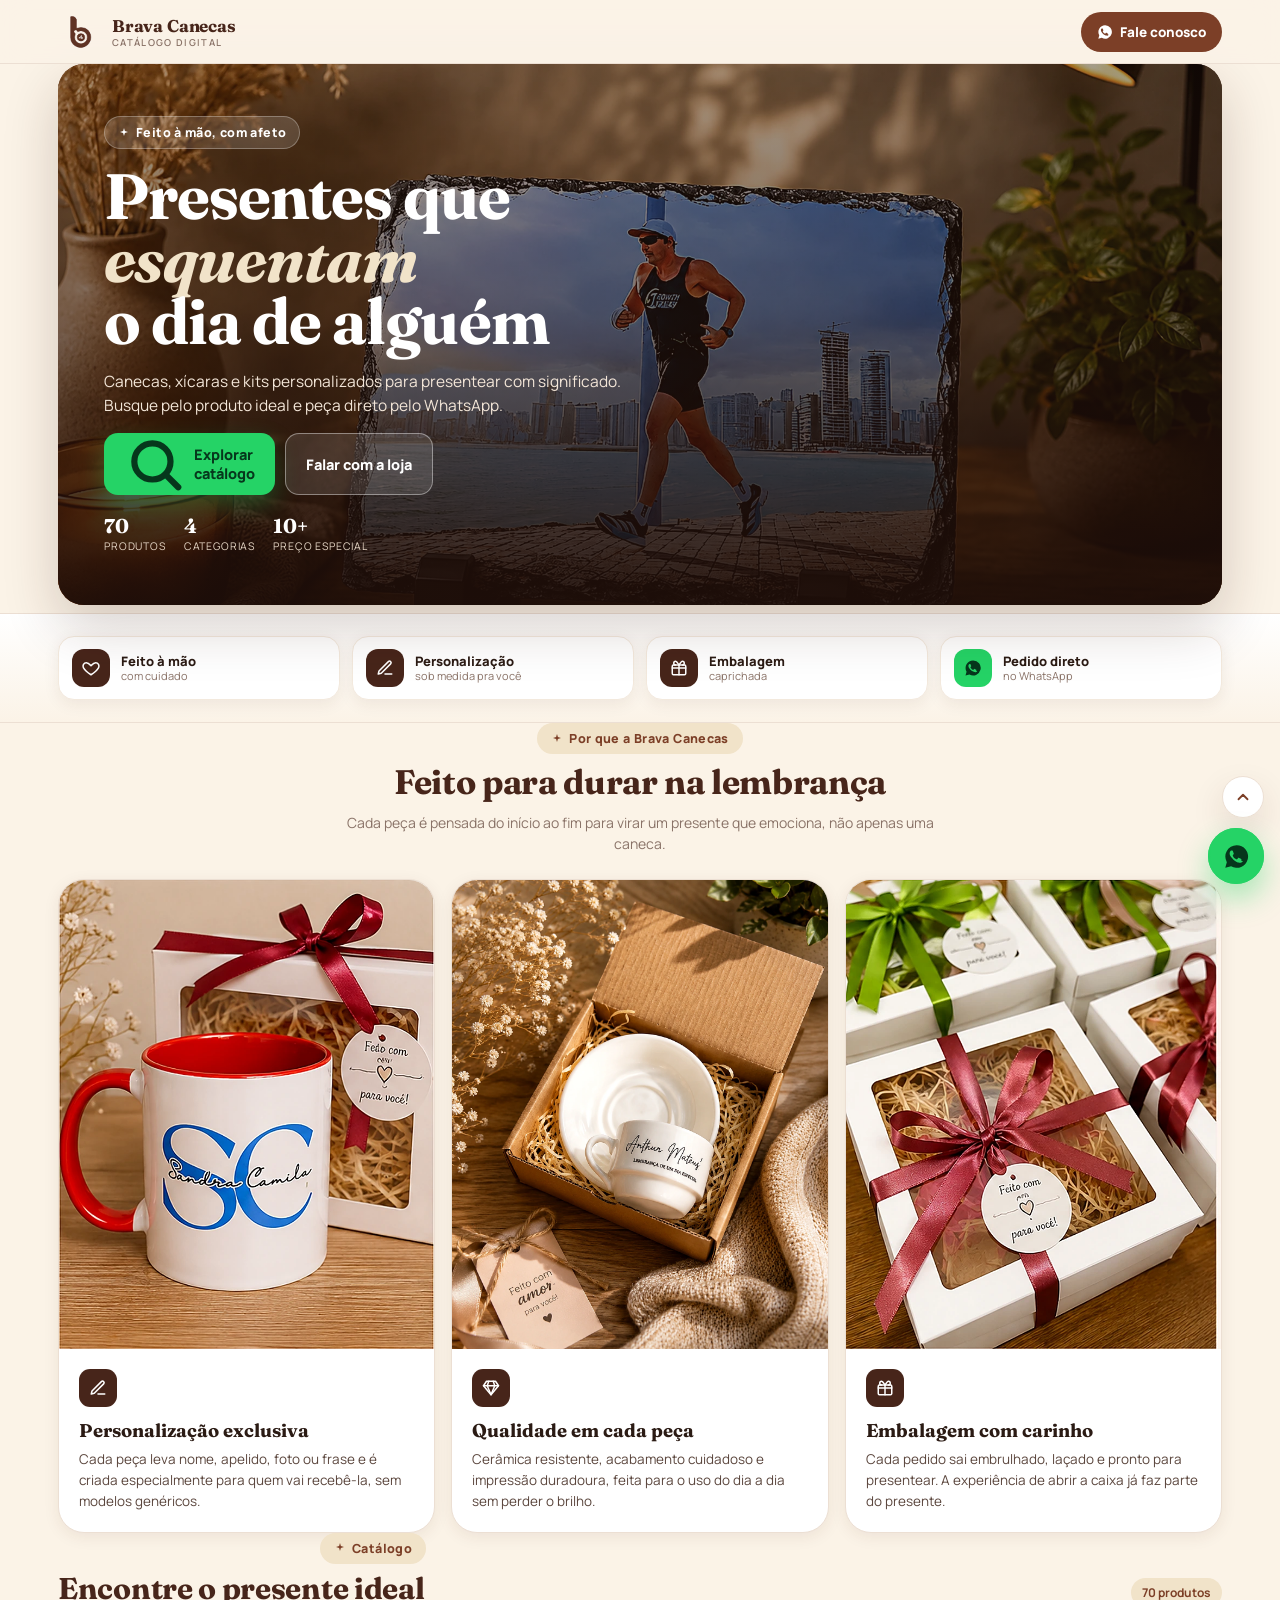
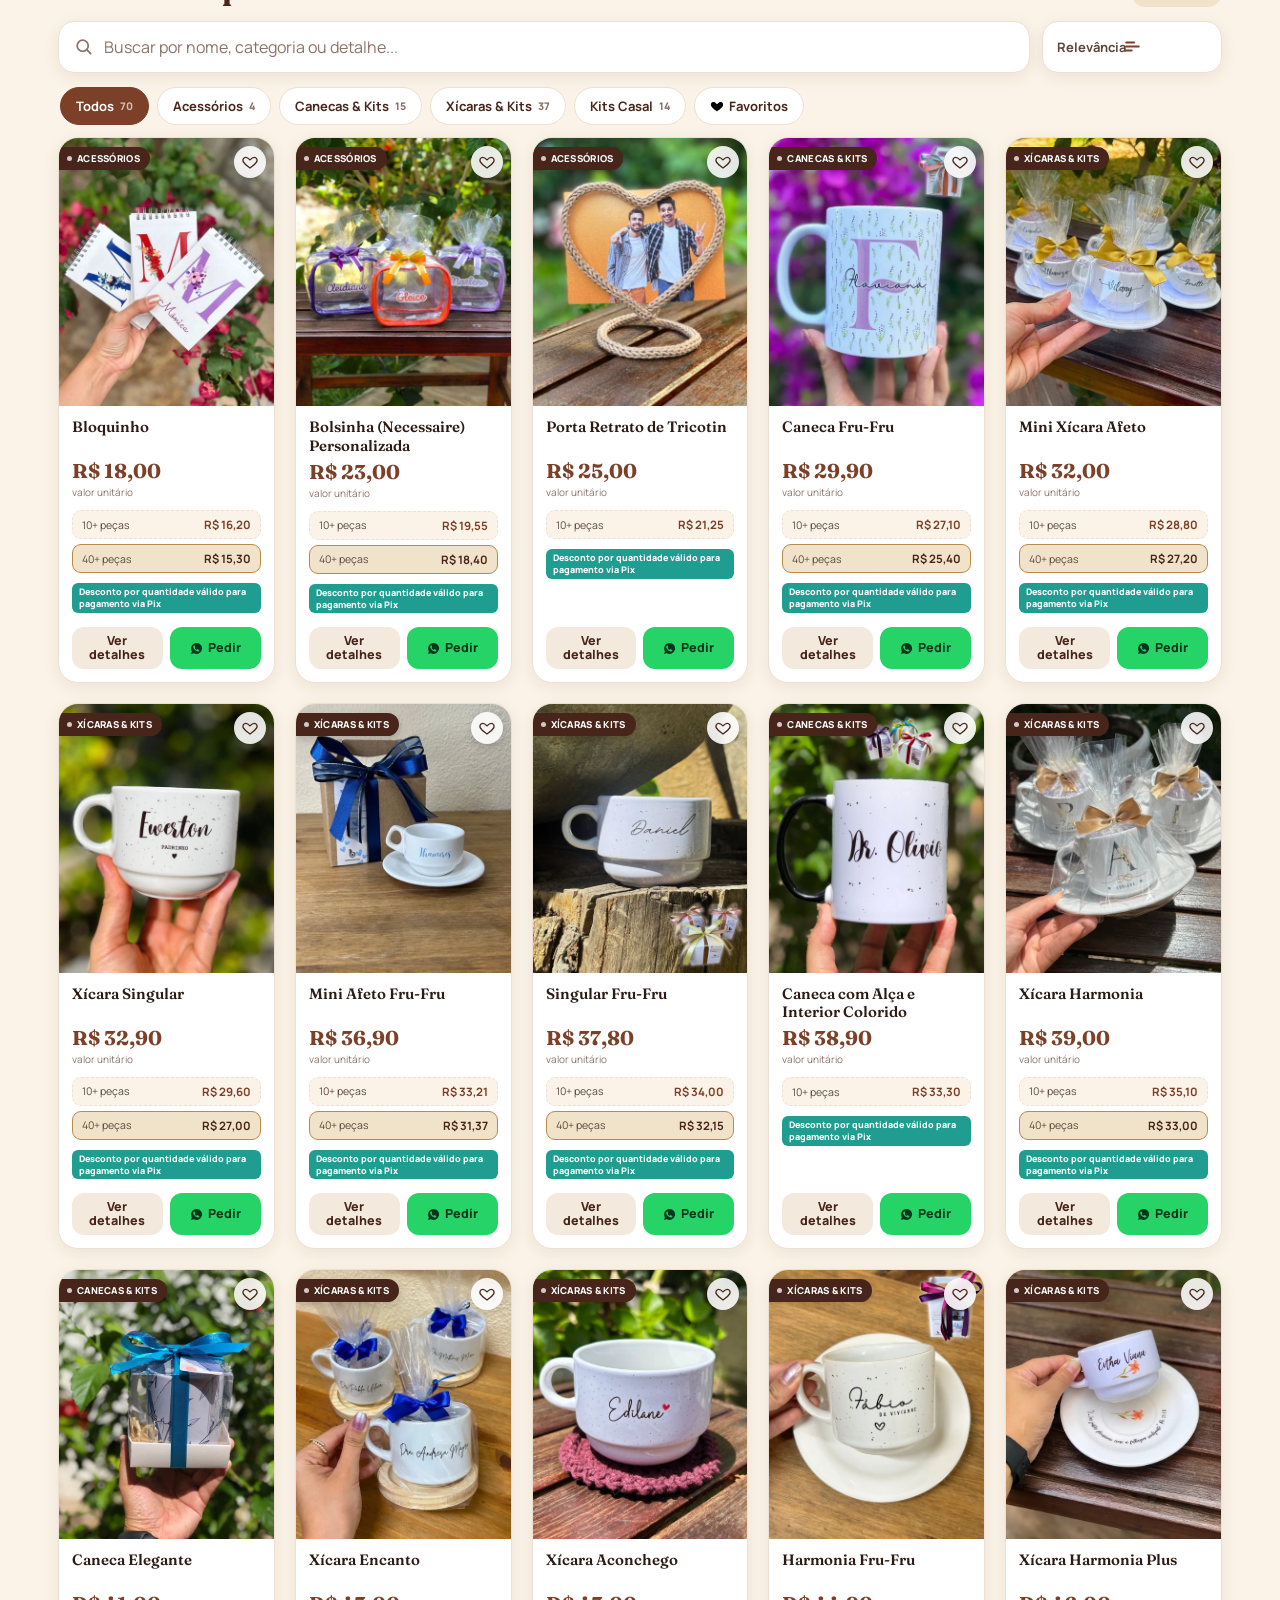
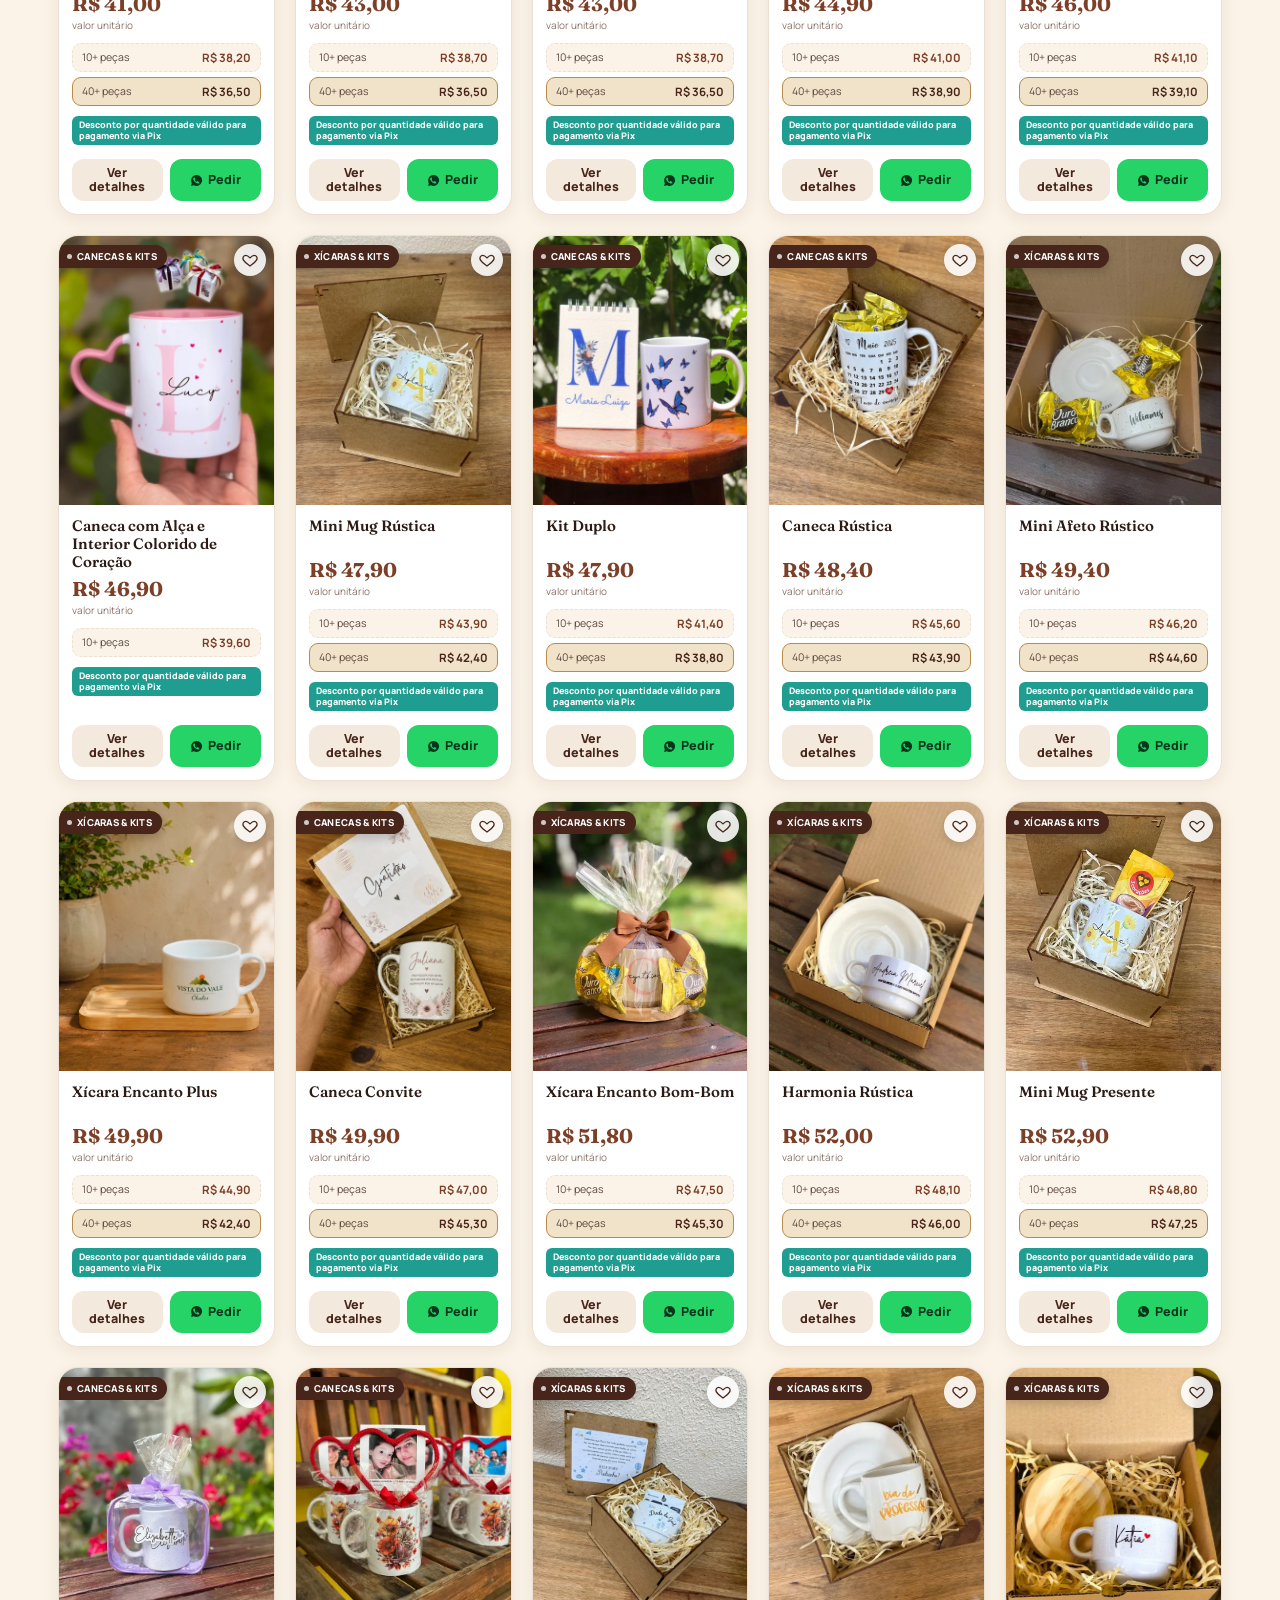
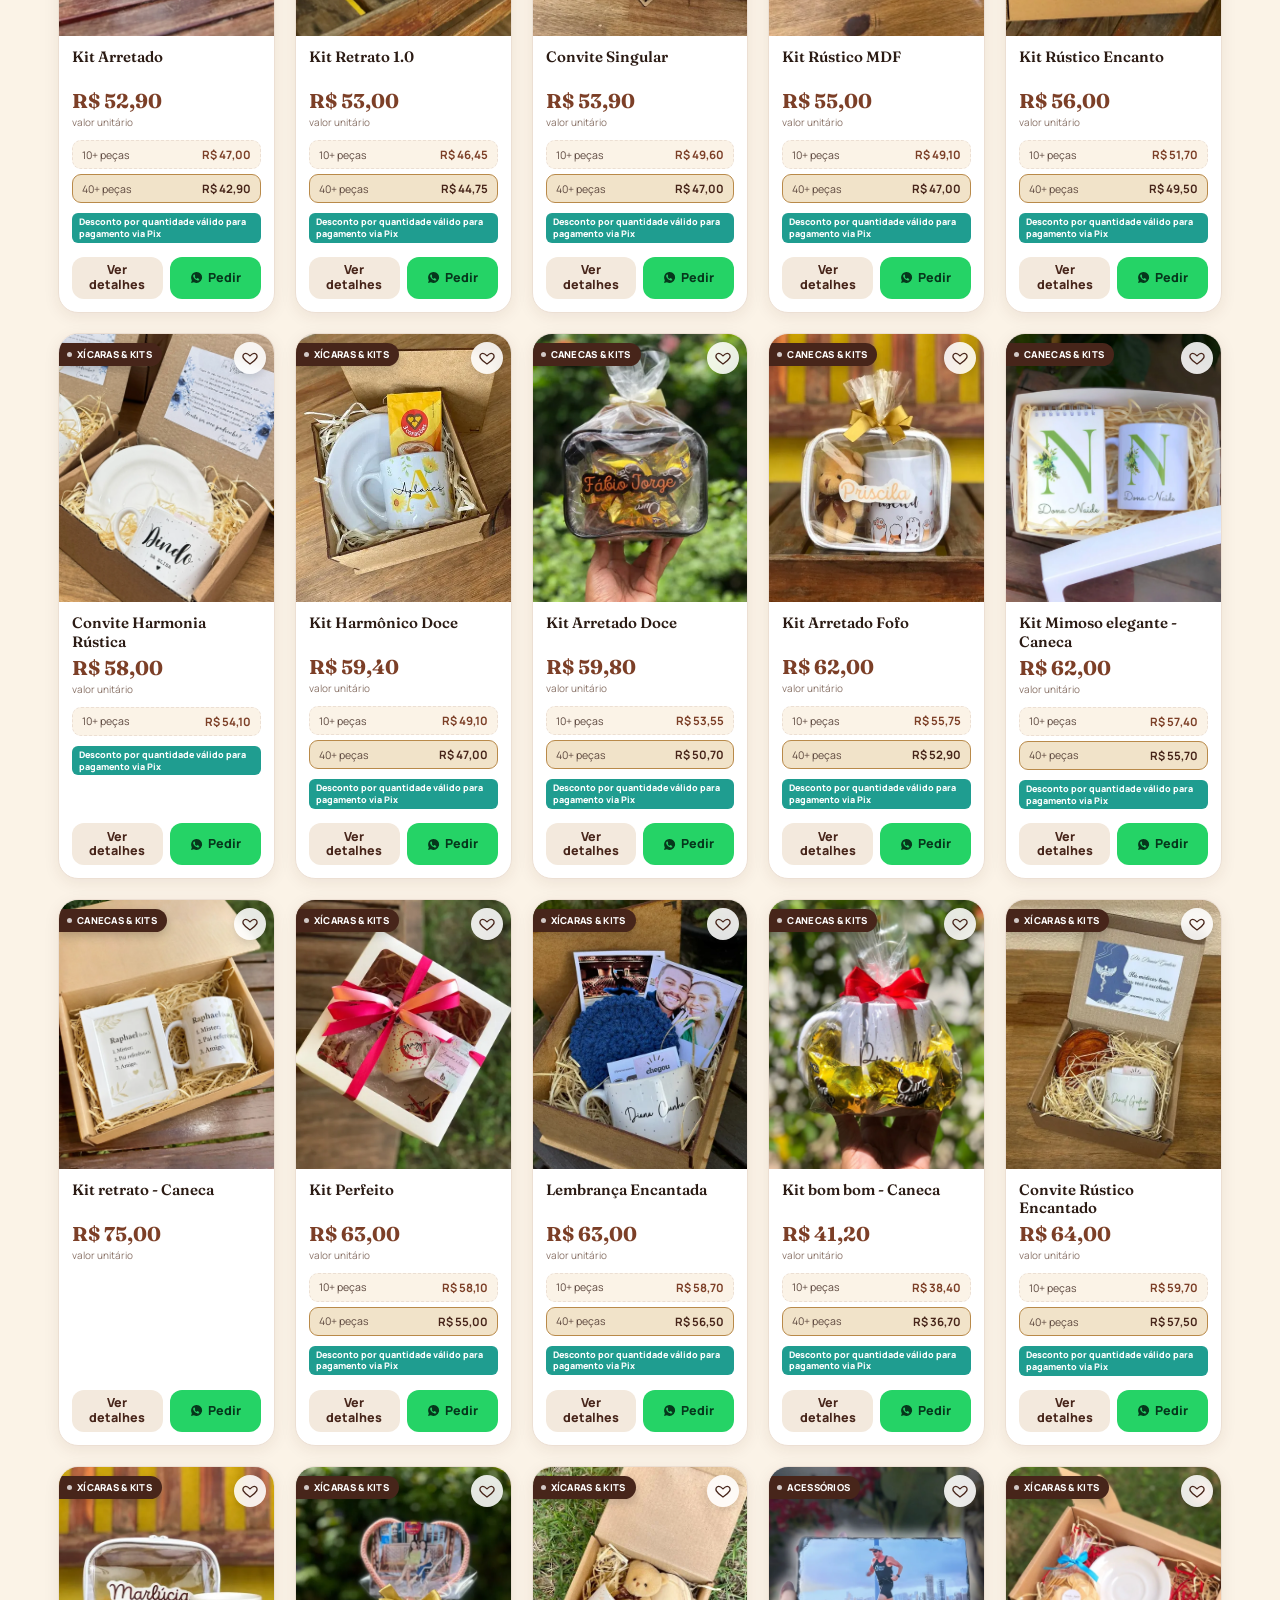
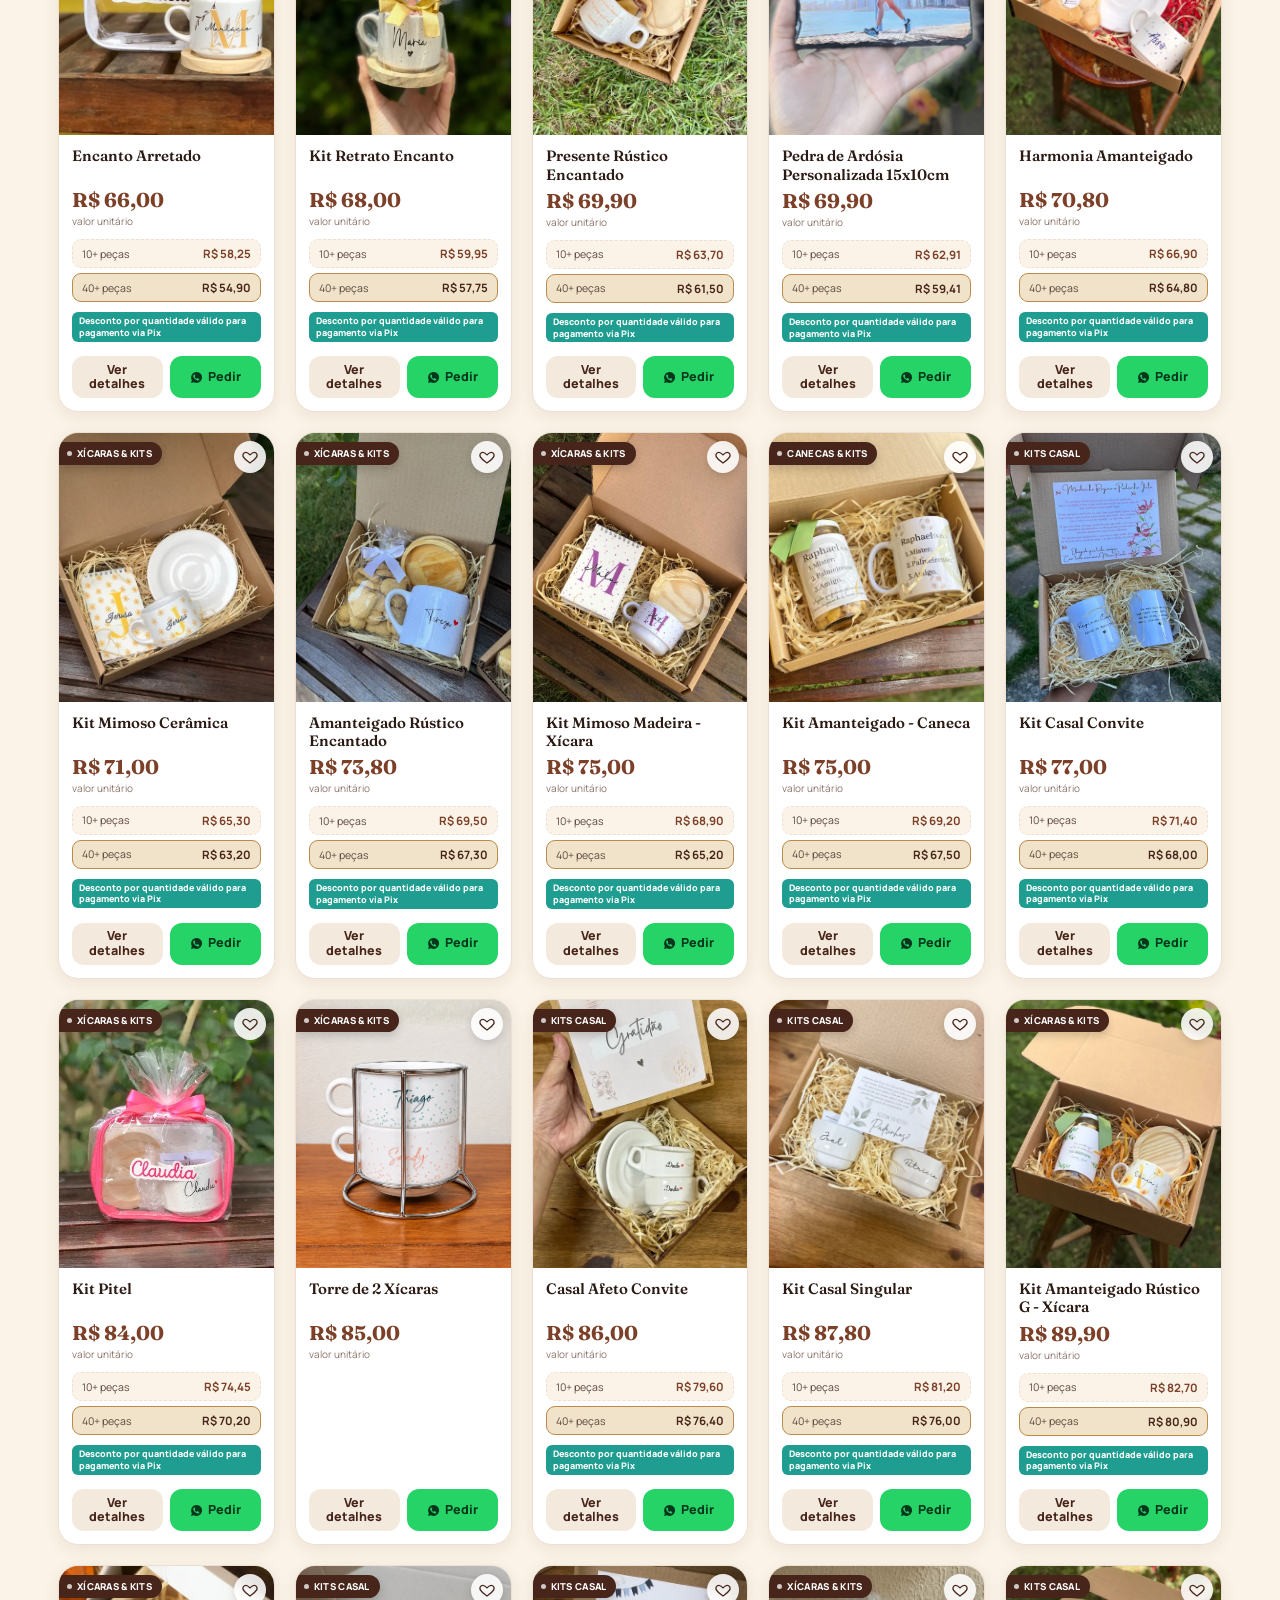
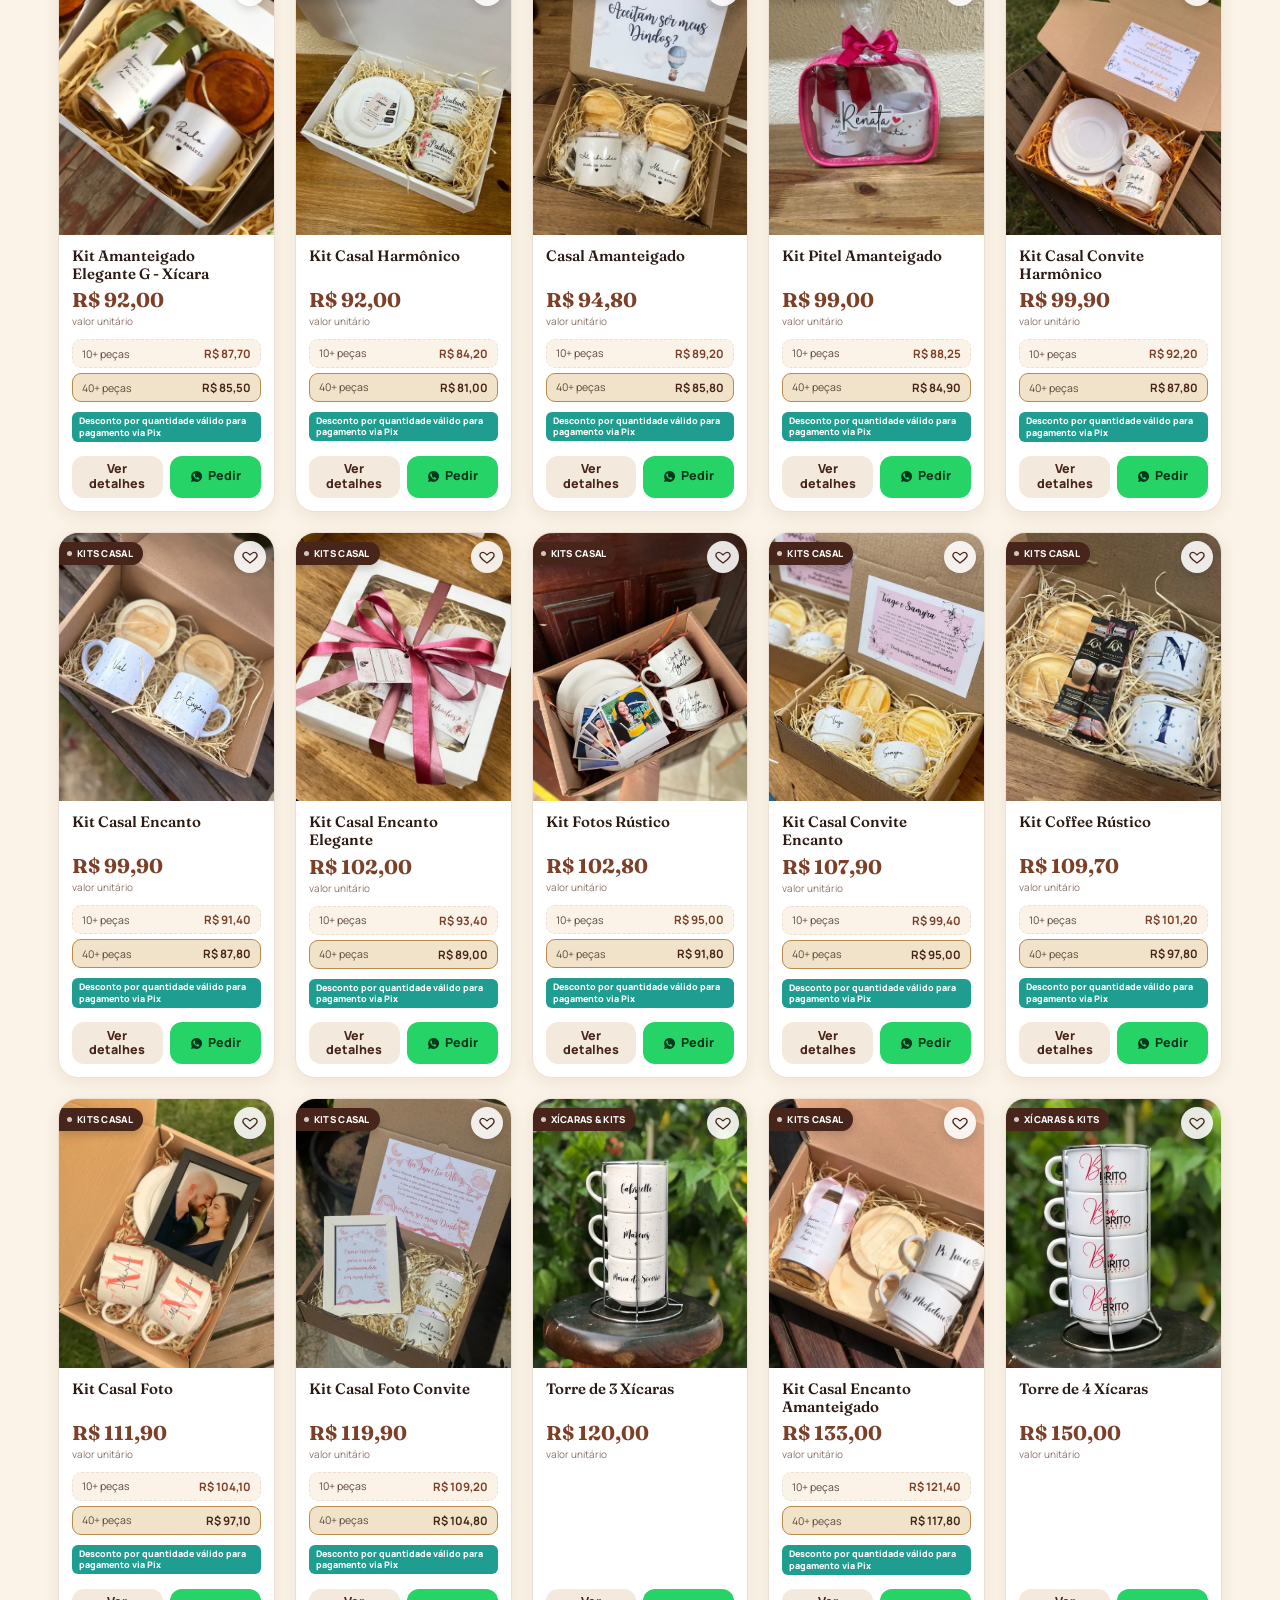
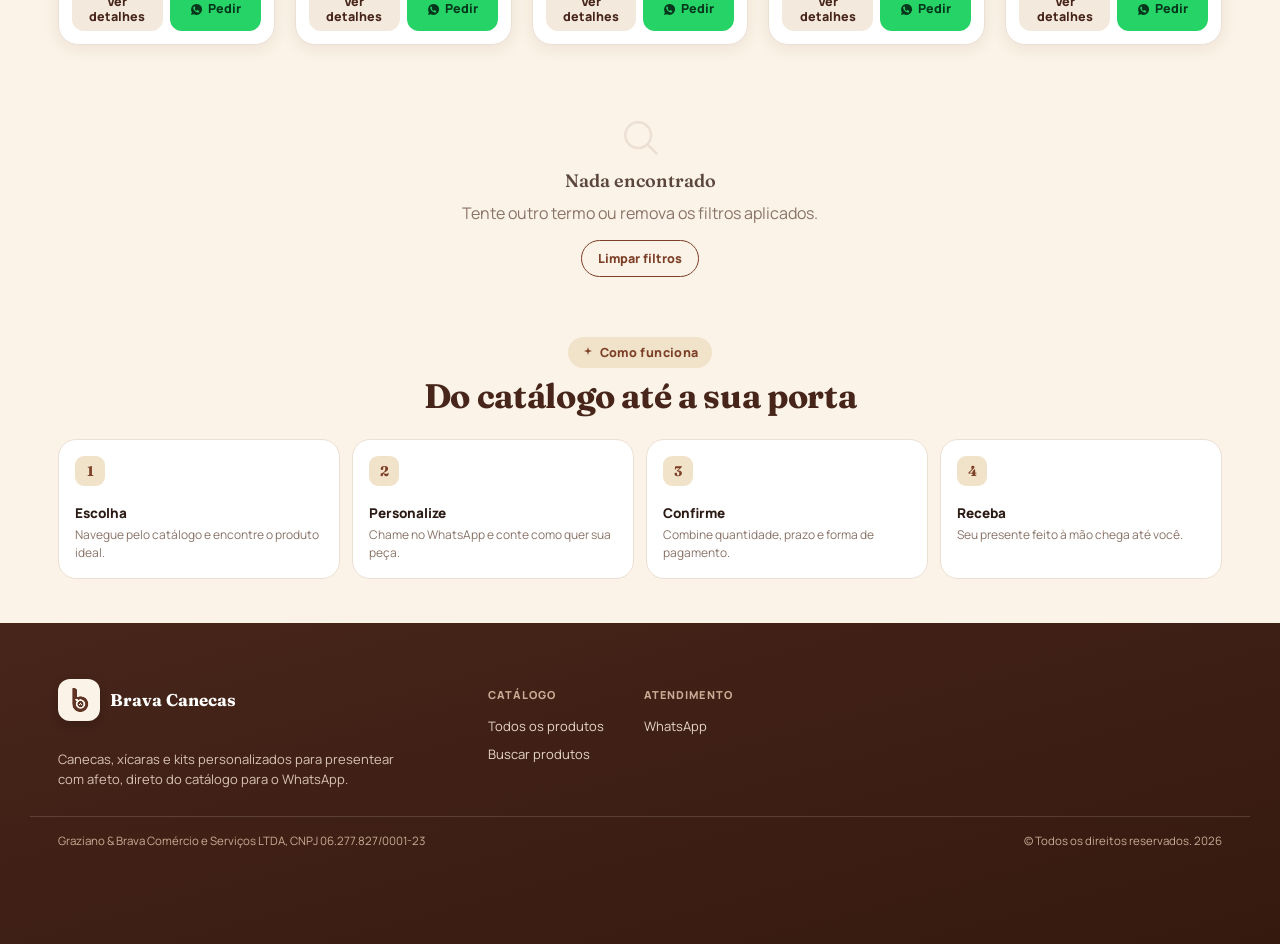
==== index.html @ dab6013e "Adiciona site completo da Brava Canecas conforme ZIP original" ====
<!doctype html>
<html lang="pt-BR">
<head>
<meta charset="UTF-8">
<meta name="viewport" content="width=device-width, initial-scale=1, viewport-fit=cover">
<title>Brava Canecas | Catálogo digital de canecas e xícaras personalizadas</title>
<meta name="description" content="Catálogo digital Brava Canecas: canecas, xícaras e kits personalizados com preços especiais por quantidade. Busque, filtre e peça direto pelo WhatsApp.">
<meta name="theme-color" content="#7c3f27">
<link rel="icon" href="assets/capa.webp" type="image/webp">
<meta property="og:title" content="Brava Canecas | Catálogo digital">
<meta property="og:description" content="Canecas, xícaras e kits personalizados com preços especiais por quantidade.">
<meta property="og:type" content="website">
<meta property="og:image" content="assets/hero-pro.webp">
<link rel="preconnect" href="https://fonts.googleapis.com">
<link rel="preconnect" href="https://fonts.gstatic.com" crossorigin>
<link rel="stylesheet" href="styles.css">
</head>
<body>
<a class="skip-link" href="#main">Pular para o conteúdo</a>

<header class="top">
  <div class="wrap nav">
    <div class="logo"><img src="assets/logo.png" alt="Logotipo Brava Canecas"></div>
    <div class="brand">Brava Canecas<small>Catálogo digital</small></div>
    <div class="spacer"></div>
    <a class="wa-top" href="https://wa.me/558594275171" target="_blank" rel="noopener" aria-label="Falar no WhatsApp">
      <svg viewBox="0 0 24 24" fill="currentColor"><path d="M12 2a10 10 0 0 0-8.6 15L2 22l5.2-1.4A10 10 0 1 0 12 2Zm5.7 14.2c-.2.6-1.4 1.2-2 1.3-.5.1-1.1.1-1.8-.1-.4-.1-1-.3-1.7-.6-3-1.3-4.9-4.3-5.1-4.5-.1-.2-1.2-1.6-1.2-3s.7-2.1 1-2.4c.2-.3.5-.3.7-.3h.5c.2 0 .4 0 .6.5.2.6.7 1.9.8 2 .1.2.1.4 0 .6-.6 1.2-1.2 1.1-.6 2 .9 1.6 1.7 2.1 3.1 2.8.2.1.4.1.5-.1.2-.2.7-.8.9-1.1.2-.3.4-.2.6-.1.2.1 1.5.7 1.8.9.3.1.5.2.5.4.1.2.1.7-.1 1.2Z"/></svg>
      <span class="long">Fale conosco</span><span class="short">WhatsApp</span>
    </a>
  </div>
</header>

<main id="main">
  <section class="hero wrap">
    <div class="hero-card">
      <img src="assets/hero-pro.webp" alt="Ardósia personalizada com foto, exposta em ambiente aconchegante, presente da Brava Canecas" loading="eager">
      <div class="hero-copy">
        <span class="eyebrow"><svg viewBox="0 0 24 24" fill="currentColor"><path d="M12 2l1.8 6.2L20 10l-6.2 1.8L12 18l-1.8-6.2L4 10l6.2-1.8L12 2Z"/></svg>Feito à mão, com afeto</span>
        <h1>Presentes que <em>esquentam</em><br>o dia de alguém</h1>
        <p>Canecas, xícaras e kits personalizados para presentear com significado. Busque pelo produto ideal e peça direto pelo WhatsApp.</p>
        <div class="cta">
          <a class="btnlink green" href="#catalogo">
            <svg viewBox="0 0 24 24" fill="none" stroke="currentColor" stroke-width="2.4" stroke-linecap="round"><circle cx="11" cy="11" r="7"/><path d="m21 21-4.3-4.3"/></svg>
            Explorar catálogo
          </a>
          <a class="btnlink ghost" href="https://wa.me/558594275171" target="_blank" rel="noopener">Falar com a loja</a>
        </div>
        <div class="hero-stats">
          <div><b id="statTotal">0</b><span>Produtos</span></div>
          <div><b id="statCats">0</b><span>Categorias</span></div>
          <div><b>10+</b><span>Preço especial</span></div>
        </div>
      </div>
    </div>
  </section>

  <section class="trust-wrap">
    <div class="wrap trust-grid">
      <div class="trust-item">
        <span class="trust-ico"><svg viewBox="0 0 24 24" fill="none" stroke="currentColor" stroke-width="2" stroke-linecap="round" stroke-linejoin="round"><path d="M12 21s-7.5-4.6-10-9.1C.5 8.4 2.3 5 5.8 5c2 0 3.4 1 6.2 3.8C14.8 6 16.2 5 18.2 5c3.5 0 5.3 3.4 3.8 6.9C19.5 16.4 12 21 12 21Z"/></svg></span>
        <div class="trust-text"><strong>Feito à mão</strong><span>com cuidado</span></div>
      </div>
      <div class="trust-item">
        <span class="trust-ico"><svg viewBox="0 0 24 24" fill="none" stroke="currentColor" stroke-width="2" stroke-linecap="round" stroke-linejoin="round"><path d="M12 20h9"/><path d="M16.5 3.5a2.12 2.12 0 0 1 3 3L7 19l-4 1 1-4Z"/></svg></span>
        <div class="trust-text"><strong>Personalização</strong><span>sob medida pra você</span></div>
      </div>
      <div class="trust-item">
        <span class="trust-ico"><svg viewBox="0 0 24 24" fill="none" stroke="currentColor" stroke-width="2" stroke-linecap="round" stroke-linejoin="round"><rect x="3" y="8" width="18" height="13" rx="1.6"/><path d="M3 12h18"/><path d="M12 8v13"/><path d="M7.5 8c-1.4 0-2.5-1.1-2.5-2.5S6.1 3 7.5 3 10 5 12 8c2-3 3.5-5 4.5-5S19 4.1 19 5.5 17.9 8 16.5 8"/></svg></span>
        <div class="trust-text"><strong>Embalagem</strong><span>caprichada</span></div>
      </div>
      <div class="trust-item">
        <span class="trust-ico green"><svg viewBox="0 0 24 24" fill="currentColor"><path d="M12 2a10 10 0 0 0-8.6 15L2 22l5.2-1.4A10 10 0 1 0 12 2Zm5.7 14.2c-.2.6-1.4 1.2-2 1.3-.5.1-1.1.1-1.8-.1-.4-.1-1-.3-1.7-.6-3-1.3-4.9-4.3-5.1-4.5-.1-.2-1.2-1.6-1.2-3s.7-2.1 1-2.4c.2-.3.5-.3.7-.3h.5c.2 0 .4 0 .6.5.2.6.7 1.9.8 2 .1.2.1.4 0 .6-.6 1.2-1.2 1.1-.6 2 .9 1.6 1.7 2.1 3.1 2.8.2.1.4.1.5-.1.2-.2.7-.8.9-1.1.2-.3.4-.2.6-.1.2.1 1.5.7 1.8.9.3.1.5.2.5.4.1.2.1.7-.1 1.2Z"/></svg></span>
        <div class="trust-text"><strong>Pedido direto</strong><span>no WhatsApp</span></div>
      </div>
    </div>
  </section>

  <section class="features wrap" id="diferenciais">
    <div class="section-head">
      <span class="eyebrow dark"><svg viewBox="0 0 24 24" fill="currentColor"><path d="M12 2l1.8 6.2L20 10l-6.2 1.8L12 18l-1.8-6.2L4 10l6.2-1.8L12 2Z"/></svg>Por que a Brava Canecas</span>
      <h2>Feito para durar na lembrança</h2>
      <p class="muted">Cada peça é pensada do início ao fim para virar um presente que emociona, não apenas uma caneca.</p>
    </div>
    <div class="feature-grid">
      <article class="feature-card reveal">
        <div class="feature-photo"><img loading="lazy" src="assets/feature-personalizacao.webp" alt="Caneca personalizada com iniciais e nomes do casal"></div>
        <div class="feature-body">
          <span class="feature-ico"><svg viewBox="0 0 24 24" fill="none" stroke="currentColor" stroke-width="2" stroke-linecap="round" stroke-linejoin="round"><path d="M12 20h9"/><path d="M16.5 3.5a2.12 2.12 0 0 1 3 3L7 19l-4 1 1-4Z"/></svg></span>
          <h3>Personalização exclusiva</h3>
          <p>Cada peça leva nome, apelido, foto ou frase e é criada especialmente para quem vai recebê-la, sem modelos genéricos.</p>
        </div>
      </article>
      <article class="feature-card reveal">
        <div class="feature-photo"><img loading="lazy" src="assets/feature-qualidade.webp" alt="Xícara e pires em cerâmica branca de alta qualidade"></div>
        <div class="feature-body">
          <span class="feature-ico"><svg viewBox="0 0 24 24" fill="none" stroke="currentColor" stroke-width="2" stroke-linecap="round" stroke-linejoin="round"><path d="M6 3h12l4 6-10 12L2 9Z"/><path d="M2 9h20M9 3 7 9l5 12 5-12-2-6"/></svg></span>
          <h3>Qualidade em cada peça</h3>
          <p>Cerâmica resistente, acabamento cuidadoso e impressão duradoura, feita para o uso do dia a dia sem perder o brilho.</p>
        </div>
      </article>
      <article class="feature-card reveal">
        <div class="feature-photo"><img loading="lazy" src="assets/feature-embalagem.webp" alt="Caixas de presente prontas para envio, com laços coloridos"></div>
        <div class="feature-body">
          <span class="feature-ico"><svg viewBox="0 0 24 24" fill="none" stroke="currentColor" stroke-width="2" stroke-linecap="round" stroke-linejoin="round"><rect x="3" y="8" width="18" height="13" rx="1.6"/><path d="M3 12h18"/><path d="M12 8v13"/><path d="M7.5 8c-1.4 0-2.5-1.1-2.5-2.5S6.1 3 7.5 3 10 5 12 8c2-3 3.5-5 4.5-5S19 4.1 19 5.5 17.9 8 16.5 8"/></svg></span>
          <h3>Embalagem com carinho</h3>
          <p>Cada pedido sai embrulhado, laçado e pronto para presentear. A experiência de abrir a caixa já faz parte do presente.</p>
        </div>
      </article>
    </div>
  </section>

  <section class="toolbar wrap" id="catalogo">
    <div class="section-head compact">
      <span class="eyebrow dark"><svg viewBox="0 0 24 24" fill="currentColor"><path d="M12 2l1.8 6.2L20 10l-6.2 1.8L12 18l-1.8-6.2L4 10l6.2-1.8L12 2Z"/></svg>Catálogo</span>
    </div>
    <div class="toolbar-head">
      <h2>Encontre o presente ideal</h2>
      <span class="result-count" id="count" aria-live="polite">produtos</span>
    </div>

    <div class="search-row">
      <div class="search" id="searchBox">
        <svg viewBox="0 0 24 24" fill="none" stroke="currentColor" stroke-width="2.2" stroke-linecap="round"><circle cx="11" cy="11" r="7"/><path d="m21 21-4.3-4.3"/></svg>
        <input id="q" type="search" inputmode="search" placeholder="Buscar por nome, categoria ou detalhe..." autocomplete="off">
        <button class="clear" id="clearSearch" type="button" aria-label="Limpar busca">✕</button>
      </div>
      <select class="sort-select" id="sort" aria-label="Ordenar produtos">
        <option value="relevancia">Relevância</option>
        <option value="menor">Menor preço</option>
        <option value="maior">Maior preço</option>
        <option value="az">Nome A–Z</option>
      </select>
    </div>

    <div class="chip-row" id="chips" role="tablist" aria-label="Filtrar por categoria"></div>

    <div class="grid" id="grid" aria-live="polite"></div>

    <div class="empty" id="empty" hidden>
      <svg viewBox="0 0 24 24" fill="none" stroke="currentColor" stroke-width="1.6" stroke-linecap="round"><circle cx="11" cy="11" r="7"/><path d="m21 21-4.3-4.3"/></svg>
      <strong>Nada encontrado</strong>
      <span>Tente outro termo ou remova os filtros aplicados.</span>
      <button id="resetFilters" type="button">Limpar filtros</button>
    </div>
  </section>

  <section class="how wrap">
    <div class="section-head">
      <span class="eyebrow dark"><svg viewBox="0 0 24 24" fill="currentColor"><path d="M12 2l1.8 6.2L20 10l-6.2 1.8L12 18l-1.8-6.2L4 10l6.2-1.8L12 2Z"/></svg>Como funciona</span>
      <h2>Do catálogo até a sua porta</h2>
    </div>
    <div class="how-grid">
      <div class="how-item reveal"><div class="num">1</div><h4>Escolha</h4><p>Navegue pelo catálogo e encontre o produto ideal.</p></div>
      <div class="how-item reveal"><div class="num">2</div><h4>Personalize</h4><p>Chame no WhatsApp e conte como quer sua peça.</p></div>
      <div class="how-item reveal"><div class="num">3</div><h4>Confirme</h4><p>Combine quantidade, prazo e forma de pagamento.</p></div>
      <div class="how-item reveal"><div class="num">4</div><h4>Receba</h4><p>Seu presente feito à mão chega até você.</p></div>
    </div>
  </section>
</main>

<footer class="footer">
  <div class="wrap footer-grid">
    <div>
      <div class="footer-brand">
        <div class="logo"><img src="assets/logo.png" alt="Logotipo Brava Canecas"></div>
        <h5>Brava Canecas</h5>
      </div>
      <p>Canecas, xícaras e kits personalizados para presentear com afeto, direto do catálogo para o WhatsApp.</p>
    </div>
    <div class="cols">
      <div class="col">
        <h6>Catálogo</h6>
        <a href="index.html">Todos os produtos</a>
        <a href="#catalogo">Buscar produtos</a>
      </div>
      <div class="col">
        <h6>Atendimento</h6>
        <a href="https://wa.me/558594275171" target="_blank" rel="noopener">WhatsApp</a>
      </div>
    </div>
  </div>
  <div class="wrap bottom">
    <span>Graziano &amp; Brava Comércio e Serviços LTDA, CNPJ 06.277.827/0001-23</span>
    <span>© Todos os direitos reservados. <span id="year">2026</span></span>
  </div>
</footer>

<div class="float-stack">
  <button class="to-top" aria-label="Voltar ao topo">
    <svg viewBox="0 0 24 24" fill="none" stroke="currentColor" stroke-width="2.4" stroke-linecap="round" stroke-linejoin="round"><path d="m18 15-6-6-6 6"/></svg>
  </button>
  <a class="float" href="https://wa.me/558594275171" target="_blank" rel="noopener" aria-label="Falar no WhatsApp">
    <svg viewBox="0 0 24 24" fill="currentColor"><path d="M12 2a10 10 0 0 0-8.6 15L2 22l5.2-1.4A10 10 0 1 0 12 2Zm5.7 14.2c-.2.6-1.4 1.2-2 1.3-.5.1-1.1.1-1.8-.1-.4-.1-1-.3-1.7-.6-3-1.3-4.9-4.3-5.1-4.5-.1-.2-1.2-1.6-1.2-3s.7-2.1 1-2.4c.2-.3.5-.3.7-.3h.5c.2 0 .4 0 .6.5.2.6.7 1.9.8 2 .1.2.1.4 0 .6-.6 1.2-1.2 1.1-.6 2 .9 1.6 1.7 2.1 3.1 2.8.2.1.4.1.5-.1.2-.2.7-.8.9-1.1.2-.3.4-.2.6-.1.2.1 1.5.7 1.8.9.3.1.5.2.5.4.1.2.1.7-.1 1.2Z"/></svg>
  </a>
</div>

<script src="products.js"></script>
<script src="site.js"></script>
<script src="app.js"></script>
<script>
  document.querySelector('#year').textContent = new Date().getFullYear();
  document.querySelector('#statTotal').textContent = PRODUCTS.length;
  document.querySelector('#statCats').textContent = new Set(PRODUCTS.map(p => p.category)).size;

  // permite abrir index já filtrado por categoria via ?cat=
  const catParam = new URLSearchParams(location.search).get('cat');
  if (catParam) {
    document.addEventListener('DOMContentLoaded', () => {
      const btn = [...document.querySelectorAll('[data-cat]')].find(b => b.dataset.cat === catParam);
      btn?.click();
    });
  }

  // revelação suave dos cartões ao rolar a página
  if ('IntersectionObserver' in window) {
    const io = new IntersectionObserver((entries) => {
      entries.forEach((e) => { if (e.isIntersecting) { e.target.classList.add('in'); io.unobserve(e.target); } });
    }, { threshold: 0.15 });
    document.querySelectorAll('.reveal').forEach((el) => io.observe(el));
  } else {
    document.querySelectorAll('.reveal').forEach((el) => el.classList.add('in'));
  }
</script>
</body>
</html>
---- styles.css ----
/* ============================================================
   BRAVA CANECAS — folha de estilos
   Identidade: cerâmica artesanal + afeto. Paleta terracota/creme,
   tipografia Fraunces (display, "torneada" como cerâmica) +
   Manrope (texto/UI). Motivo assinatura: "etiqueta de presente"
   (tag com furo) usada nas categorias e nas faixas de preço.
   ============================================================ */

@import url('https://fonts.googleapis.com/css2?family=Fraunces:opsz,wght@9..144,400;9..144,500;9..144,600;9..144,700;9..144,800&family=Manrope:wght@400;500;600;700;800&display=swap');

/* ---------- 1. Tokens ---------- */
:root{
  /* cor */
  --ink:        #2b1b14;
  --ink-soft:   #5b463d;
  --muted:      #8a7368;
  --line:       #ecdfd3;
  --line-soft:  #f3e9dd;
  --cream:      #fbf3e7;
  --paper:      #ffffff;
  --brand:      #7c3f27;
  --brand-dark: #47251a;
  --brand-ink:  #35190f;
  --gold:       #b98a4a;
  --gold-light: #f1e3c9;
  --rose:       #b0503f;
  --green:      #25d366;
  --green-ink:  #06371c;
  --danger:     #c1483a;

  /* forma */
  --radius-lg: 26px;
  --radius-md: 18px;
  --radius-sm: 12px;
  --shadow-sm: 0 4px 16px rgba(71,37,26,.08);
  --shadow-md: 0 14px 34px rgba(71,37,26,.12);
  --shadow-lg: 0 22px 55px rgba(53,25,15,.20);

  /* tipo */
  --font-display: "Fraunces", "Iowan Old Style", Georgia, serif;
  --font-body: "Manrope", system-ui, -apple-system, "Segoe UI", Roboto, Arial, sans-serif;

  /* layout */
  --header-h: 64px;
  --container: 1220px;
  --safe-b: env(safe-area-inset-bottom, 0px);
}

/* ---------- 2. Reset ---------- */
*,*::before,*::after{box-sizing:border-box}
html{scroll-behavior:smooth;-webkit-text-size-adjust:100%}
body{
  margin:0;
  font-family:var(--font-body);
  color:var(--ink);
  background:var(--cream);
  -webkit-tap-highlight-color:transparent;
  overflow-x:hidden;
}
img{max-width:100%;display:block}
a{color:inherit;text-decoration:none}
button,input,select{font:inherit;color:inherit}
button{cursor:pointer}
ul{margin:0;padding:0;list-style:none}
h1,h2,h3,p{margin:0}
:focus-visible{outline:2.5px solid var(--brand);outline-offset:3px;border-radius:6px}

@media (prefers-reduced-motion:reduce){
  *,*::before,*::after{animation-duration:.001ms !important;animation-iteration-count:1 !important;transition-duration:.001ms !important;scroll-behavior:auto !important}
}

/* ---------- 3. Utilitários de layout ---------- */
.wrap{max-width:var(--container);margin:0 auto;padding:0 18px}
.skip-link{position:absolute;left:12px;top:-60px;background:var(--brand);color:#fff;padding:10px 16px;border-radius:10px;z-index:100;font-weight:700;transition:top .2s}
.skip-link:focus{top:12px}
.eyebrow{
  display:inline-flex;align-items:center;gap:6px;
  font-family:var(--font-body);font-weight:800;font-size:12.5px;letter-spacing:.03em;
}
.eyebrow svg{width:12px;height:12px;flex:none}

/* ---------- 4. Cabeçalho ---------- */
.top{
  position:sticky;top:0;z-index:40;
  height:var(--header-h);
  display:flex;align-items:center;
  background:rgba(251,243,231,.86);
  backdrop-filter:blur(14px);-webkit-backdrop-filter:blur(14px);
  border-bottom:1px solid var(--line);
}
.nav{display:flex;align-items:center;gap:12px;width:100%}
.logo{
  width:42px;height:42px;flex:none;
  display:grid;place-items:center;
}
.logo img{width:100%;height:100%;object-fit:contain}
.brand{font-family:var(--font-display);font-weight:700;font-size:17px;color:var(--brand-dark);letter-spacing:-.01em;white-space:nowrap}
.brand small{display:block;font-family:var(--font-body);font-weight:600;font-size:9.5px;letter-spacing:.14em;color:var(--muted);text-transform:uppercase}
.spacer{flex:1}
.wa-top{
  display:inline-flex;align-items:center;gap:7px;
  background:var(--brand);color:#fff;font-weight:800;font-size:13.5px;
  padding:10px 16px;border-radius:999px;min-height:40px;
  transition:transform .15s, box-shadow .15s;
}
.wa-top:hover{transform:translateY(-1px);box-shadow:0 8px 18px rgba(124,63,39,.35)}
.wa-top svg{width:16px;height:16px;flex:none}
.wa-top span.long{display:none}
.wa-top span.short{display:inline}

/* ---------- 5. Hero ---------- */
.hero{padding:16px 0 6px}
.hero-card{
  position:relative;min-height:420px;border-radius:var(--radius-lg);
  overflow:hidden;box-shadow:var(--shadow-lg);background:var(--brand-dark);
  isolation:isolate;
}
.hero-card>img{position:absolute;inset:0;width:100%;height:100%;object-fit:cover;object-position:center 46%}
.hero-card::before{
  content:"";position:absolute;inset:0;z-index:1;
  background:linear-gradient(180deg,rgba(38,18,11,.42) 0%,rgba(38,18,11,.58) 45%,rgba(30,14,9,.94) 100%);
}
.hero-copy{position:relative;z-index:2;color:#fff;padding:34px 22px;display:flex;flex-direction:column;gap:16px}
.hero .eyebrow{background:rgba(255,255,255,.14);border:1px solid rgba(255,255,255,.28);color:#fff;padding:7px 13px;border-radius:999px;width:fit-content}
.hero h1{
  font-family:var(--font-display);font-weight:700;
  font-size:clamp(34px,9.5vw,64px);line-height:.98;letter-spacing:-.015em;
}
.hero h1 em{font-style:italic;color:var(--gold-light)}
.hero p{font-size:15.5px;line-height:1.55;color:#f3e6d8;max-width:520px}
.cta{display:flex;gap:10px;flex-wrap:wrap}
.btnlink{
  min-height:50px;display:inline-flex;align-items:center;justify-content:center;gap:8px;
  padding:0 20px;border-radius:14px;font-weight:800;font-size:14.5px;
  transition:transform .15s,box-shadow .15s,background .15s;
}
.btnlink.green{background:var(--green);color:var(--green-ink);box-shadow:0 10px 24px rgba(37,211,102,.28)}
.btnlink.ghost{background:rgba(255,255,255,.12);border:1px solid rgba(255,255,255,.4);color:#fff}
.btnlink.gold{background:var(--gold-light);color:var(--brand-dark);box-shadow:0 10px 24px rgba(185,138,74,.28)}
.btnlink:hover{transform:translateY(-2px)}
.hero-stats{display:flex;gap:18px;flex-wrap:wrap;padding-top:2px}
.hero-stats div{display:flex;flex-direction:column;gap:1px}
.hero-stats b{font-family:var(--font-display);font-size:20px}
.hero-stats span{font-size:10.5px;color:#e8d9c8;text-transform:uppercase;letter-spacing:.08em}

.hero-badge{
  position:absolute;z-index:3;left:22px;bottom:22px;
  display:flex;align-items:center;gap:10px;
  background:rgba(255,255,255,.95);backdrop-filter:blur(6px);
  border-radius:16px;padding:11px 15px;box-shadow:var(--shadow-lg);
  max-width:min(78%,320px);
}
.hero-badge svg{width:30px;height:30px;flex:none;background:var(--green);color:var(--green-ink);border-radius:50%;padding:6px;box-sizing:border-box}
.hero-badge strong{display:block;font-size:12.5px;color:var(--ink);font-weight:800;line-height:1.2}
.hero-badge span{display:block;font-size:10.5px;color:var(--muted);line-height:1.25;margin-top:1px}

/* ---------- 5b. Faixa de confiança ---------- */
.trust-wrap{
  background:linear-gradient(180deg,var(--paper),var(--cream));
  border-top:1px solid var(--line);border-bottom:1px solid var(--line);
  padding:22px 0;margin-top:8px;
}
.trust-grid{display:grid;grid-template-columns:repeat(2,1fr);gap:12px}
.trust-item{
  display:flex;align-items:center;gap:11px;
  background:var(--paper);border:1px solid var(--line-soft);border-radius:16px;
  padding:12px 13px;box-shadow:var(--shadow-sm);
  transition:box-shadow .2s,transform .2s,border-color .2s;
}
.trust-item:hover{box-shadow:var(--shadow-md);transform:translateY(-2px);border-color:var(--line)}
.trust-ico{
  width:38px;height:38px;border-radius:12px;flex:none;
  background:var(--brand-dark);color:#fff;display:grid;place-items:center;
}
.trust-ico.green{background:var(--green);color:var(--green-ink)}
.trust-ico svg{width:18px;height:18px}
.trust-text{display:flex;flex-direction:column;line-height:1.25;min-width:0}
.trust-text strong{font-size:13px;font-weight:800;color:var(--ink)}
.trust-text span{font-size:11px;color:var(--muted)}

/* ---------- 5c. Cabeçalho de seção ---------- */
.section-head{max-width:640px;margin:0 auto 24px;text-align:center;display:flex;flex-direction:column;align-items:center;gap:10px}
.section-head.compact{margin-bottom:6px;align-items:flex-start;text-align:left}
.section-head h2{font-family:var(--font-display);font-size:clamp(24px,5.5vw,34px);font-weight:700;color:var(--brand-dark);letter-spacing:-.01em;line-height:1.1}
.section-head p{font-size:14px;color:var(--muted);line-height:1.55}
.eyebrow.dark{background:var(--gold-light);color:var(--brand);border:1px solid transparent;padding:6px 13px;border-radius:999px}

/* ---------- 5d. Diferenciais ---------- */
.features{padding:46px 0 8px}
.feature-grid{display:grid;gap:16px;grid-template-columns:1fr}
.feature-card{
  background:var(--paper);border:1px solid var(--line);border-radius:var(--radius-lg);
  overflow:hidden;box-shadow:var(--shadow-sm);transition:box-shadow .25s,transform .25s;
}
.feature-card:hover{box-shadow:var(--shadow-md);transform:translateY(-3px)}
.feature-photo{aspect-ratio:4/5;overflow:hidden}
.feature-photo img{width:100%;height:100%;object-fit:cover;transition:transform .5s ease}
.feature-card:hover .feature-photo img{transform:scale(1.06)}
.feature-body{padding:20px}
.feature-ico{
  width:38px;height:38px;border-radius:11px;background:var(--brand-dark);color:#fff;
  display:grid;place-items:center;font-size:16px;margin-bottom:12px;
}
.feature-ico svg{width:18px;height:18px}
.feature-body h3{font-family:var(--font-display);font-size:18.5px;font-weight:700;color:var(--ink);margin-bottom:7px}
.feature-body p{font-size:13.5px;color:var(--ink-soft);line-height:1.55}

/* ---------- 5e. Revelação suave ao rolar ---------- */
.reveal{opacity:0;transform:translateY(18px);transition:opacity .6s ease,transform .6s ease}
.reveal.in{opacity:1;transform:none}
.feature-grid .reveal:nth-child(2){transition-delay:.08s}
.feature-grid .reveal:nth-child(3){transition-delay:.16s}
.how-grid .reveal:nth-child(2){transition-delay:.06s}
.how-grid .reveal:nth-child(3){transition-delay:.12s}
.how-grid .reveal:nth-child(4){transition-delay:.18s}
@media (prefers-reduced-motion:reduce){.reveal{opacity:1;transform:none}}

/* ---------- 6. Barra de ferramentas / busca ---------- */
.toolbar{padding:20px 0 6px}
.toolbar-head{display:flex;align-items:flex-end;justify-content:space-between;gap:10px;margin-bottom:14px}
.toolbar-head h2{font-family:var(--font-display);font-size:clamp(22px,5vw,30px);font-weight:700;color:var(--brand-dark);letter-spacing:-.01em}
.toolbar-head .muted{font-size:11.5px}
.result-count{font-size:12px;font-weight:700;color:var(--brand);background:var(--gold-light);padding:6px 11px;border-radius:999px;white-space:nowrap}

.search-row{display:flex;gap:9px;margin-bottom:12px}
.search{
  flex:1;height:52px;background:var(--paper);border:1.5px solid var(--line);
  border-radius:16px;display:flex;align-items:center;padding:0 15px;gap:9px;
  box-shadow:var(--shadow-sm);transition:border-color .15s, box-shadow .15s;
}
.search:focus-within{border-color:var(--brand);box-shadow:0 0 0 4px rgba(124,63,39,.1)}
.search svg{width:19px;height:19px;color:var(--muted);flex:none}
.search input{flex:1;height:100%;border:0;outline:0;background:transparent;font-size:16px;color:var(--ink)}
.search input::placeholder{color:var(--muted)}
.search .clear{display:none;border:0;background:var(--line-soft);color:var(--ink-soft);width:26px;height:26px;border-radius:50%;font-size:14px;place-items:center}
.search.has-value .clear{display:grid}

.sort-select{
  height:52px;border:1.5px solid var(--line);border-radius:16px;background:var(--paper);
  padding:0 14px;font-weight:700;font-size:13px;color:var(--ink-soft);box-shadow:var(--shadow-sm);
  flex:none;width:52px; appearance:none; -webkit-appearance:none;
  background-image:url("data:image/svg+xml;utf8,<svg xmlns='http://www.w3.org/2000/svg' viewBox='0 0 24 24' fill='none' stroke='%237c3f27' stroke-width='2.4' stroke-linecap='round'><path d='M4 7h10M4 12h16M4 17h7'/></svg>");
  background-repeat:no-repeat;background-position:center;background-size:19px;
  text-indent:-9999px;
}

.chip-row{display:flex;gap:8px;overflow-x:auto;padding:2px 2px 12px;scrollbar-width:none;-ms-overflow-style:none}
.chip-row::-webkit-scrollbar{display:none}
.chip{
  flex:none;display:inline-flex;align-items:center;gap:6px;
  border:1.5px solid var(--line);background:var(--paper);color:var(--brand-dark);
  padding:9px 15px;border-radius:999px;font-weight:700;font-size:13px;
  transition:background .15s,color .15s,border-color .15s,transform .1s;
}
.chip:active{transform:scale(.96)}
.chip .n{font-size:10.5px;opacity:.65;font-weight:800}
.chip.active{background:var(--brand);border-color:var(--brand);color:#fff}
.chip.fav{gap:5px}
.chip.fav svg{width:14px;height:14px}

/* ---------- 7. Grade de produtos ---------- */
.grid{
  display:grid;
  grid-template-columns:repeat(auto-fill,minmax(154px,1fr));
  gap:clamp(10px,2.6vw,20px);
  padding-bottom:10px;
}
.card{
  position:relative;
  background:var(--paper);border:1px solid var(--line);border-radius:20px;
  overflow:hidden;box-shadow:var(--shadow-sm);display:flex;flex-direction:column;
  opacity:0;transform:translateY(10px);
  animation:card-in .5s ease forwards;
  transition:box-shadow .2s, transform .2s;
}
.card:hover{box-shadow:var(--shadow-md);transform:translateY(-3px)}
@keyframes card-in{to{opacity:1;transform:none}}

.photo{aspect-ratio:4/5;overflow:hidden;background:var(--line-soft);position:relative;display:block}
.photo img{width:100%;height:100%;object-fit:cover;transition:transform .4s ease}
.card:hover .photo img{transform:scale(1.05)}

/* etiqueta de categoria — motivo "gift tag" com furo */
.tag{
  position:absolute;top:9px;left:0;z-index:2;
  display:flex;align-items:center;gap:5px;
  background:var(--brand-dark);color:#fff;
  padding:5px 10px 5px 8px;
  font-size:9.5px;font-weight:800;letter-spacing:.03em;text-transform:uppercase;
  border-radius:0 999px 999px 0;
  box-shadow:0 4px 10px rgba(0,0,0,.18);
  max-width:82%;
}
.tag::before{content:"";width:5px;height:5px;border-radius:50%;background:rgba(255,255,255,.75);flex:none}
.tag span{overflow:hidden;text-overflow:ellipsis;white-space:nowrap}

.fav-btn{
  position:absolute;top:8px;right:8px;z-index:2;
  width:32px;height:32px;border-radius:50%;border:0;
  background:rgba(255,255,255,.88);backdrop-filter:blur(4px);
  display:grid;place-items:center;box-shadow:0 3px 10px rgba(0,0,0,.15);
  transition:transform .15s;
}
.fav-btn:active{transform:scale(.88)}
.fav-btn svg{width:16px;height:16px;stroke:var(--brand-dark);fill:none;stroke-width:2;transition:fill .15s,stroke .15s}
.fav-btn.active svg{fill:var(--rose);stroke:var(--rose)}

.body{padding:12px 13px 13px;display:flex;flex-direction:column;flex:1;gap:2px}
.body h3{font-family:var(--font-display);font-size:15px;font-weight:600;line-height:1.22;min-height:2.4em;color:var(--ink)}
.price{font-family:var(--font-display);font-size:20px;font-weight:700;color:var(--brand);margin-top:2px}
.unit-label{font-size:10px;color:var(--muted)}

.tiers{display:flex;flex-direction:column;gap:5px;margin:9px 0}
.tier{
  display:flex;justify-content:space-between;align-items:center;gap:6px;
  background:var(--cream);border:1px dashed var(--line);
  border-radius:9px;padding:6px 9px;font-size:10.5px;color:var(--ink-soft);
}
.tier strong{color:var(--brand);font-size:11.5px}
.tier.best{background:var(--gold-light);border:1px solid var(--gold);border-style:solid}
.tier.best strong{color:var(--brand-dark)}
.tiers-note{
  display:inline-block;font-size:9px;font-weight:800;color:#fff;background:#1f9d90;
  border-radius:6px;padding:3px 7px;margin:-1px 0 5px;line-height:1.3;
}

.actions{margin-top:auto;display:grid;grid-template-columns:1fr 1fr;gap:7px;padding-top:7px}
.action{
  border:0;border-radius:12px;min-height:42px;display:grid;place-items:center;
  font-weight:800;font-size:12.5px;text-align:center;line-height:1.15;padding:4px 6px;
  transition:transform .15s, filter .15s;
}
.action:active{transform:scale(.96)}
.details{background:var(--line-soft);color:var(--brand-dark)}
.action.wa{background:var(--green);color:var(--green-ink);display:flex;align-items:center;justify-content:center;gap:5px}
.action.wa svg{width:13px;height:13px;flex:none}

.empty{
  grid-column:1/-1;text-align:center;padding:60px 20px;color:var(--muted);
  display:flex;flex-direction:column;align-items:center;gap:10px;
}
.empty svg{width:44px;height:44px;color:var(--line);stroke-width:1.4}
.empty strong{color:var(--ink-soft);font-family:var(--font-display);font-size:18px;font-weight:600}
.empty button{margin-top:6px;border:1.5px solid var(--brand);color:var(--brand);background:transparent;padding:9px 16px;border-radius:999px;font-weight:800;font-size:12.5px}

/* ---------- 8. Faixa "como funciona" ---------- */
.how{padding:34px 0 6px}
.how-grid{display:grid;gap:12px;grid-template-columns:repeat(auto-fit,minmax(150px,1fr))}
.how-item{background:var(--paper);border:1px solid var(--line);border-radius:18px;padding:16px}
.how-item .num{
  width:30px;height:30px;border-radius:9px;background:var(--gold-light);color:var(--brand);
  display:grid;place-items:center;font-family:var(--font-display);font-weight:700;font-size:14px;margin-bottom:9px;
}
.how-item h4{font-size:13.5px;font-weight:800;margin-bottom:4px}
.how-item p{font-size:12px;color:var(--muted);line-height:1.5}

/* ---------- 9. Rodapé ---------- */
.footer{margin-top:44px;background:linear-gradient(165deg,var(--brand-dark),var(--brand-ink));color:#f3e6d8;padding:38px 0 calc(96px + var(--safe-b))}
.footer-grid{display:grid;gap:26px}
.footer-brand{display:flex;align-items:center;gap:10px;margin-bottom:10px}
.footer-brand .logo{background:#fbf3e7;border-radius:12px;padding:5px;box-shadow:0 4px 10px rgba(0,0,0,.18)}
.footer h5{font-family:var(--font-display);font-size:17px;font-weight:700;color:#fff}
.footer p{font-size:13px;line-height:1.6;color:#d9c4b3;max-width:340px;margin-top:8px}
.footer .cols{display:flex;gap:40px;flex-wrap:wrap}
.footer .col h6{font-size:11px;text-transform:uppercase;letter-spacing:.1em;color:#c8ac95;margin-bottom:10px;font-weight:800}
.footer .col a,.footer .col li{display:block;font-size:13px;color:#f3e6d8;padding:5px 0;opacity:.92}
.footer .col a:hover{opacity:1;text-decoration:underline}
.footer .bottom{border-top:1px solid rgba(255,255,255,.14);margin-top:26px;padding-top:16px;font-size:11.5px;color:#c8ac95;display:flex;justify-content:space-between;flex-wrap:wrap;gap:8px}

/* ---------- 10. Flutuantes: WhatsApp + topo ---------- */
.float-stack{position:fixed;right:16px;bottom:calc(16px + var(--safe-b));display:flex;flex-direction:column;gap:10px;z-index:50}
.float{
  width:56px;height:56px;border-radius:50%;background:var(--green);
  display:grid;place-items:center;box-shadow:0 14px 30px rgba(37,211,102,.4);
  position:relative;
}
.float svg{width:27px;height:27px;color:var(--green-ink)}
.float::after{
  content:"";position:absolute;inset:0;border-radius:50%;border:2px solid var(--green);
  animation:pulse 2.4s ease-out infinite;
}
@keyframes pulse{0%{transform:scale(1);opacity:.7}100%{transform:scale(1.55);opacity:0}}
.to-top{
  width:42px;height:42px;border-radius:50%;background:var(--paper);border:1px solid var(--line);
  display:grid;place-items:center;box-shadow:var(--shadow-md);align-self:flex-end;
  opacity:0;pointer-events:none;transform:translateY(8px);transition:opacity .2s,transform .2s;
}
.to-top.show{opacity:1;pointer-events:auto;transform:none}
.to-top svg{width:18px;height:18px;color:var(--brand)}

/* ---------- 11. Toast ---------- */
.toast{
  position:fixed;left:50%;bottom:calc(90px + var(--safe-b));transform:translate(-50%,14px);
  background:var(--brand-ink);color:#fff;padding:11px 18px;border-radius:999px;
  font-size:13px;font-weight:700;box-shadow:var(--shadow-lg);
  display:flex;align-items:center;gap:8px;z-index:60;opacity:0;pointer-events:none;
  transition:opacity .25s,transform .25s;
}
.toast.show{opacity:1;transform:translate(-50%,0)}
.toast svg{width:15px;height:15px;color:var(--green)}

/* ============================================================
   PÁGINA DE PRODUTO
   ============================================================ */
.detail{padding:20px 0 90px}
.breadcrumb{display:flex;align-items:center;gap:6px;font-size:12.5px;color:var(--muted);flex-wrap:wrap;margin-bottom:14px}
.breadcrumb a{font-weight:700;color:var(--brand)}
.breadcrumb a:hover{text-decoration:underline}
.back{
  display:inline-flex;align-items:center;gap:7px;color:var(--brand);font-weight:800;
  font-size:13.5px;margin-bottom:14px;
}
.back svg{width:15px;height:15px}

.detail-grid{display:grid;gap:20px}
.detail-photo{
  position:relative;background:var(--paper);border:1px solid var(--line);
  border-radius:var(--radius-lg);overflow:hidden;box-shadow:var(--shadow-md);
}
.detail-photo img{width:100%;display:block;aspect-ratio:1/1;object-fit:cover}
.detail-photo .fav-btn{width:40px;height:40px}
.detail-photo .fav-btn svg{width:19px;height:19px}

.panel{background:var(--paper);border:1px solid var(--line);border-radius:var(--radius-lg);padding:22px;box-shadow:var(--shadow-md)}
.panel .cat-tag{
  display:inline-flex;align-items:center;gap:6px;background:var(--gold-light);color:var(--brand);
  font-size:11px;font-weight:800;padding:6px 12px;border-radius:999px;text-transform:uppercase;letter-spacing:.03em;
}
.panel h1{font-family:var(--font-display);color:var(--ink);font-size:clamp(26px,6vw,36px);line-height:1.05;letter-spacing:-.015em;margin:12px 0 6px;font-weight:700}
.detail-price{font-family:var(--font-display);font-size:clamp(26px,5.5vw,32px);font-weight:700;color:var(--brand);margin:4px 0 2px}

.gallery-thumbs{display:flex;gap:8px;margin:12px 0 2px}
.gthumb{
  width:56px;height:56px;border-radius:12px;overflow:hidden;padding:0;
  border:2px solid transparent;flex:none;opacity:.6;transition:opacity .15s,border-color .15s;
}
.gthumb img{width:100%;height:100%;object-fit:cover}
.gthumb.active{opacity:1;border-color:var(--brand)}
.gthumb:hover{opacity:1}
.desc{color:var(--ink-soft);line-height:1.6;font-size:14.5px;margin:16px 0 4px;padding:14px 15px;background:var(--cream);border-radius:14px;border:1px solid var(--line-soft)}

.price-table{display:flex;flex-direction:column;gap:9px;margin:18px 0}
.price-table .label{font-size:11px;font-weight:800;text-transform:uppercase;letter-spacing:.07em;color:var(--muted);margin-bottom:2px}
.price-table-note{
  display:flex;align-items:center;gap:7px;font-size:12.5px;font-weight:800;
  color:#fff;background:#1f9d90;border-radius:10px;padding:9px 12px;margin-top:4px;
}
.price-table-note::before{
  content:"";flex:none;width:16px;height:16px;
  background:#fff;-webkit-mask:url("data:image/svg+xml,%3Csvg xmlns='http://www.w3.org/2000/svg' viewBox='0 0 24 24' fill='none' stroke='%23000' stroke-width='2' stroke-linecap='round' stroke-linejoin='round'%3E%3Cpath d='M11 3a2.5 2.5 0 0 0-2.5 2.5V8H6a2.5 2.5 0 0 0 0 5h2.5v2.5A2.5 2.5 0 0 0 11 18h2a2.5 2.5 0 0 0 2.5-2.5V13H18a2.5 2.5 0 0 0 0-5h-2.5V5.5A2.5 2.5 0 0 0 13 3Z'/%3E%3C/svg%3E") center/contain no-repeat;
  mask:url("data:image/svg+xml,%3Csvg xmlns='http://www.w3.org/2000/svg' viewBox='0 0 24 24' fill='none' stroke='%23000' stroke-width='2' stroke-linecap='round' stroke-linejoin='round'%3E%3Cpath d='M11 3a2.5 2.5 0 0 0-2.5 2.5V8H6a2.5 2.5 0 0 0 0 5h2.5v2.5A2.5 2.5 0 0 0 11 18h2a2.5 2.5 0 0 0 2.5-2.5V13H18a2.5 2.5 0 0 0 0-5h-2.5V5.5A2.5 2.5 0 0 0 13 3Z'/%3E%3C/svg%3E") center/contain no-repeat;
}

.art-link{
  display:flex;align-items:center;justify-content:center;gap:9px;
  width:100%;min-height:52px;font-size:14.5px;font-weight:800;
  color:#fff;background:var(--brand-dark);border:1.5px solid var(--brand-dark);
  border-radius:16px;padding:0 16px;margin:16px 0 0;
  box-shadow:0 12px 26px rgba(71,37,26,.28);transition:transform .15s;
}
.art-link:hover{transform:translateY(-2px)}
.art-link svg{width:19px;height:19px;flex:none;color:var(--gold-light)}
.price-row{
  position:relative;display:flex;align-items:center;justify-content:space-between;
  padding:13px 16px 13px 20px;border-radius:0 14px 14px 0;background:var(--cream);border:1px dashed var(--gold);
}
.price-row::before{
  content:"";position:absolute;left:-1px;top:50%;transform:translateY(-50%);
  width:12px;height:12px;border-radius:50%;background:var(--cream);border:1.5px dashed var(--gold);
  box-shadow:-3px 0 0 -1px var(--paper);
}
.price-row span{font-size:13px;color:var(--ink-soft);font-weight:600}
.price-row strong{color:var(--brand);font-family:var(--font-display);font-size:17px;font-weight:700}
.price-row.best{background:var(--gold-light);border-style:solid}
.price-row.best::before{background:var(--gold-light)}
.price-row.best strong{color:var(--brand-dark)}
.price-row.best::after{
  content:"melhor preço";position:absolute;right:16px;top:-9px;
  background:var(--gold);color:#fff;font-size:9px;font-weight:800;text-transform:uppercase;
  letter-spacing:.04em;padding:3px 8px;border-radius:999px;
}

.bigwa{
  width:100%;min-height:56px;border-radius:16px;background:var(--green);font-weight:800;font-size:15px;
  display:flex;align-items:center;justify-content:center;gap:9px;color:var(--green-ink);margin-top:14px;
  box-shadow:0 12px 26px rgba(37,211,102,.3);transition:transform .15s;
}
.bigwa:hover{transform:translateY(-2px)}
.bigwa svg{width:20px;height:20px}
.secondary-actions{display:flex;gap:9px;margin-top:10px}
.secondary-actions button{
  flex:1;min-height:46px;border-radius:14px;border:1.5px solid var(--line);background:var(--paper);
  font-weight:700;font-size:12.5px;color:var(--ink-soft);display:flex;align-items:center;justify-content:center;gap:6px;
}
.secondary-actions svg{width:15px;height:15px}

.source{margin-top:20px;border-top:1px solid var(--line);padding-top:16px}
.source-toggle{
  width:100%;display:flex;align-items:center;justify-content:space-between;gap:8px;
  background:transparent;border:0;padding:4px 0;font-weight:700;font-size:12.5px;color:var(--ink-soft);
}
.source-toggle svg{width:16px;height:16px;transition:transform .2s}
.source-toggle[aria-expanded="true"] svg{transform:rotate(180deg)}
.source-body{max-height:0;overflow:hidden;transition:max-height .3s ease}
.source-body.open{max-height:900px;margin-top:12px}
.source-body img{width:100%;border-radius:15px;border:1px solid var(--line)}

.related{margin-top:30px}
.related h3{font-family:var(--font-display);font-size:20px;font-weight:700;color:var(--brand-dark);margin-bottom:12px}
.related-row{display:flex;gap:12px;overflow-x:auto;padding-bottom:6px;scrollbar-width:none}
.related-row::-webkit-scrollbar{display:none}
.related-row .card{min-width:150px;width:150px;flex:none}

.mobile-cta{
  position:fixed;left:0;right:0;bottom:0;z-index:45;
  background:rgba(251,243,231,.94);backdrop-filter:blur(12px);
  border-top:1px solid var(--line);padding:10px 14px calc(10px + var(--safe-b));
  display:flex;align-items:center;gap:12px;box-shadow:0 -8px 20px rgba(53,25,15,.08);
}
.mobile-cta .mc-price{display:flex;flex-direction:column;line-height:1.1}
.mobile-cta .mc-price span{font-size:9.5px;color:var(--muted);text-transform:uppercase;letter-spacing:.06em}
.mobile-cta .mc-price strong{font-family:var(--font-display);font-size:18px;color:var(--brand)}
.mobile-cta a{
  flex:1;min-height:48px;border-radius:14px;background:var(--green);color:var(--green-ink);
  font-weight:800;display:flex;align-items:center;justify-content:center;gap:7px;font-size:13.5px;
}
.mobile-cta svg{width:17px;height:17px}
.not-found{text-align:center;padding:60px 20px}
.not-found h2{font-family:var(--font-display);font-size:26px;margin-bottom:10px}
.not-found a{color:var(--brand);font-weight:800;text-decoration:underline}

/* ============================================================
   RESPONSIVO — tablet e desktop
   ============================================================ */
@media (min-width:600px){
  .wrap{padding:0 28px}
  .wa-top span.long{display:inline}
  .wa-top span.short{display:none}
  .hero-card{min-height:480px}
  .hero-copy{padding:52px 46px}
  .search-row{gap:12px}
  .sort-select{width:180px;text-indent:0;padding-right:34px}
  .detail-grid{grid-template-columns:minmax(0,1fr) minmax(0,1fr);align-items:start}
  .panel{position:sticky;top:calc(var(--header-h) + 18px)}
  .mobile-cta{display:none}
  .trust-grid{grid-template-columns:repeat(4,1fr)}
}

@media (min-width:900px){
  .grid{grid-template-columns:repeat(auto-fill,minmax(210px,1fr))}
  .hero-copy{max-width:640px}
  .how-grid{grid-template-columns:repeat(4,1fr)}
  .feature-grid{grid-template-columns:repeat(3,1fr)}
  .footer-grid{grid-template-columns:1.1fr 2fr;align-items:start}
}

@media (min-width:1180px){
  .grid{grid-template-columns:repeat(5,1fr)}
}

@media (min-width:1440px){
  .grid{grid-template-columns:repeat(6,1fr)}
  .wrap{padding:0 40px}
}
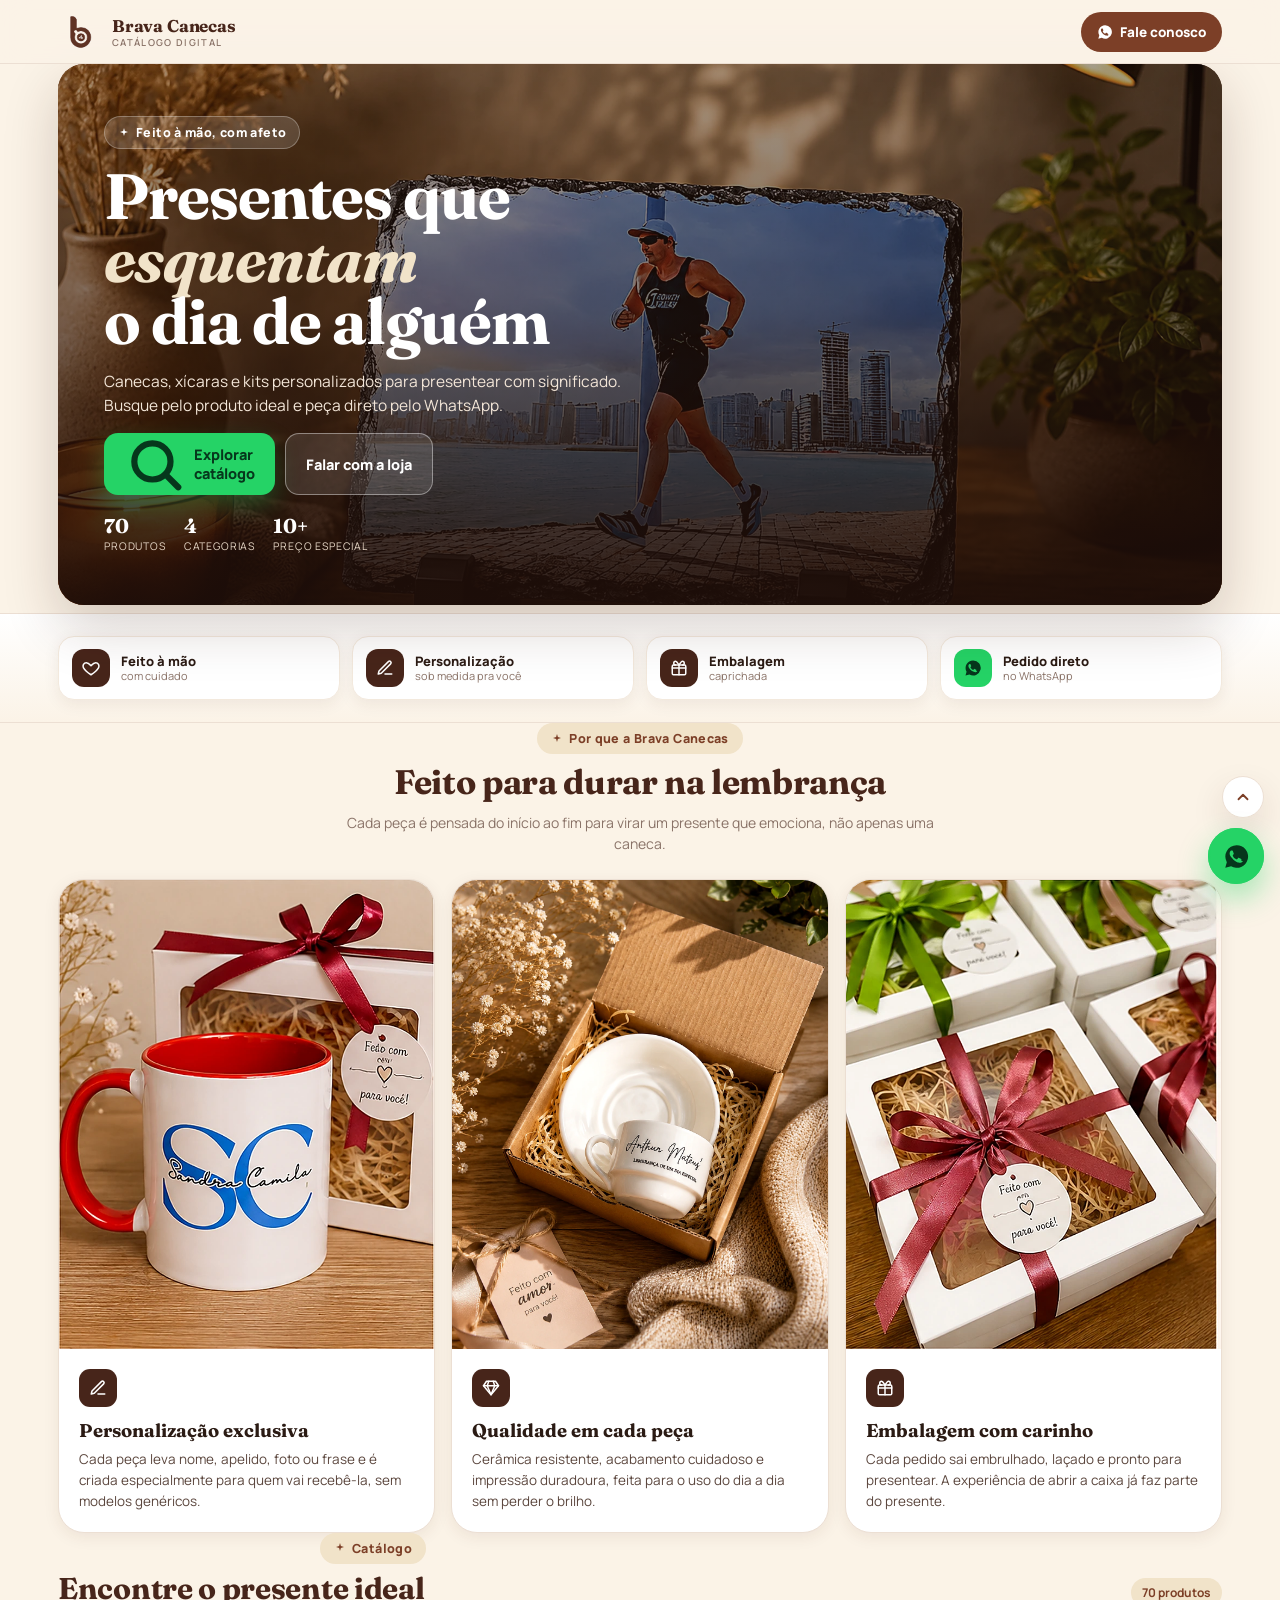
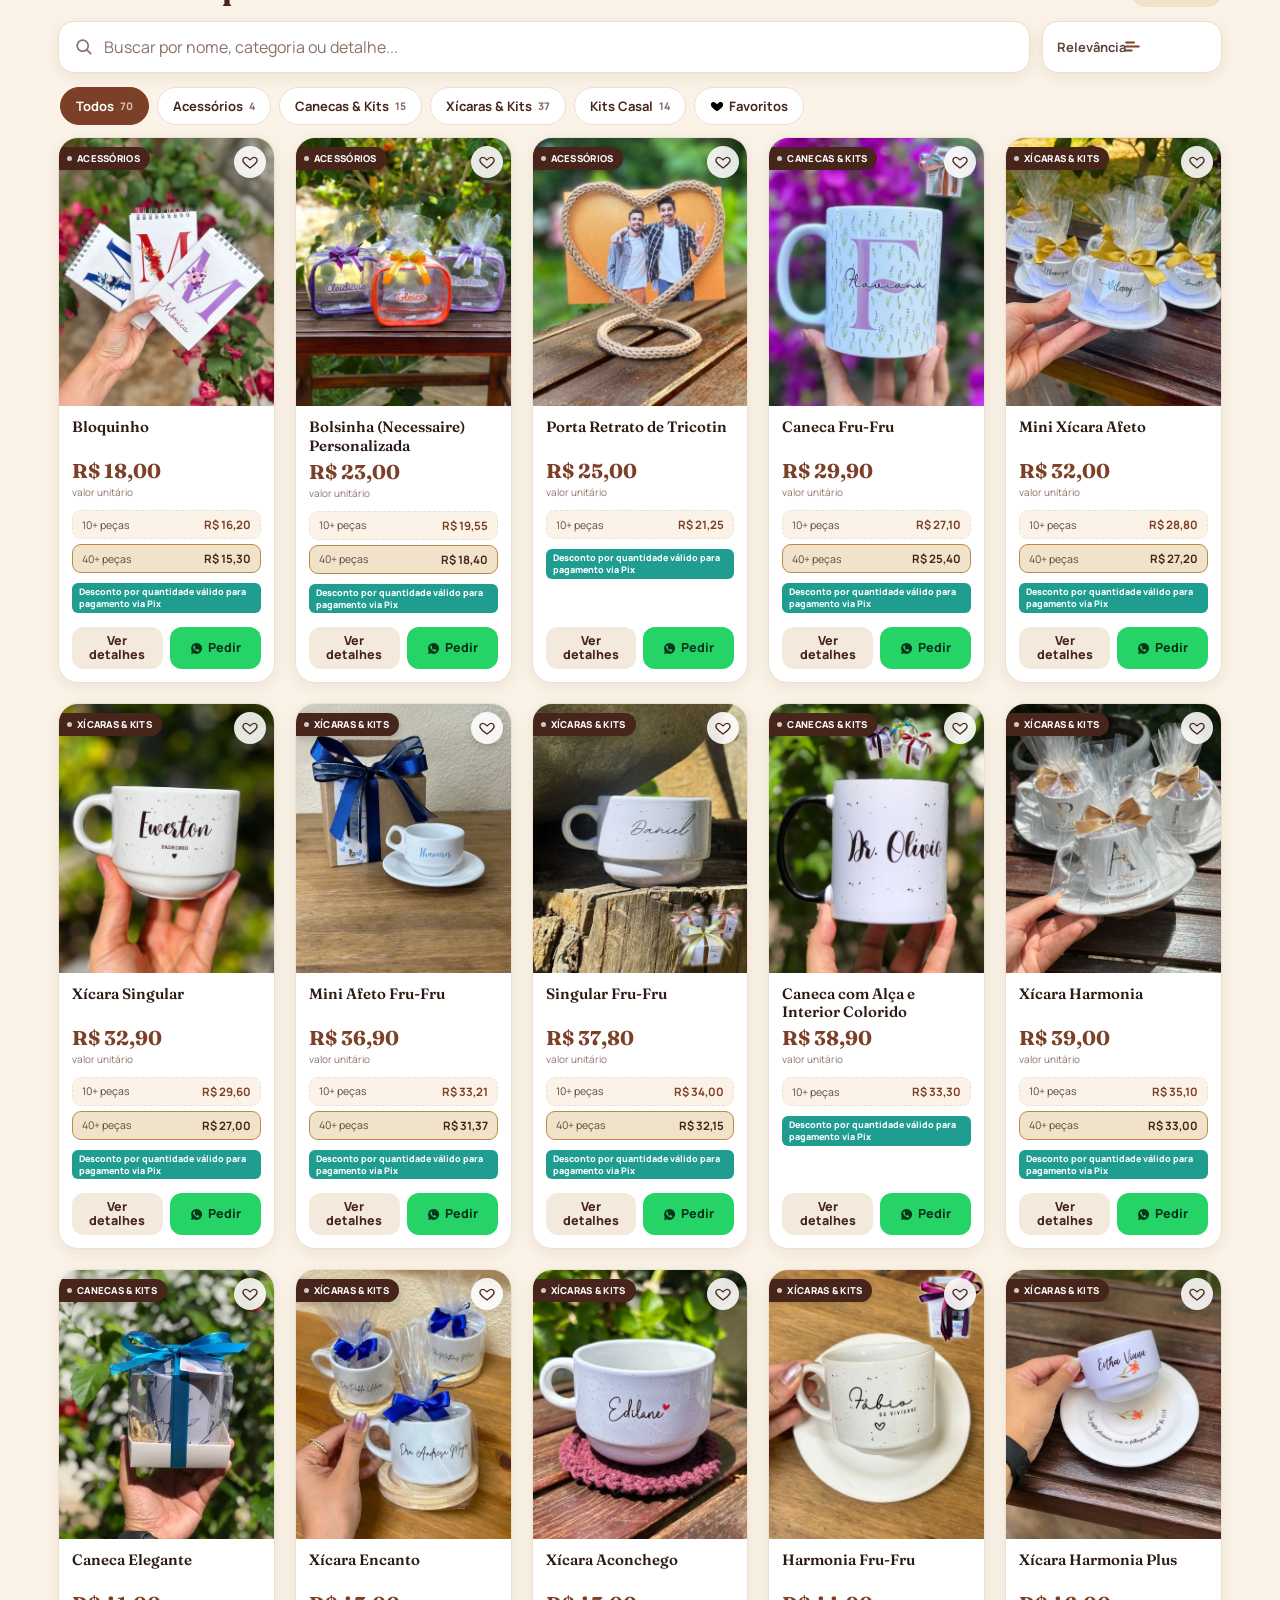
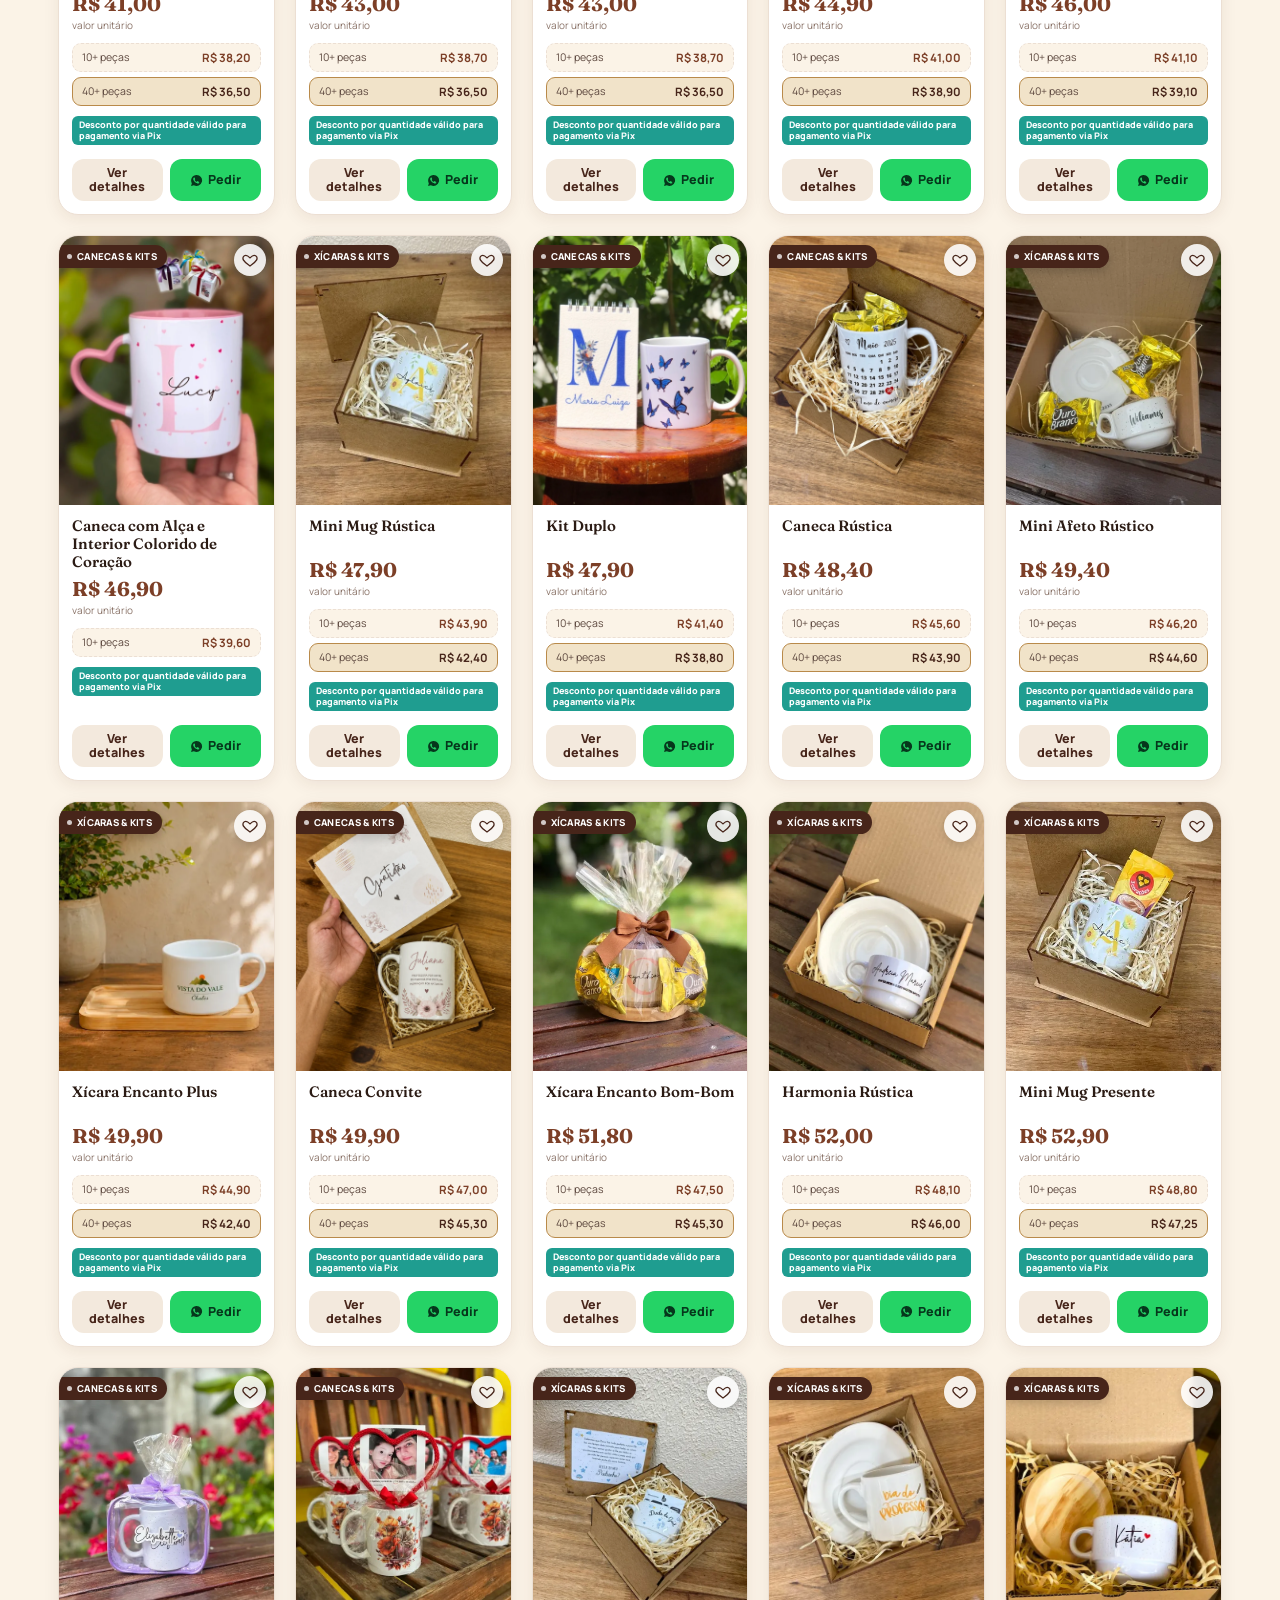
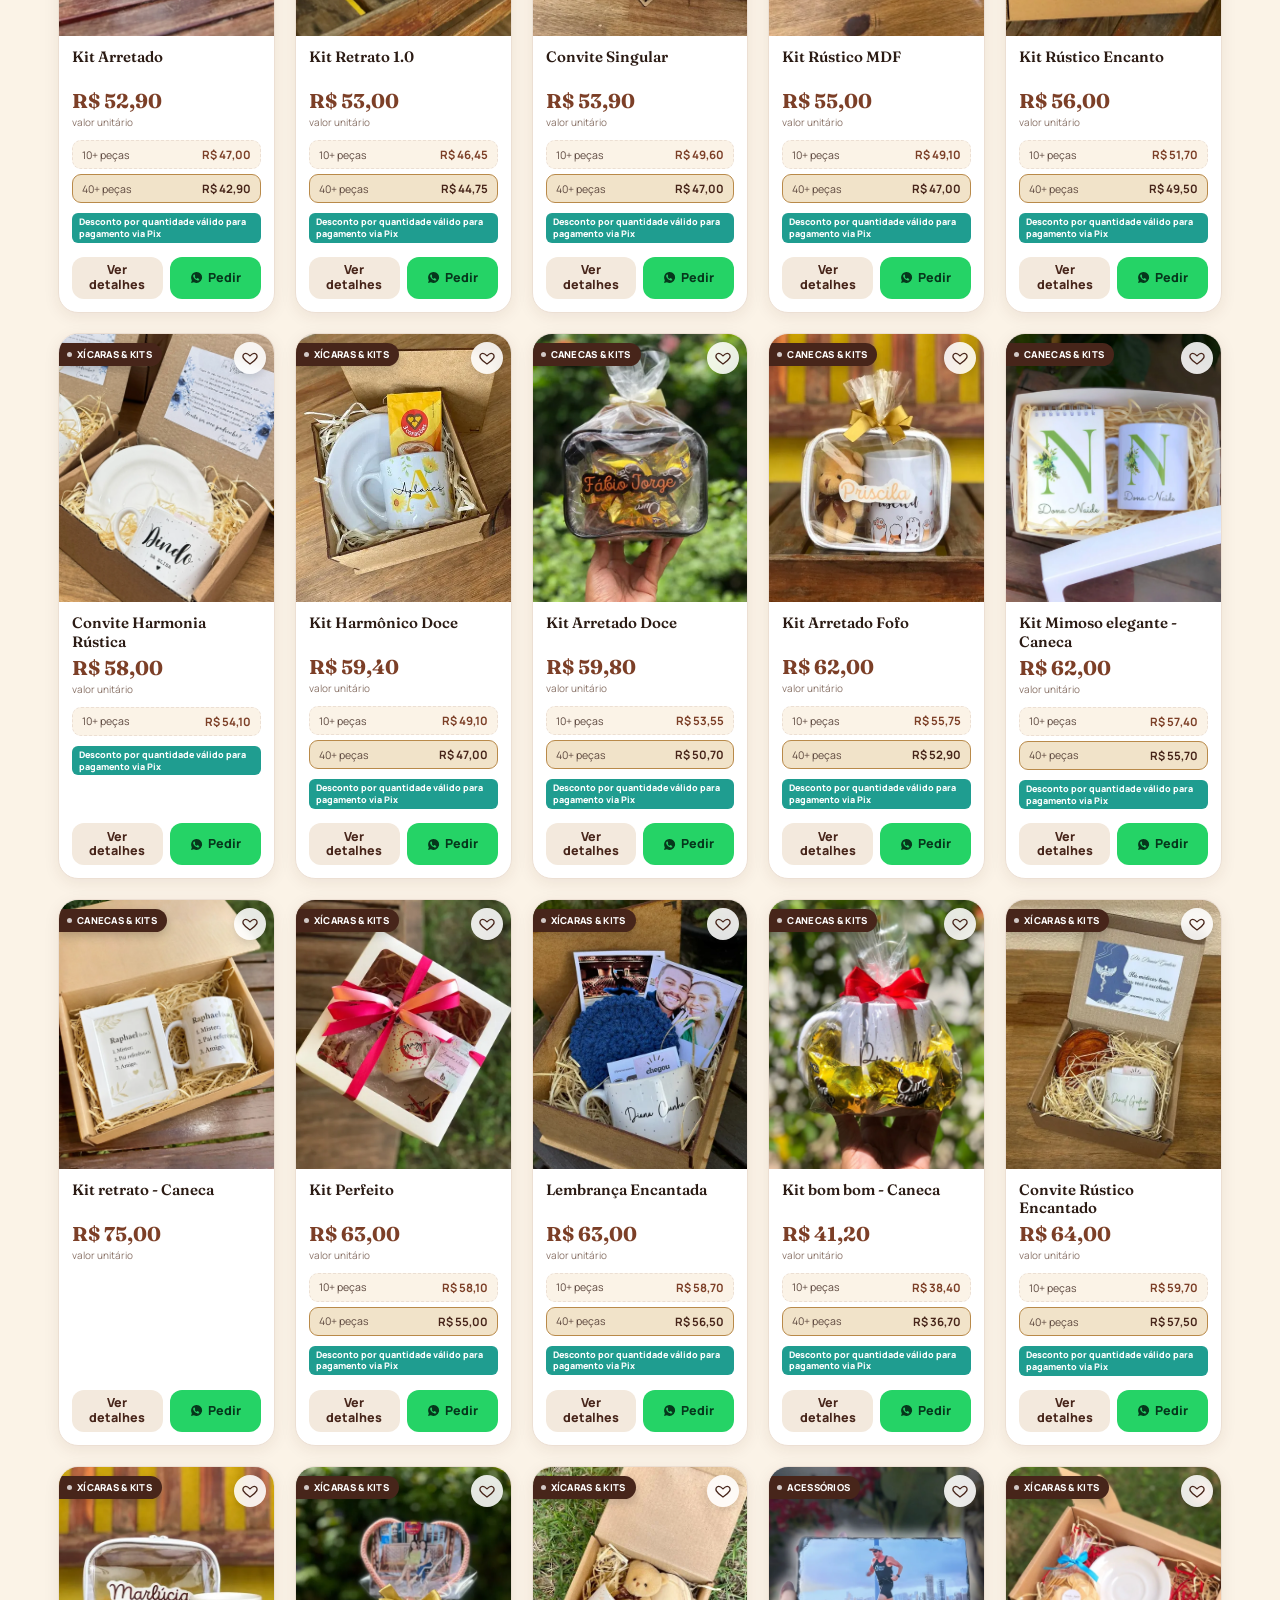
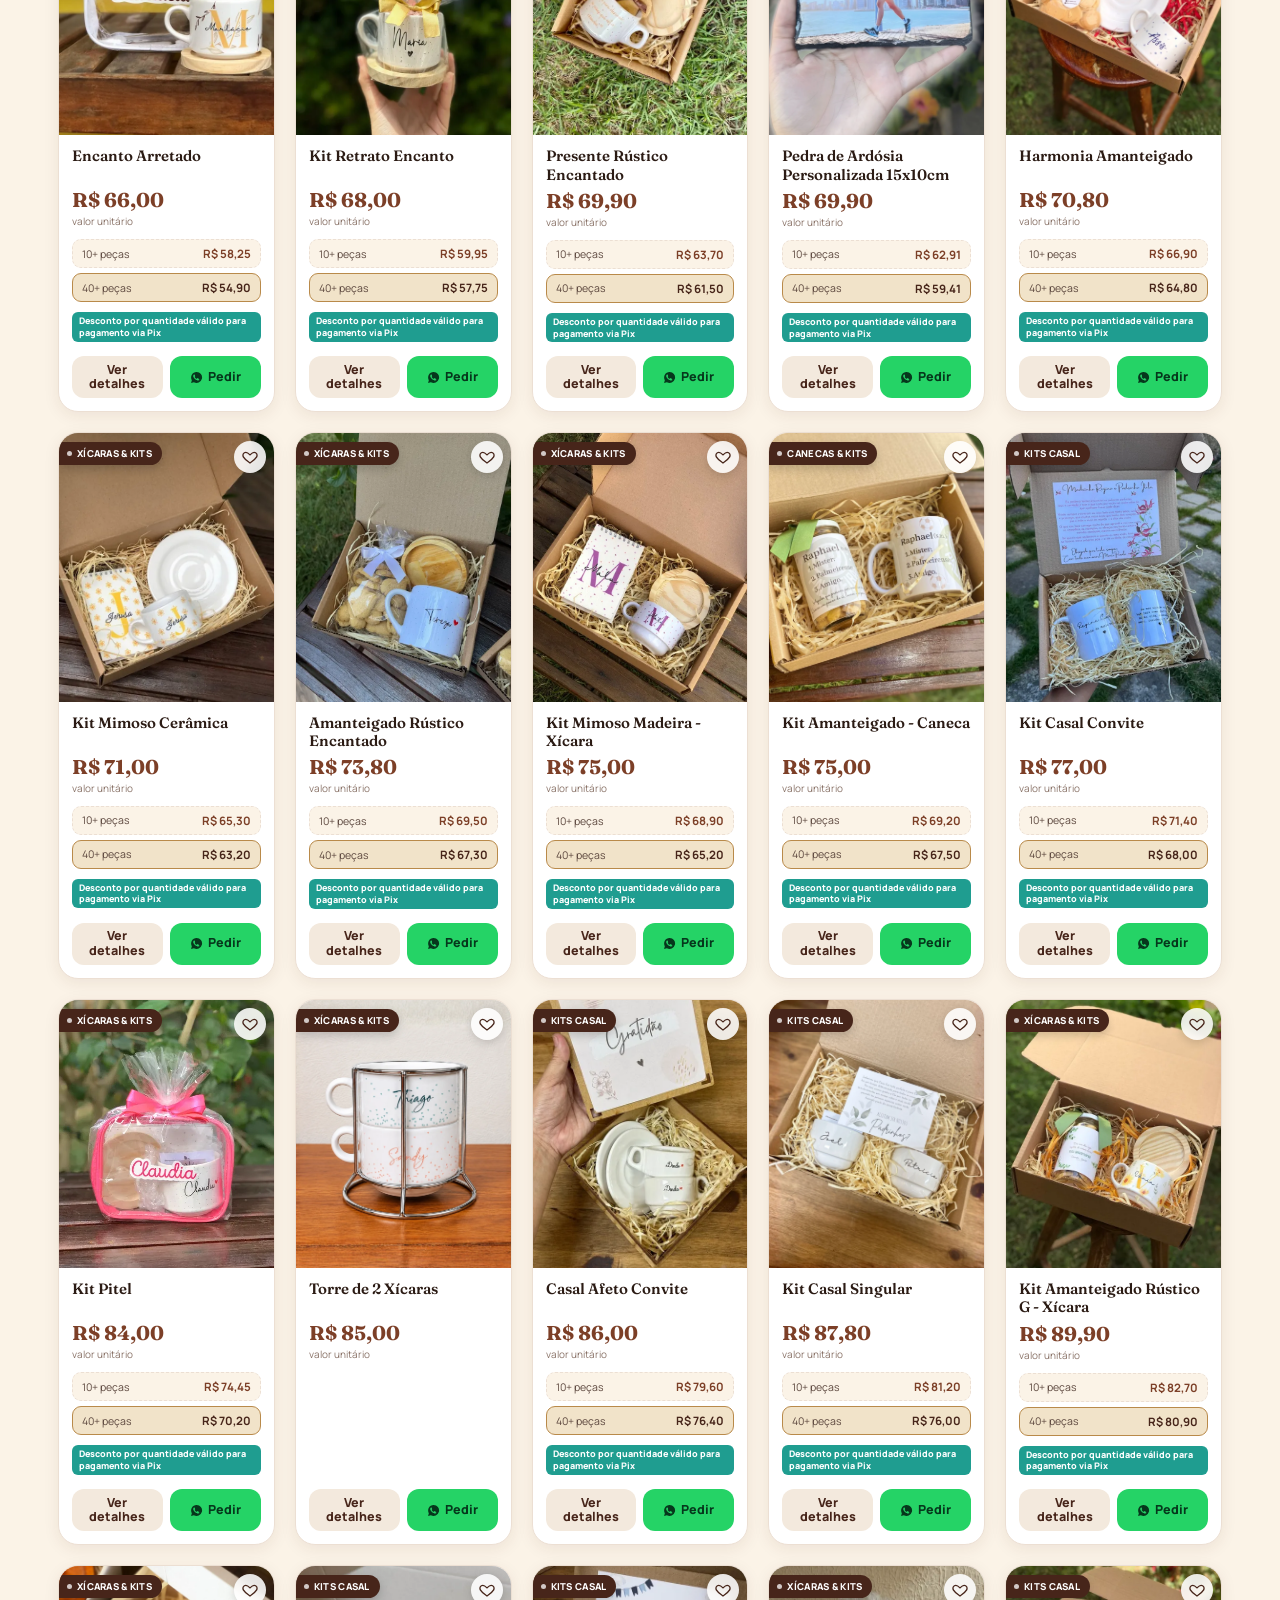
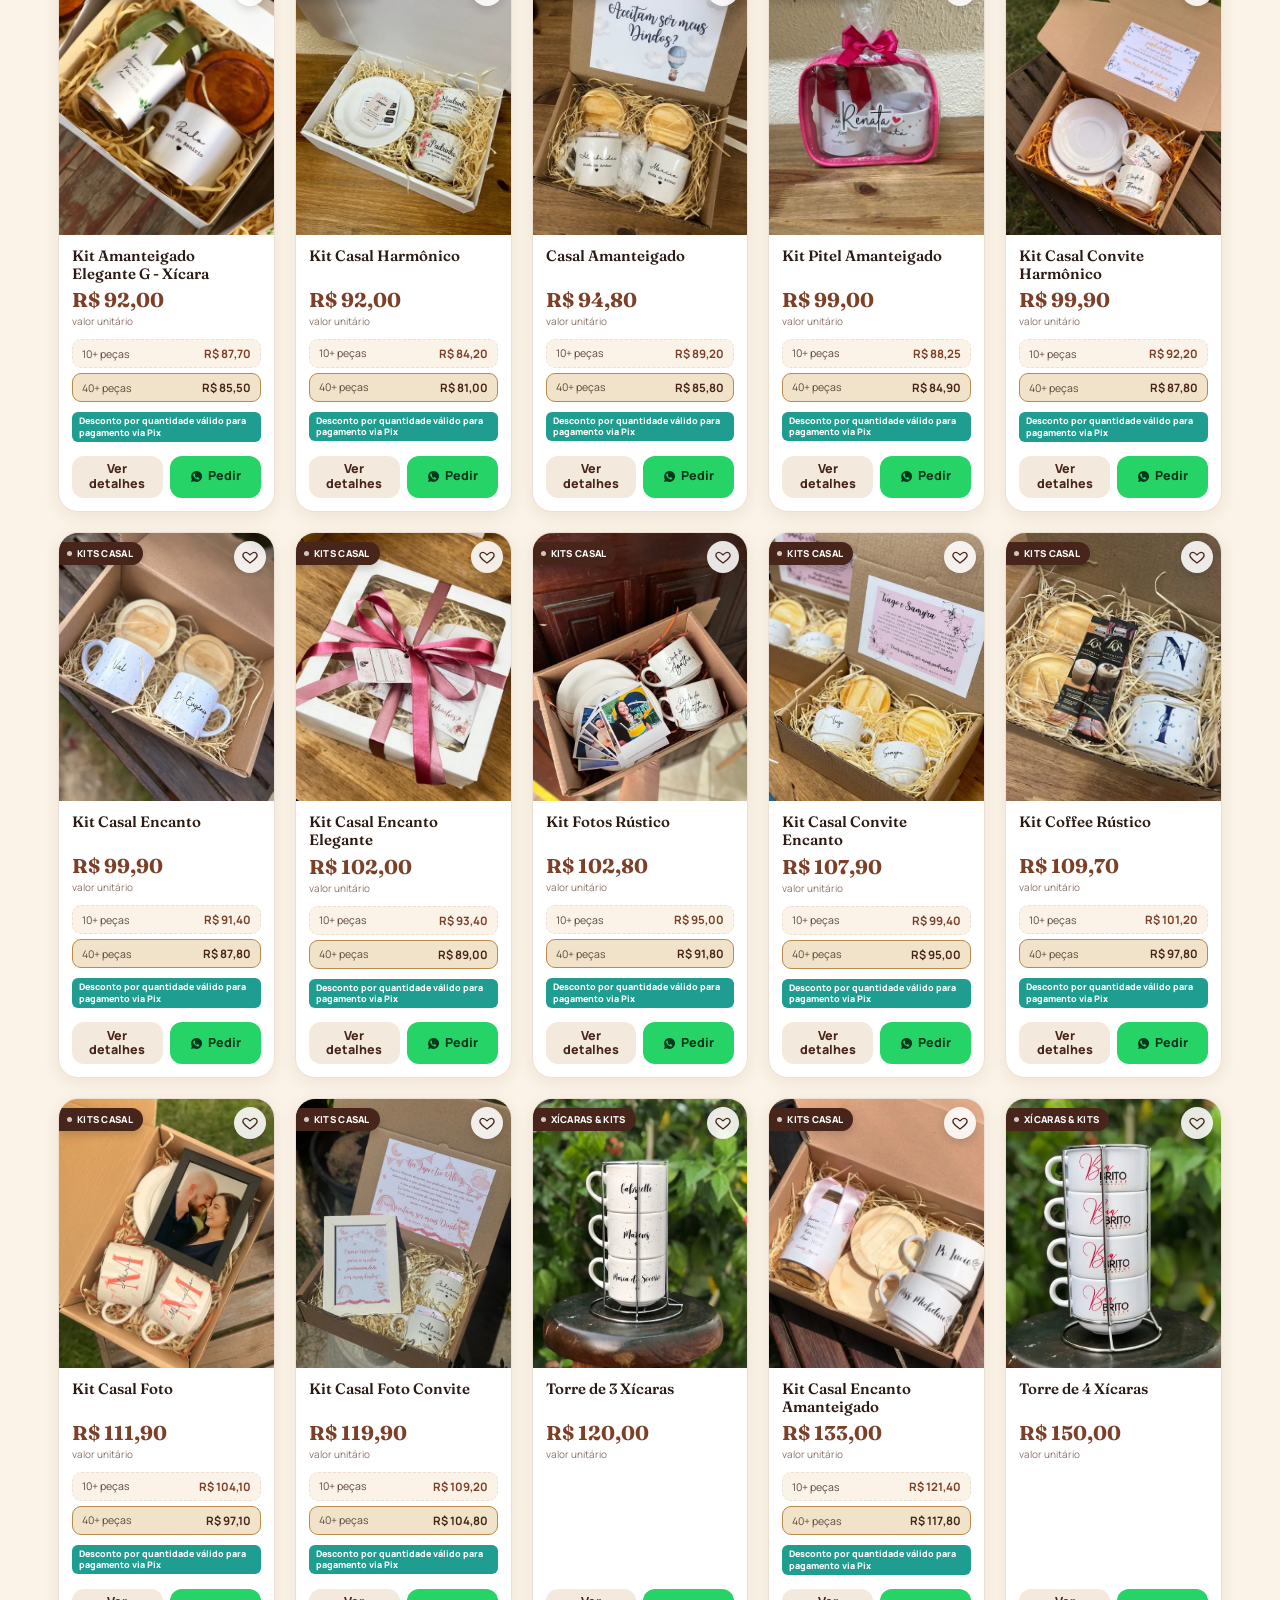
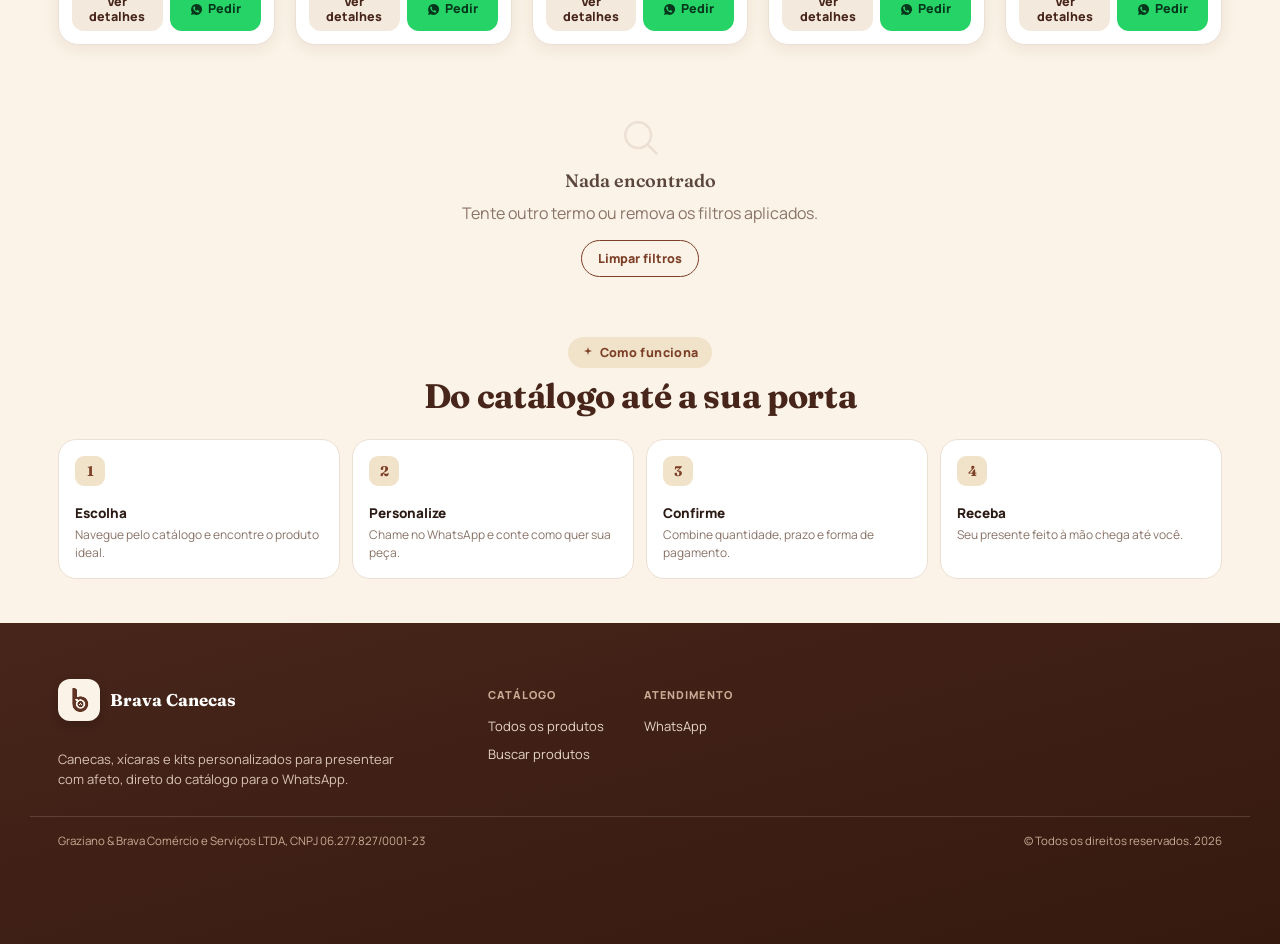
==== commit d1b22319: "Usa apenas a logomarca Brava no ícone do navegador" ====
--- a/index.html
+++ b/index.html
@@ -6,7 +6,7 @@
 <title>Brava Canecas | Catálogo digital de canecas e xícaras personalizadas</title>
 <meta name="description" content="Catálogo digital Brava Canecas: canecas, xícaras e kits personalizados com preços especiais por quantidade. Busque, filtre e peça direto pelo WhatsApp.">
 <meta name="theme-color" content="#7c3f27">
-<link rel="icon" href="assets/capa.webp" type="image/webp">
+<link rel="icon" href="assets/logo.png" type="image/png">
 <meta property="og:title" content="Brava Canecas | Catálogo digital">
 <meta property="og:description" content="Canecas, xícaras e kits personalizados com preços especiais por quantidade.">
 <meta property="og:type" content="website">
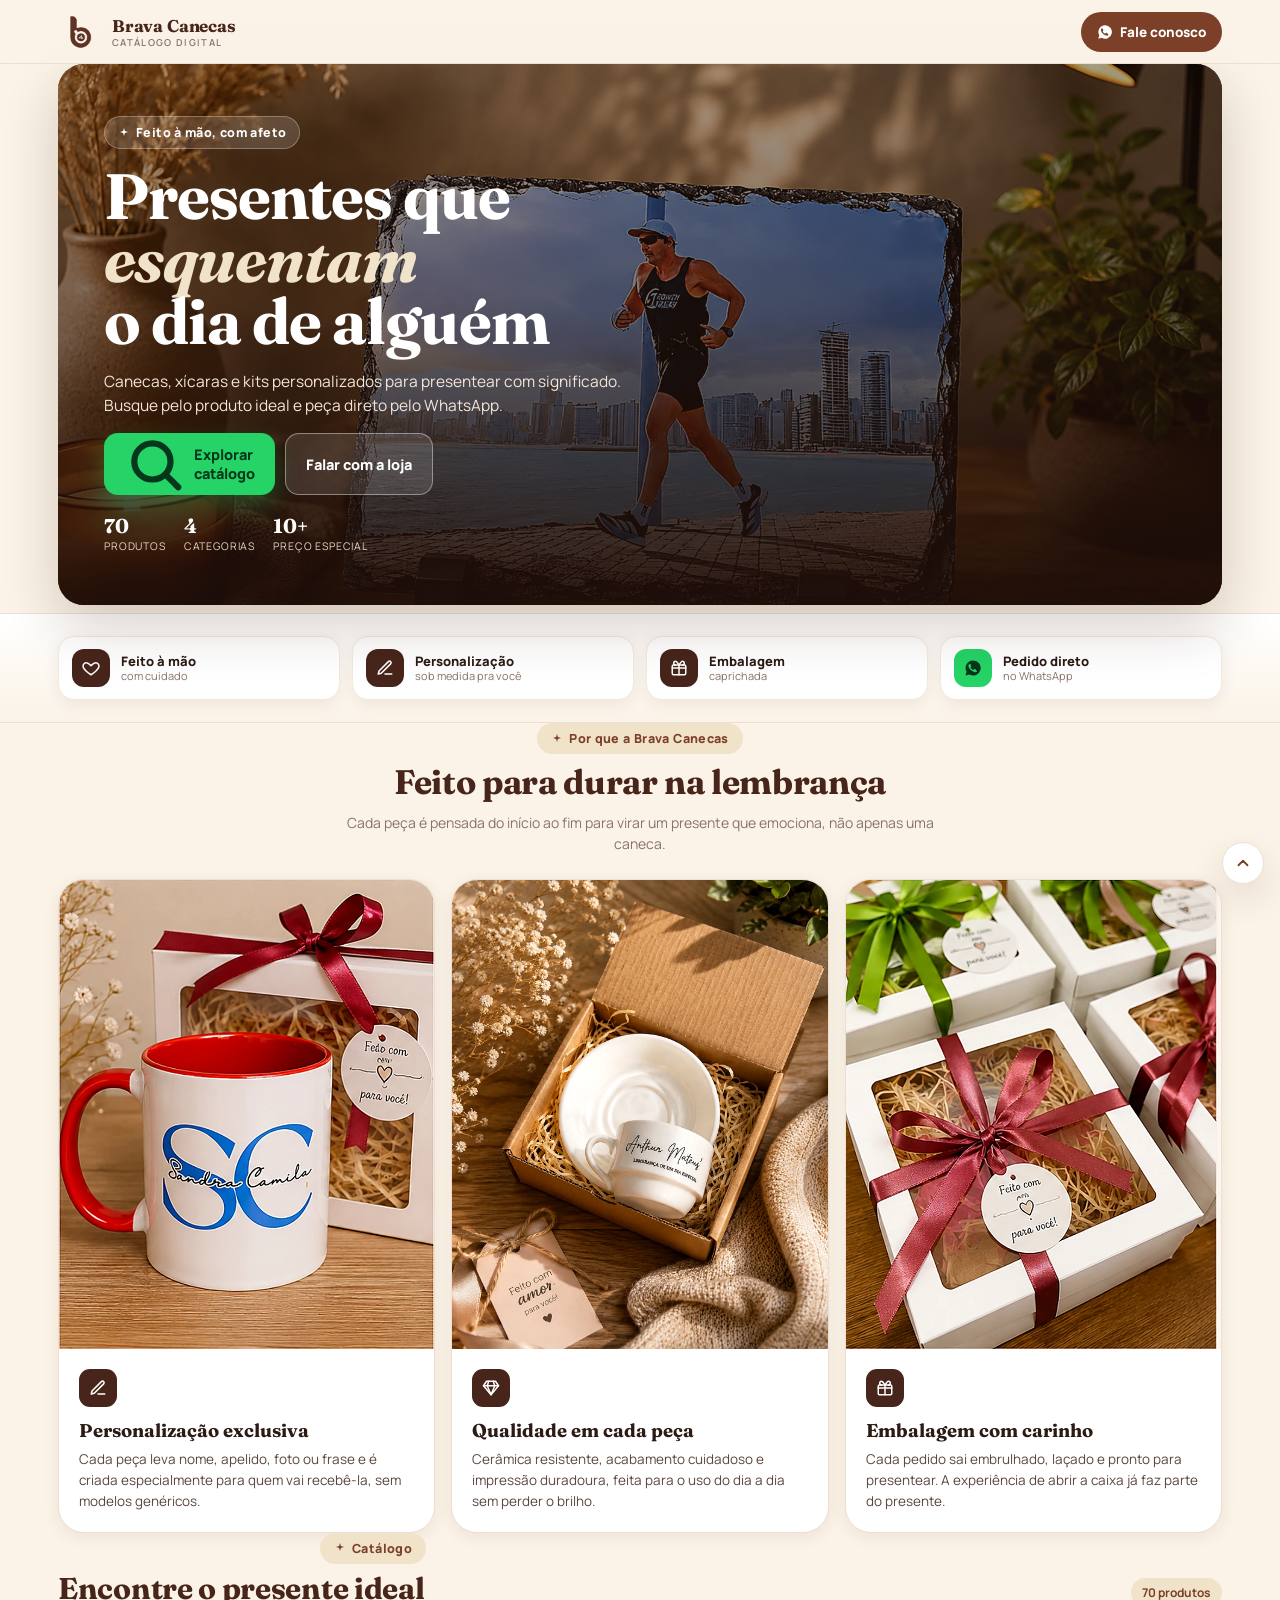
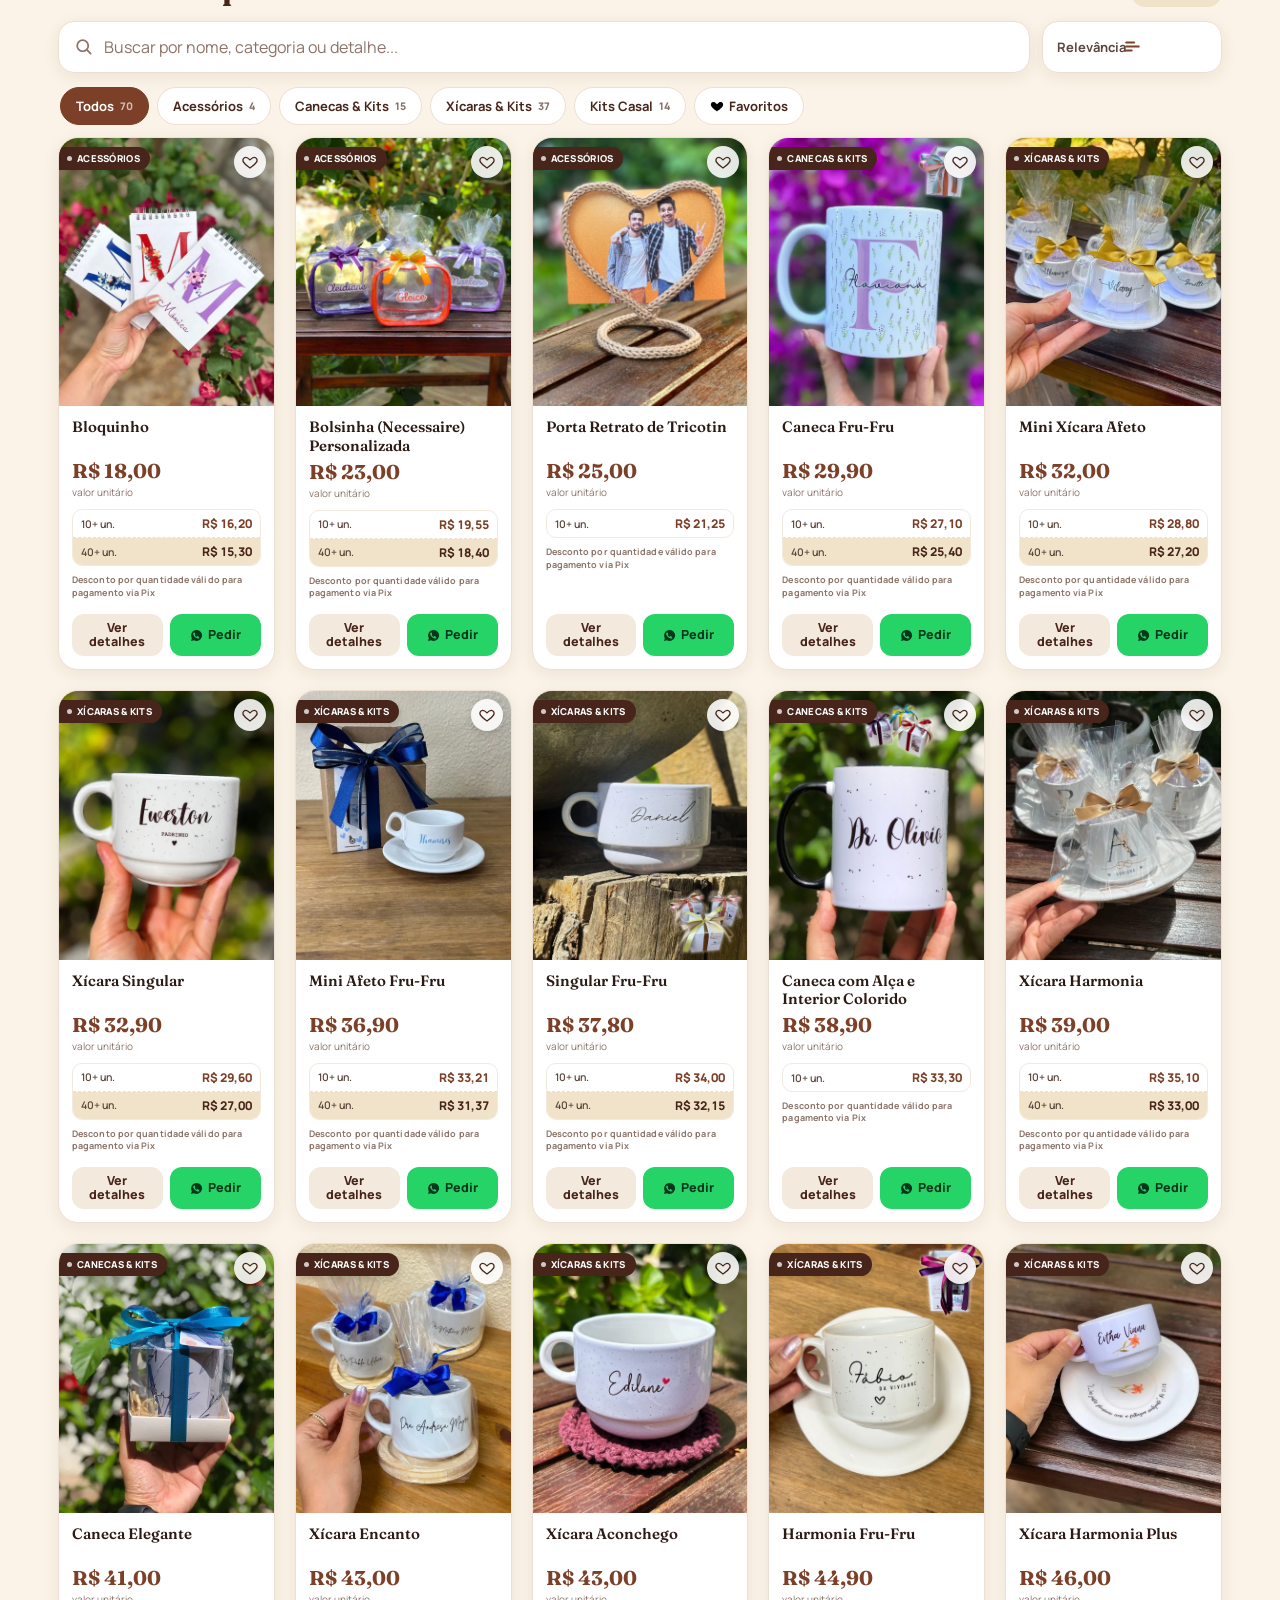
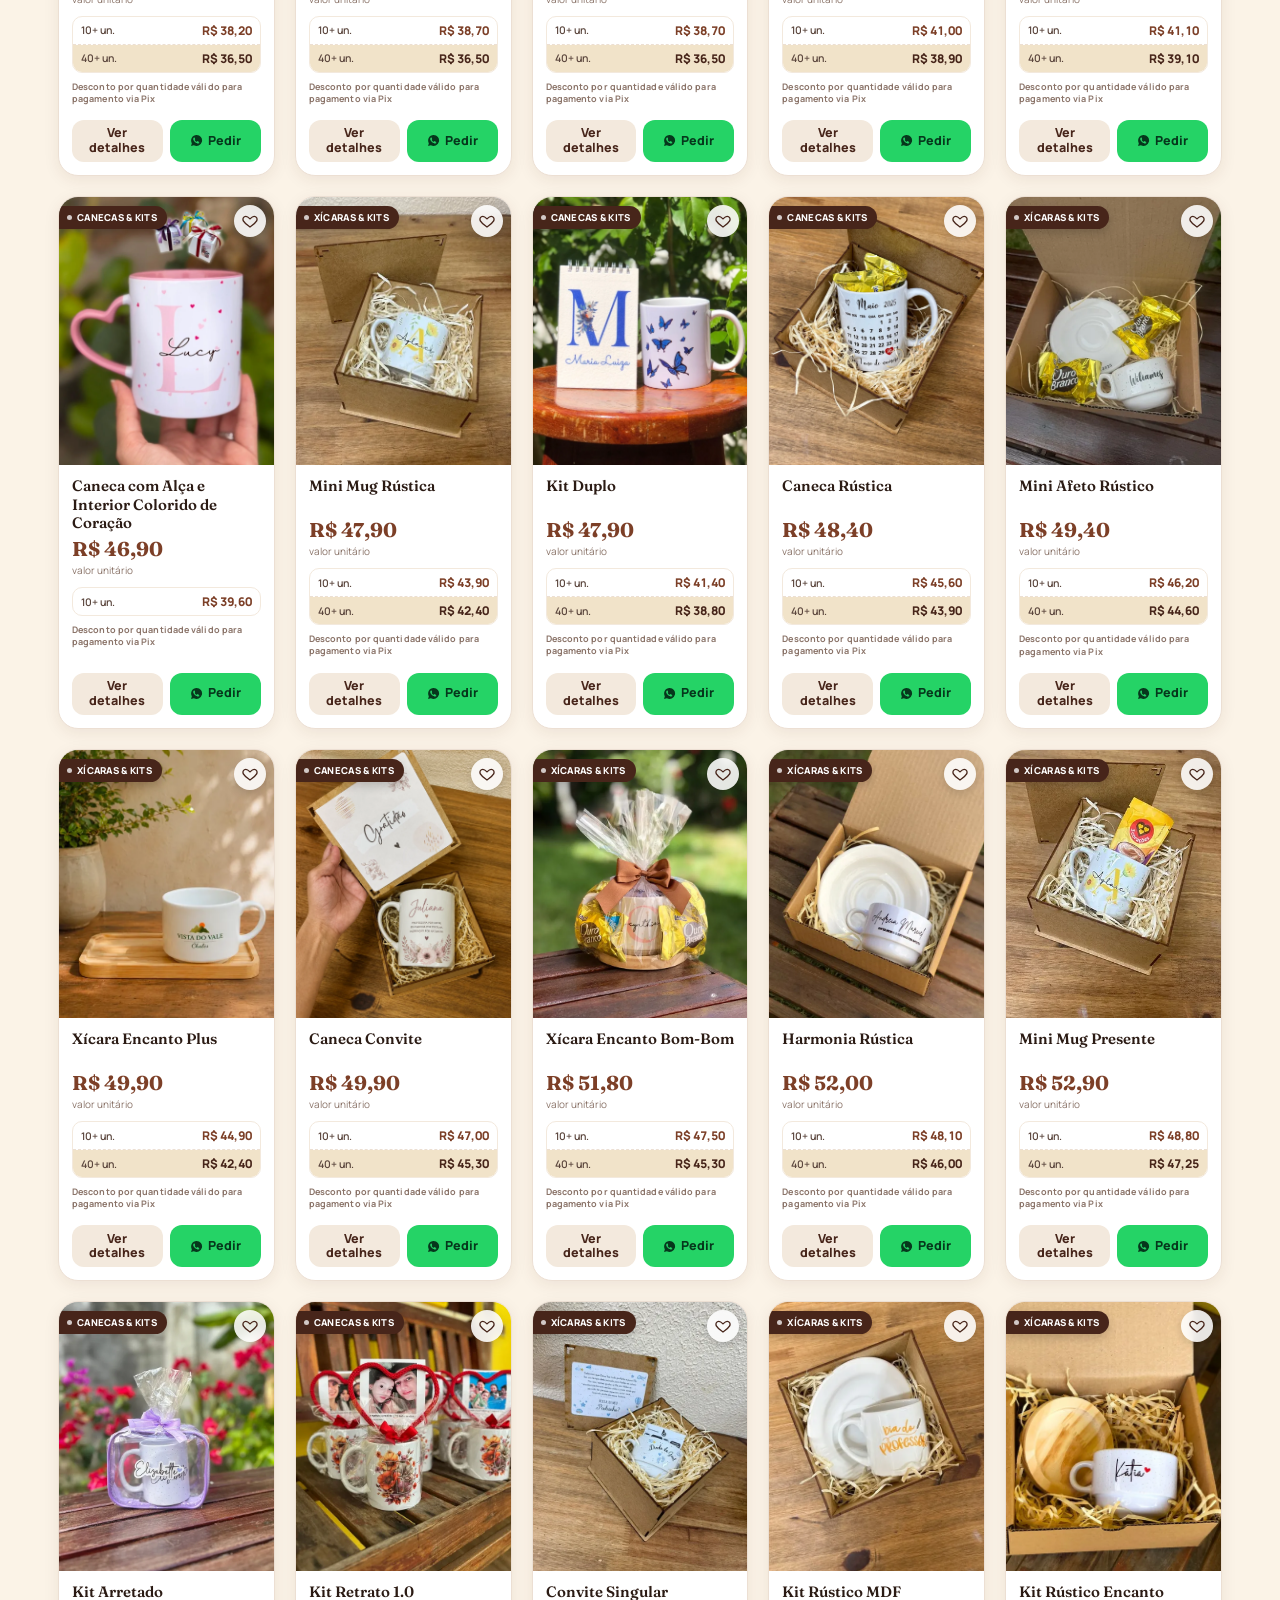
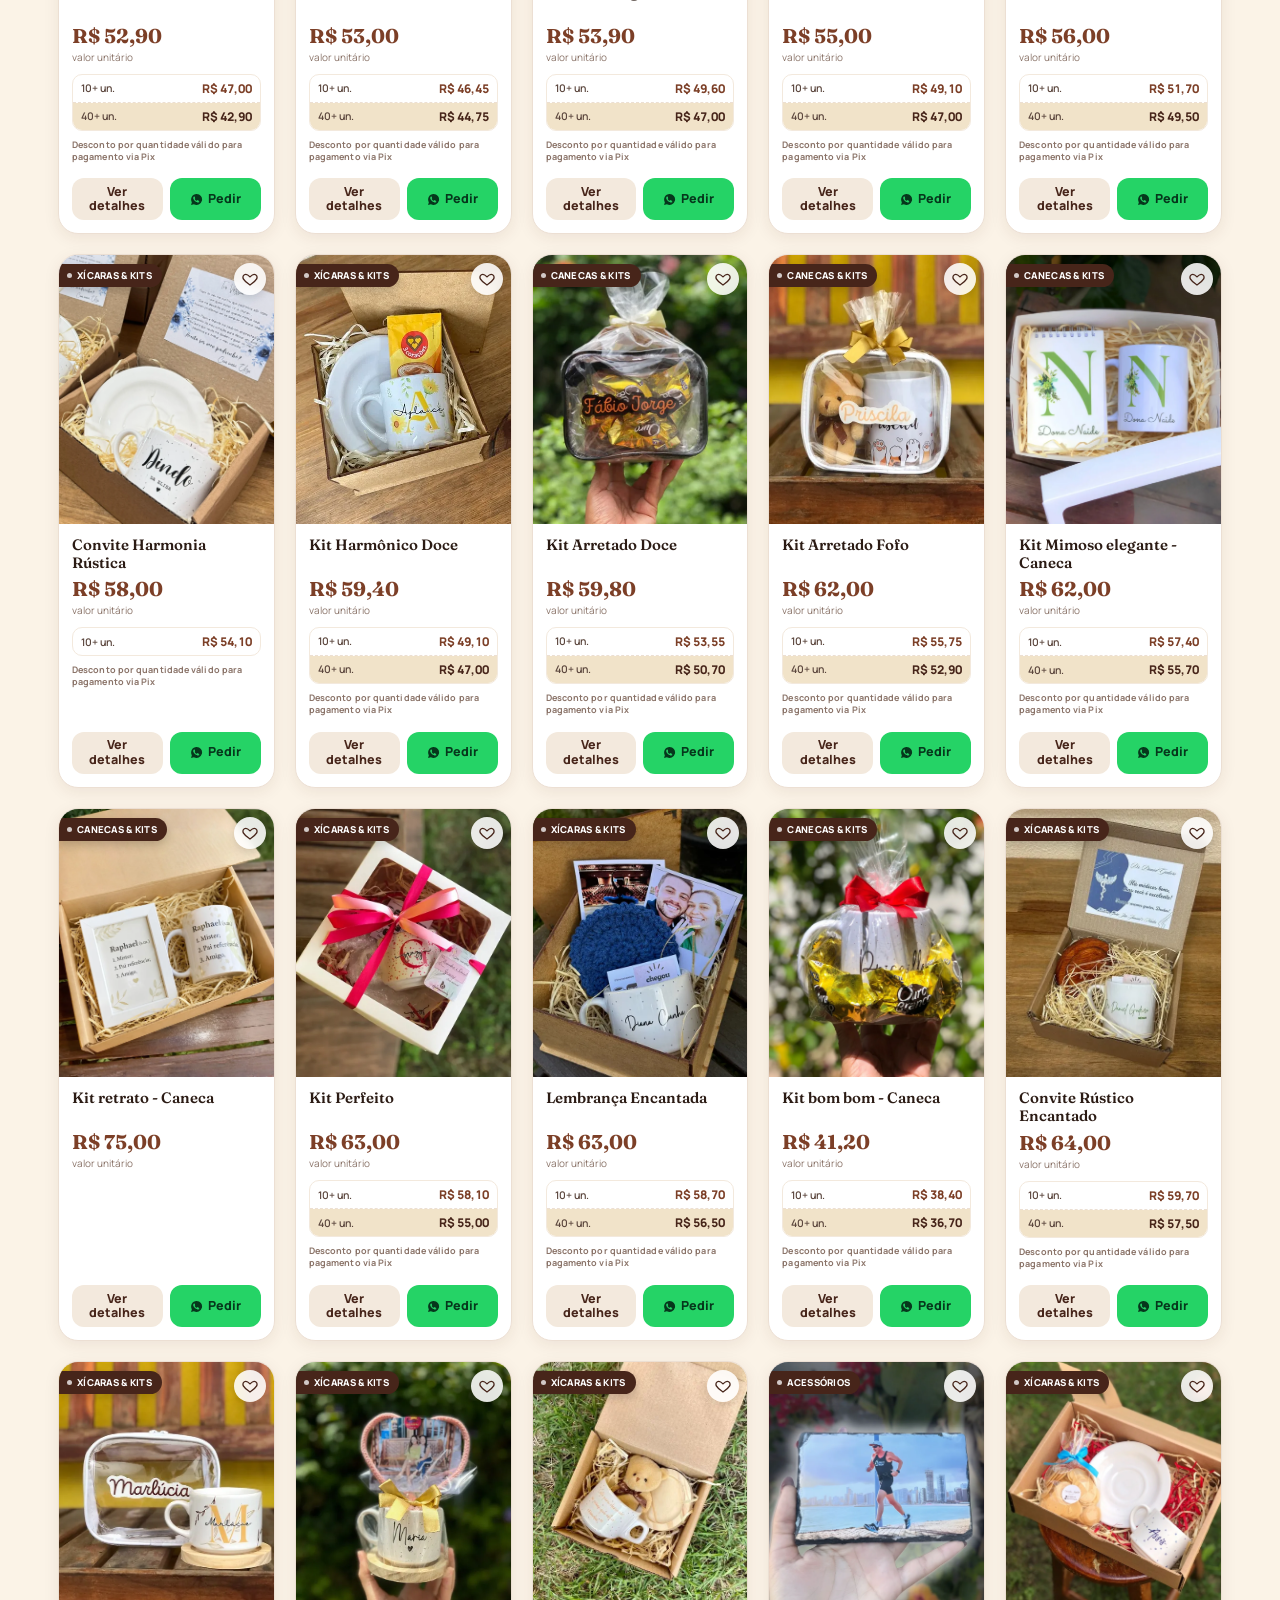
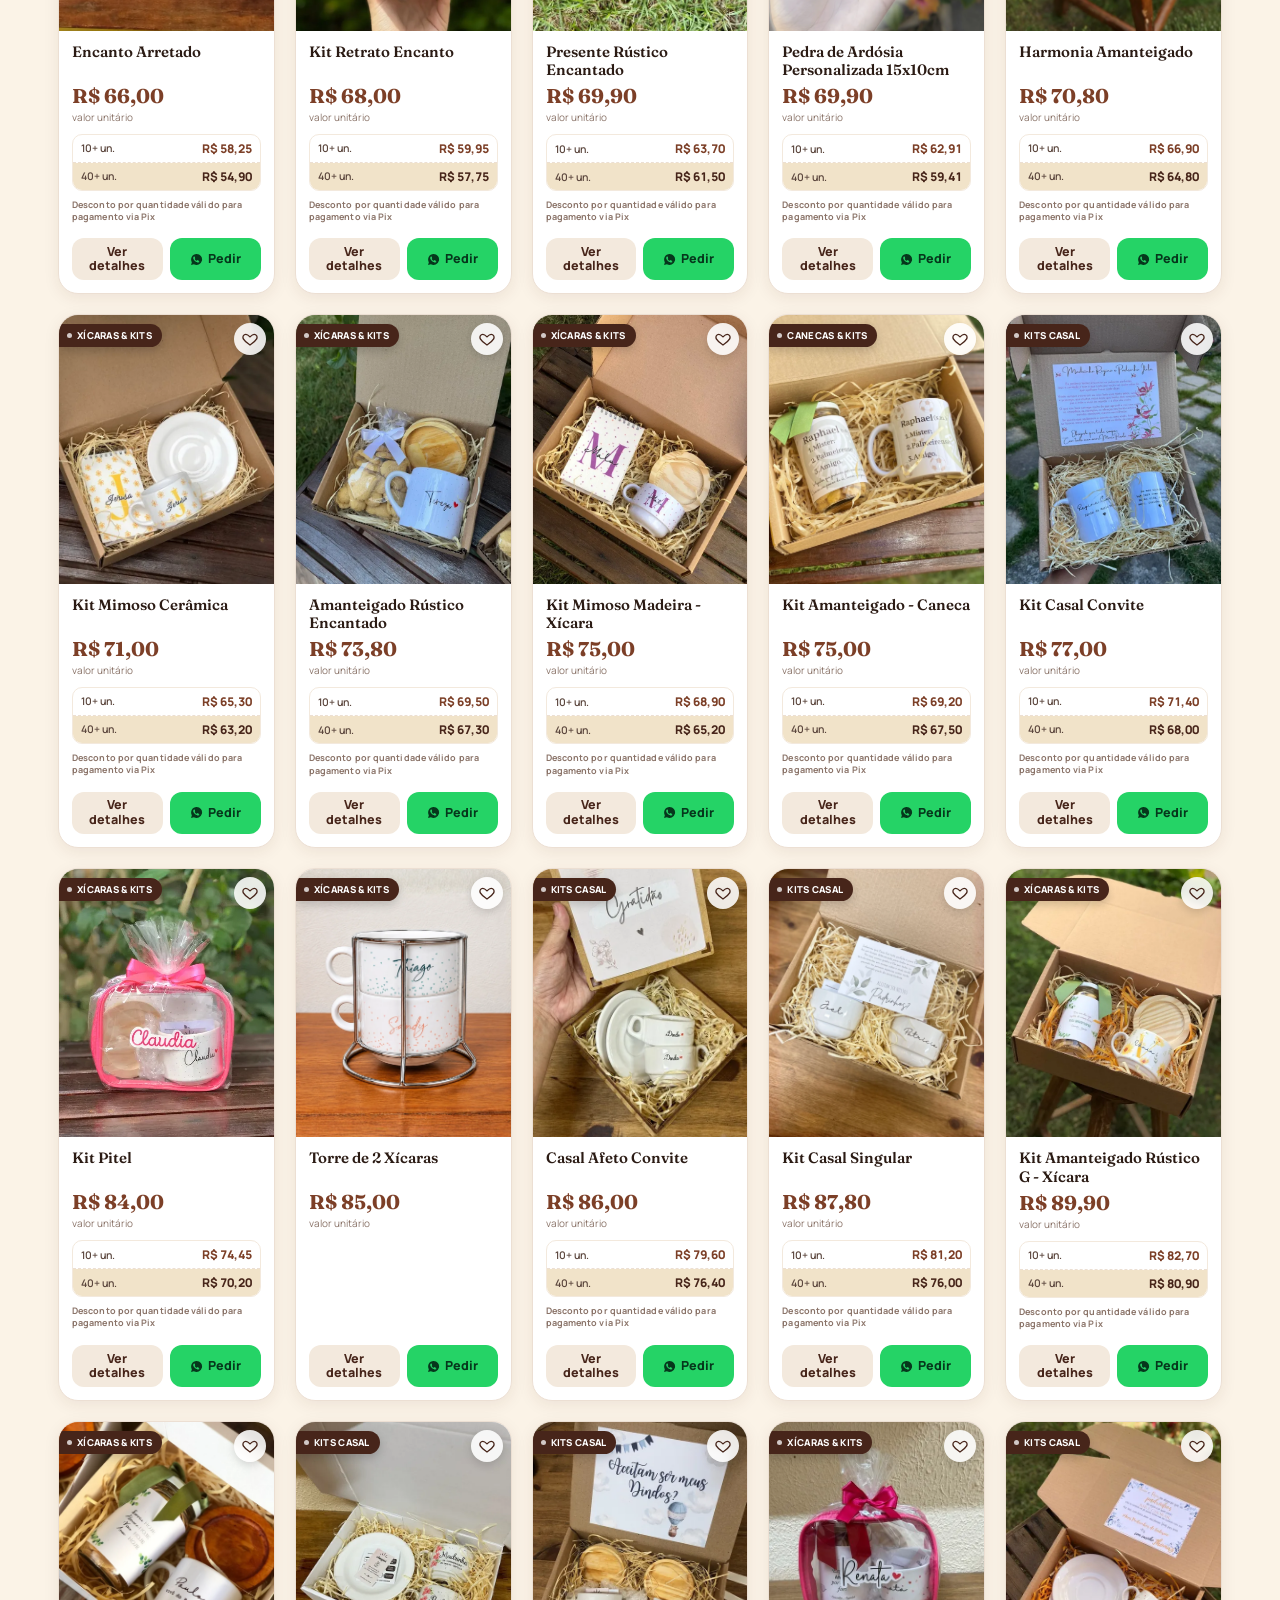
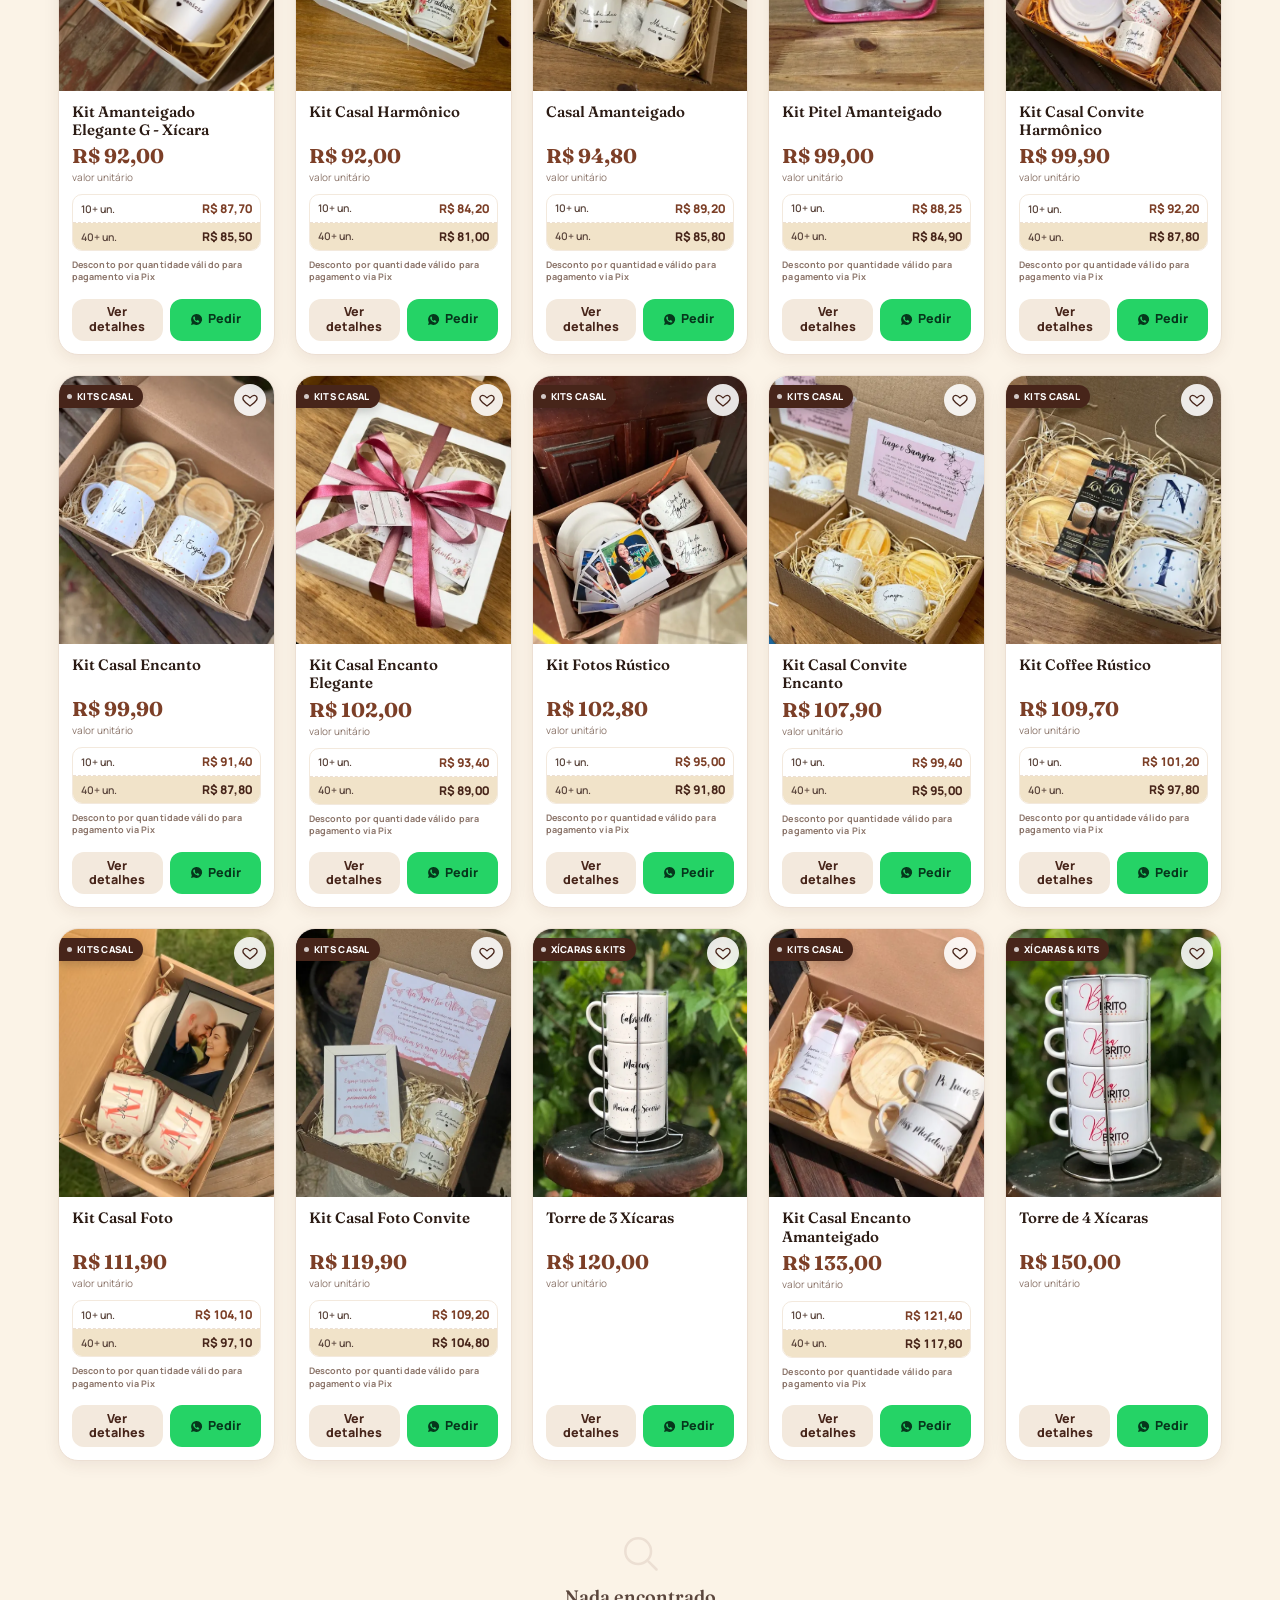
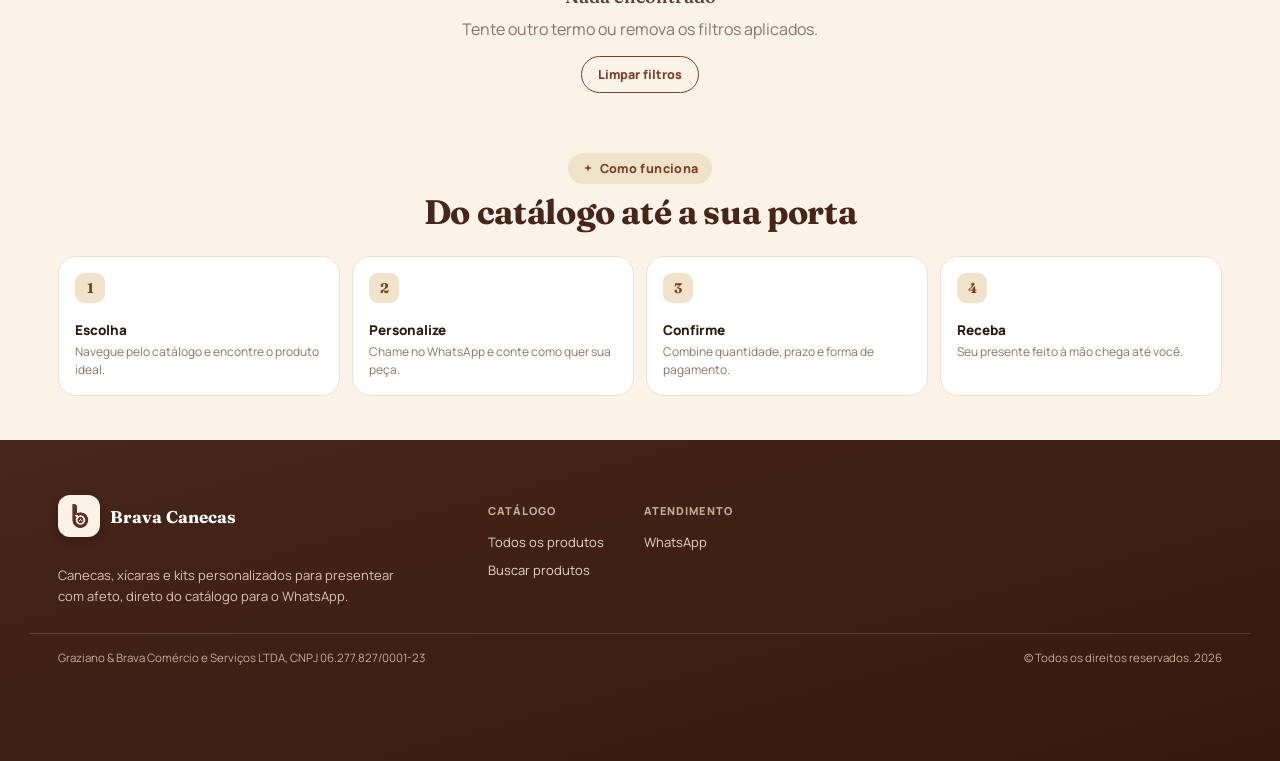
==== commit 3c2f2f07: "Atualiza catálogo Brava com nova versão enviada" ====
--- a/index.html
+++ b/index.html
@@ -189,9 +189,6 @@
   <button class="to-top" aria-label="Voltar ao topo">
     <svg viewBox="0 0 24 24" fill="none" stroke="currentColor" stroke-width="2.4" stroke-linecap="round" stroke-linejoin="round"><path d="m18 15-6-6-6 6"/></svg>
   </button>
-  <a class="float" href="https://wa.me/558594275171" target="_blank" rel="noopener" aria-label="Falar no WhatsApp">
-    <svg viewBox="0 0 24 24" fill="currentColor"><path d="M12 2a10 10 0 0 0-8.6 15L2 22l5.2-1.4A10 10 0 1 0 12 2Zm5.7 14.2c-.2.6-1.4 1.2-2 1.3-.5.1-1.1.1-1.8-.1-.4-.1-1-.3-1.7-.6-3-1.3-4.9-4.3-5.1-4.5-.1-.2-1.2-1.6-1.2-3s.7-2.1 1-2.4c.2-.3.5-.3.7-.3h.5c.2 0 .4 0 .6.5.2.6.7 1.9.8 2 .1.2.1.4 0 .6-.6 1.2-1.2 1.1-.6 2 .9 1.6 1.7 2.1 3.1 2.8.2.1.4.1.5-.1.2-.2.7-.8.9-1.1.2-.3.4-.2.6-.1.2.1 1.5.7 1.8.9.3.1.5.2.5.4.1.2.1.7-.1 1.2Z"/></svg>
-  </a>
 </div>
 
 <script src="products.js"></script>
--- a/styles.css
+++ b/styles.css
@@ -310,18 +310,27 @@
 .price{font-family:var(--font-display);font-size:20px;font-weight:700;color:var(--brand);margin-top:2px}
 .unit-label{font-size:10px;color:var(--muted)}
 
-.tiers{display:flex;flex-direction:column;gap:5px;margin:9px 0}
+.tiers{
+  display:flex;flex-direction:column;
+  margin:8px 0;border:1px solid var(--line-soft);border-radius:10px;
+  overflow:hidden;background:var(--paper);
+}
 .tier{
-  display:flex;justify-content:space-between;align-items:center;gap:6px;
-  background:var(--cream);border:1px dashed var(--line);
-  border-radius:9px;padding:6px 9px;font-size:10.5px;color:var(--ink-soft);
-}
-.tier strong{color:var(--brand);font-size:11.5px}
-.tier.best{background:var(--gold-light);border:1px solid var(--gold);border-style:solid}
+  display:grid;grid-template-columns:auto 1fr;align-items:center;gap:6px;
+  padding:5px 8px;font-size:10.5px;color:var(--ink-soft);font-weight:600;
+  border-bottom:1px dashed var(--line);
+}
+.tier:last-child{border-bottom:0}
+.tier span{min-width:0}
+.tier strong{
+  color:var(--brand);font-size:12px;font-weight:800;
+  white-space:nowrap;justify-self:end;font-variant-numeric:tabular-nums;
+}
+.tier.best{background:var(--gold-light)}
 .tier.best strong{color:var(--brand-dark)}
 .tiers-note{
-  display:inline-block;font-size:9px;font-weight:800;color:#fff;background:#1f9d90;
-  border-radius:6px;padding:3px 7px;margin:-1px 0 5px;line-height:1.3;
+  display:block;font-size:9px;font-weight:700;color:var(--muted);
+  padding:0;margin:-2px 0 6px;line-height:1.35;letter-spacing:.01em;
 }
 
 .actions{margin-top:auto;display:grid;grid-template-columns:1fr 1fr;gap:7px;padding-top:7px}
@@ -367,19 +376,8 @@
 .footer .col a:hover{opacity:1;text-decoration:underline}
 .footer .bottom{border-top:1px solid rgba(255,255,255,.14);margin-top:26px;padding-top:16px;font-size:11.5px;color:#c8ac95;display:flex;justify-content:space-between;flex-wrap:wrap;gap:8px}
 
-/* ---------- 10. Flutuantes: WhatsApp + topo ---------- */
+/* ---------- 10. Flutuante: voltar ao topo ---------- */
 .float-stack{position:fixed;right:16px;bottom:calc(16px + var(--safe-b));display:flex;flex-direction:column;gap:10px;z-index:50}
-.float{
-  width:56px;height:56px;border-radius:50%;background:var(--green);
-  display:grid;place-items:center;box-shadow:0 14px 30px rgba(37,211,102,.4);
-  position:relative;
-}
-.float svg{width:27px;height:27px;color:var(--green-ink)}
-.float::after{
-  content:"";position:absolute;inset:0;border-radius:50%;border:2px solid var(--green);
-  animation:pulse 2.4s ease-out infinite;
-}
-@keyframes pulse{0%{transform:scale(1);opacity:.7}100%{transform:scale(1.55);opacity:0}}
 .to-top{
   width:42px;height:42px;border-radius:50%;background:var(--paper);border:1px solid var(--line);
   display:grid;place-items:center;box-shadow:var(--shadow-md);align-self:flex-end;
@@ -422,12 +420,25 @@
 .detail-photo .fav-btn svg{width:19px;height:19px}
 
 .panel{background:var(--paper);border:1px solid var(--line);border-radius:var(--radius-lg);padding:22px;box-shadow:var(--shadow-md)}
+.panel-head{display:flex;align-items:center;justify-content:space-between;gap:10px;margin-bottom:12px}
 .panel .cat-tag{
   display:inline-flex;align-items:center;gap:6px;background:var(--gold-light);color:var(--brand);
   font-size:11px;font-weight:800;padding:6px 12px;border-radius:999px;text-transform:uppercase;letter-spacing:.03em;
 }
-.panel h1{font-family:var(--font-display);color:var(--ink);font-size:clamp(26px,6vw,36px);line-height:1.05;letter-spacing:-.015em;margin:12px 0 6px;font-weight:700}
-.detail-price{font-family:var(--font-display);font-size:clamp(26px,5.5vw,32px);font-weight:700;color:var(--brand);margin:4px 0 2px}
+.icon-actions{display:flex;align-items:center;gap:8px;flex:none}
+.icon-action{
+  width:38px;height:38px;border-radius:50%;flex:none;
+  border:1.5px solid var(--line);background:var(--paper);color:var(--ink-soft);
+  display:grid;place-items:center;transition:transform .15s,border-color .15s,color .15s,background .15s;
+}
+.icon-action svg{width:16px;height:16px}
+.icon-action:hover{border-color:var(--brand);color:var(--brand)}
+.icon-action:active{transform:scale(.9)}
+.icon-action[aria-pressed="true"]{border-color:var(--rose);color:var(--rose);background:var(--gold-light)}
+.panel h1{font-family:var(--font-display);color:var(--ink);font-size:clamp(26px,6vw,36px);line-height:1.05;letter-spacing:-.015em;margin:0 0 8px;font-weight:700}
+.price-block{display:flex;align-items:baseline;gap:9px;flex-wrap:wrap;margin:0 0 4px;padding-bottom:16px;border-bottom:1px solid var(--line-soft)}
+.detail-price{font-family:var(--font-display);font-size:clamp(26px,5.5vw,32px);font-weight:700;color:var(--brand);margin:0}
+.price-block .unit-label{margin-bottom:2px}
 
 .gallery-thumbs{display:flex;gap:8px;margin:12px 0 2px}
 .gthumb{
@@ -439,60 +450,50 @@
 .gthumb:hover{opacity:1}
 .desc{color:var(--ink-soft);line-height:1.6;font-size:14.5px;margin:16px 0 4px;padding:14px 15px;background:var(--cream);border-radius:14px;border:1px solid var(--line-soft)}
 
-.price-table{display:flex;flex-direction:column;gap:9px;margin:18px 0}
-.price-table .label{font-size:11px;font-weight:800;text-transform:uppercase;letter-spacing:.07em;color:var(--muted);margin-bottom:2px}
+.price-table{
+  display:flex;flex-direction:column;gap:0;margin:18px 0;
+  border:1px solid var(--line-soft);border-radius:14px;overflow:hidden;
+}
+.price-table .label{
+  font-size:11px;font-weight:800;text-transform:uppercase;letter-spacing:.07em;color:var(--muted);
+  padding:11px 14px 8px;background:var(--cream);
+}
 .price-table-note{
-  display:flex;align-items:center;gap:7px;font-size:12.5px;font-weight:800;
-  color:#fff;background:#1f9d90;border-radius:10px;padding:9px 12px;margin-top:4px;
-}
-.price-table-note::before{
-  content:"";flex:none;width:16px;height:16px;
-  background:#fff;-webkit-mask:url("data:image/svg+xml,%3Csvg xmlns='http://www.w3.org/2000/svg' viewBox='0 0 24 24' fill='none' stroke='%23000' stroke-width='2' stroke-linecap='round' stroke-linejoin='round'%3E%3Cpath d='M11 3a2.5 2.5 0 0 0-2.5 2.5V8H6a2.5 2.5 0 0 0 0 5h2.5v2.5A2.5 2.5 0 0 0 11 18h2a2.5 2.5 0 0 0 2.5-2.5V13H18a2.5 2.5 0 0 0 0-5h-2.5V5.5A2.5 2.5 0 0 0 13 3Z'/%3E%3C/svg%3E") center/contain no-repeat;
-  mask:url("data:image/svg+xml,%3Csvg xmlns='http://www.w3.org/2000/svg' viewBox='0 0 24 24' fill='none' stroke='%23000' stroke-width='2' stroke-linecap='round' stroke-linejoin='round'%3E%3Cpath d='M11 3a2.5 2.5 0 0 0-2.5 2.5V8H6a2.5 2.5 0 0 0 0 5h2.5v2.5A2.5 2.5 0 0 0 11 18h2a2.5 2.5 0 0 0 2.5-2.5V13H18a2.5 2.5 0 0 0 0-5h-2.5V5.5A2.5 2.5 0 0 0 13 3Z'/%3E%3C/svg%3E") center/contain no-repeat;
+  display:flex;align-items:center;gap:6px;font-size:11.5px;font-weight:700;
+  color:var(--ink-soft);background:transparent;padding:9px 14px 12px;
 }
 
 .art-link{
   display:flex;align-items:center;justify-content:center;gap:9px;
-  width:100%;min-height:52px;font-size:14.5px;font-weight:800;
-  color:#fff;background:var(--brand-dark);border:1.5px solid var(--brand-dark);
-  border-radius:16px;padding:0 16px;margin:16px 0 0;
-  box-shadow:0 12px 26px rgba(71,37,26,.28);transition:transform .15s;
-}
-.art-link:hover{transform:translateY(-2px)}
-.art-link svg{width:19px;height:19px;flex:none;color:var(--gold-light)}
+  width:100%;min-height:50px;font-size:13.5px;font-weight:800;
+  color:#fff;background:var(--brand);border:1.5px solid var(--brand);
+  border-radius:16px;padding:0 16px;margin:0;
+  box-shadow:0 10px 22px rgba(124,63,39,.28);transition:transform .15s,box-shadow .15s;
+}
+.art-link:hover{transform:translateY(-2px);box-shadow:0 14px 26px rgba(124,63,39,.36)}
+.art-link svg{width:18px;height:18px;flex:none;color:var(--gold-light)}
 .price-row{
-  position:relative;display:flex;align-items:center;justify-content:space-between;
-  padding:13px 16px 13px 20px;border-radius:0 14px 14px 0;background:var(--cream);border:1px dashed var(--gold);
-}
-.price-row::before{
-  content:"";position:absolute;left:-1px;top:50%;transform:translateY(-50%);
-  width:12px;height:12px;border-radius:50%;background:var(--cream);border:1.5px dashed var(--gold);
-  box-shadow:-3px 0 0 -1px var(--paper);
-}
+  display:flex;align-items:center;justify-content:space-between;
+  padding:12px 14px;background:var(--paper);border-top:1px solid var(--line-soft);
+}
+.price-table>.price-row:first-of-type{border-top:1px solid var(--line-soft)}
 .price-row span{font-size:13px;color:var(--ink-soft);font-weight:600}
 .price-row strong{color:var(--brand);font-family:var(--font-display);font-size:17px;font-weight:700}
-.price-row.best{background:var(--gold-light);border-style:solid}
-.price-row.best::before{background:var(--gold-light)}
+.price-row.best{background:var(--gold-light)}
 .price-row.best strong{color:var(--brand-dark)}
-.price-row.best::after{
-  content:"melhor preço";position:absolute;right:16px;top:-9px;
-  background:var(--gold);color:#fff;font-size:9px;font-weight:800;text-transform:uppercase;
-  letter-spacing:.04em;padding:3px 8px;border-radius:999px;
-}
-
+.price-row.best span::after{
+  content:"melhor preço";margin-left:8px;
+  color:var(--brand-dark);font-size:9px;font-weight:800;text-transform:uppercase;letter-spacing:.04em;
+}
+
+.cta-group{display:flex;flex-direction:column;gap:10px;margin-top:18px}
 .bigwa{
   width:100%;min-height:56px;border-radius:16px;background:var(--green);font-weight:800;font-size:15px;
-  display:flex;align-items:center;justify-content:center;gap:9px;color:var(--green-ink);margin-top:14px;
+  display:flex;align-items:center;justify-content:center;gap:9px;color:var(--green-ink);margin:0;
   box-shadow:0 12px 26px rgba(37,211,102,.3);transition:transform .15s;
 }
 .bigwa:hover{transform:translateY(-2px)}
 .bigwa svg{width:20px;height:20px}
-.secondary-actions{display:flex;gap:9px;margin-top:10px}
-.secondary-actions button{
-  flex:1;min-height:46px;border-radius:14px;border:1.5px solid var(--line);background:var(--paper);
-  font-weight:700;font-size:12.5px;color:var(--ink-soft);display:flex;align-items:center;justify-content:center;gap:6px;
-}
-.secondary-actions svg{width:15px;height:15px}
 
 .source{margin-top:20px;border-top:1px solid var(--line);padding-top:16px}
 .source-toggle{
@@ -510,6 +511,12 @@
 .related-row{display:flex;gap:12px;overflow-x:auto;padding-bottom:6px;scrollbar-width:none}
 .related-row::-webkit-scrollbar{display:none}
 .related-row .card{min-width:150px;width:150px;flex:none}
+
+/* no celular a barra fixa do rodapé já é o CTA de WhatsApp;
+   o botão dentro do painel some para não duplicar a mesma ação */
+@media (max-width:599.98px){
+  .panel .bigwa{display:none}
+}
 
 .mobile-cta{
   position:fixed;left:0;right:0;bottom:0;z-index:45;
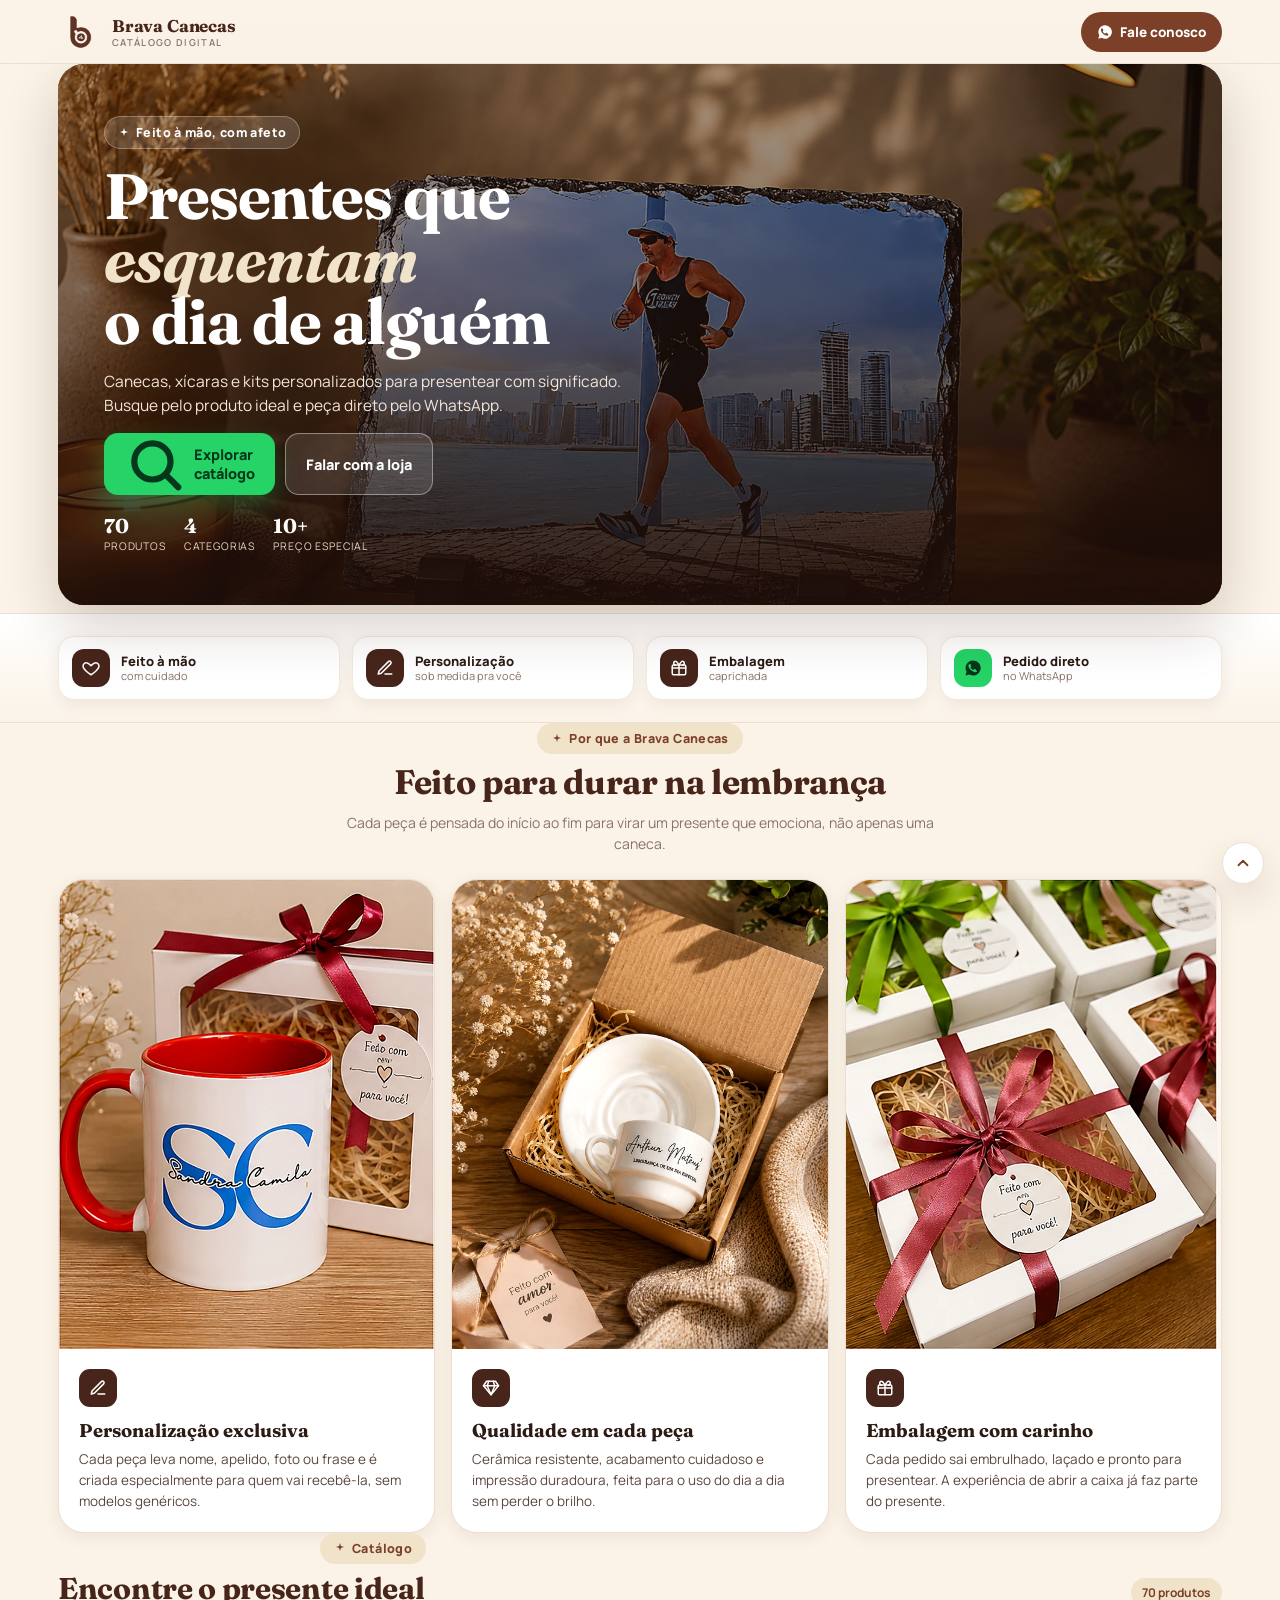
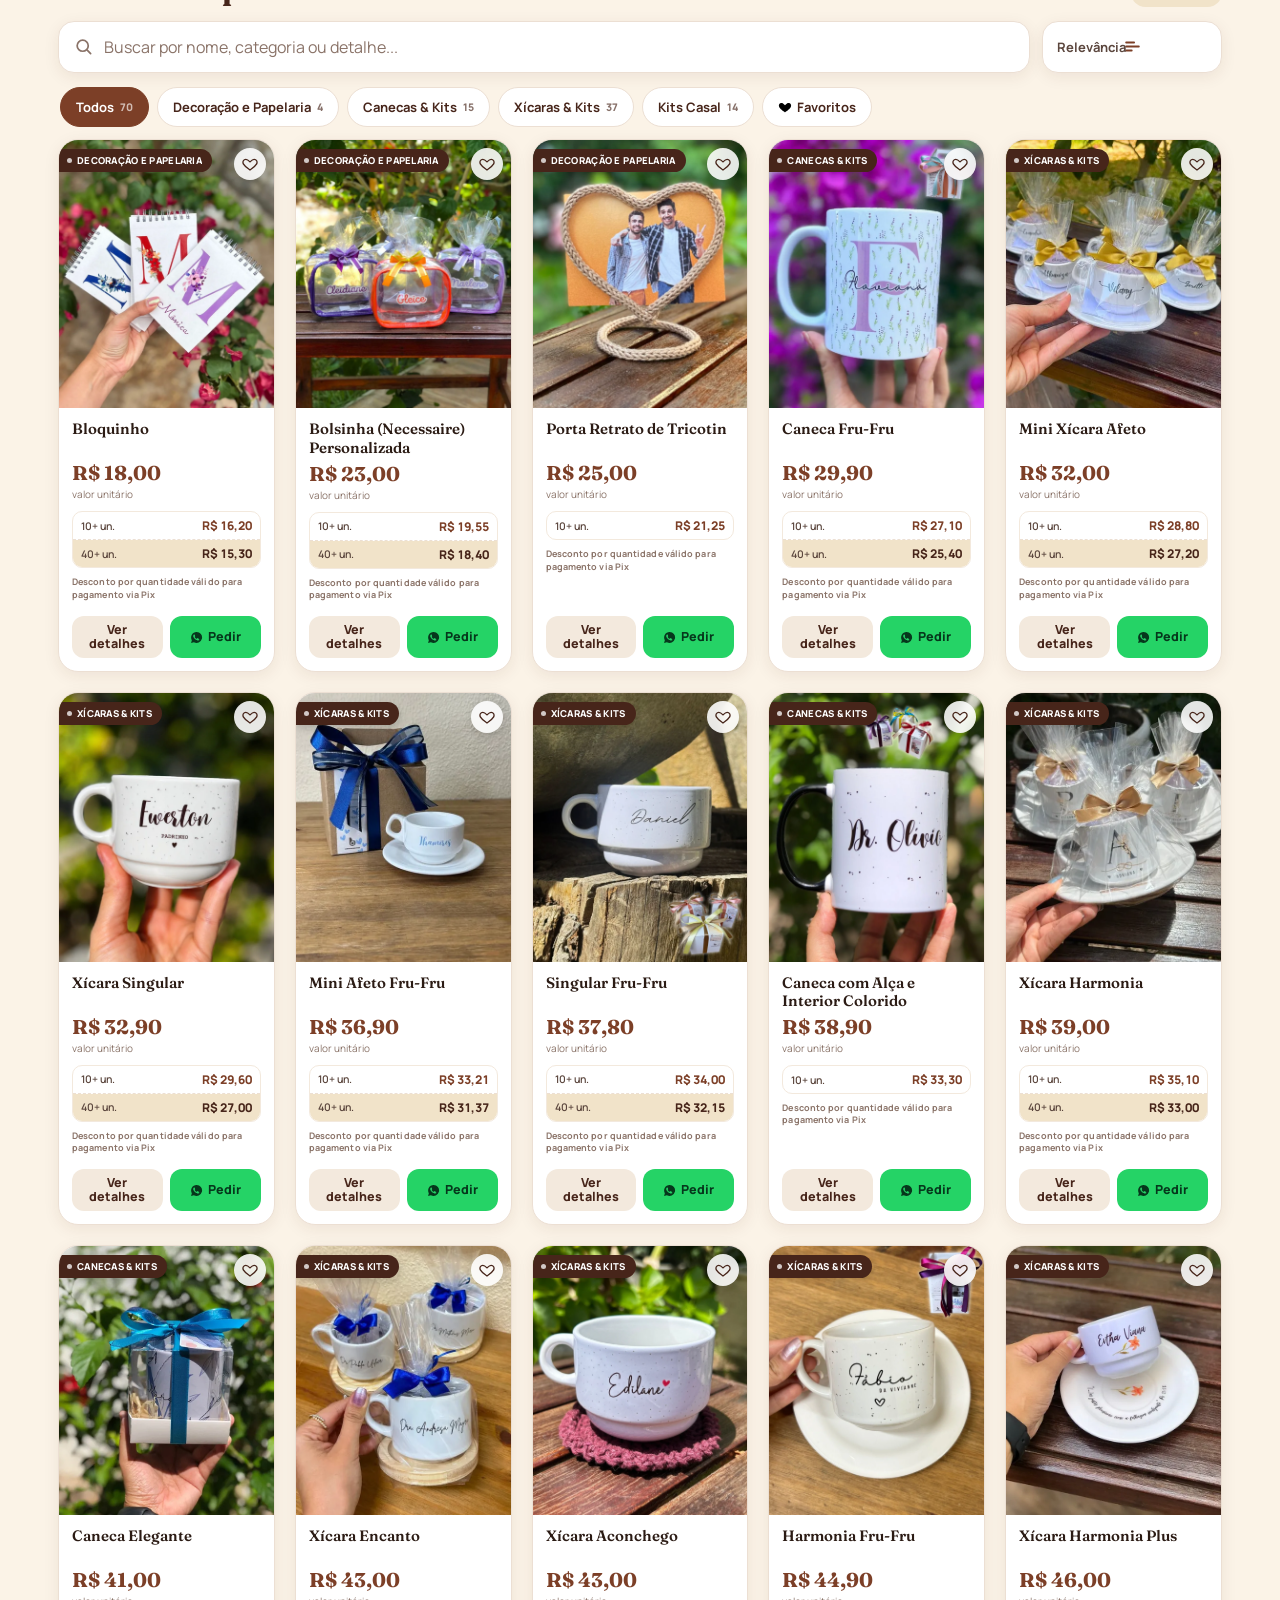
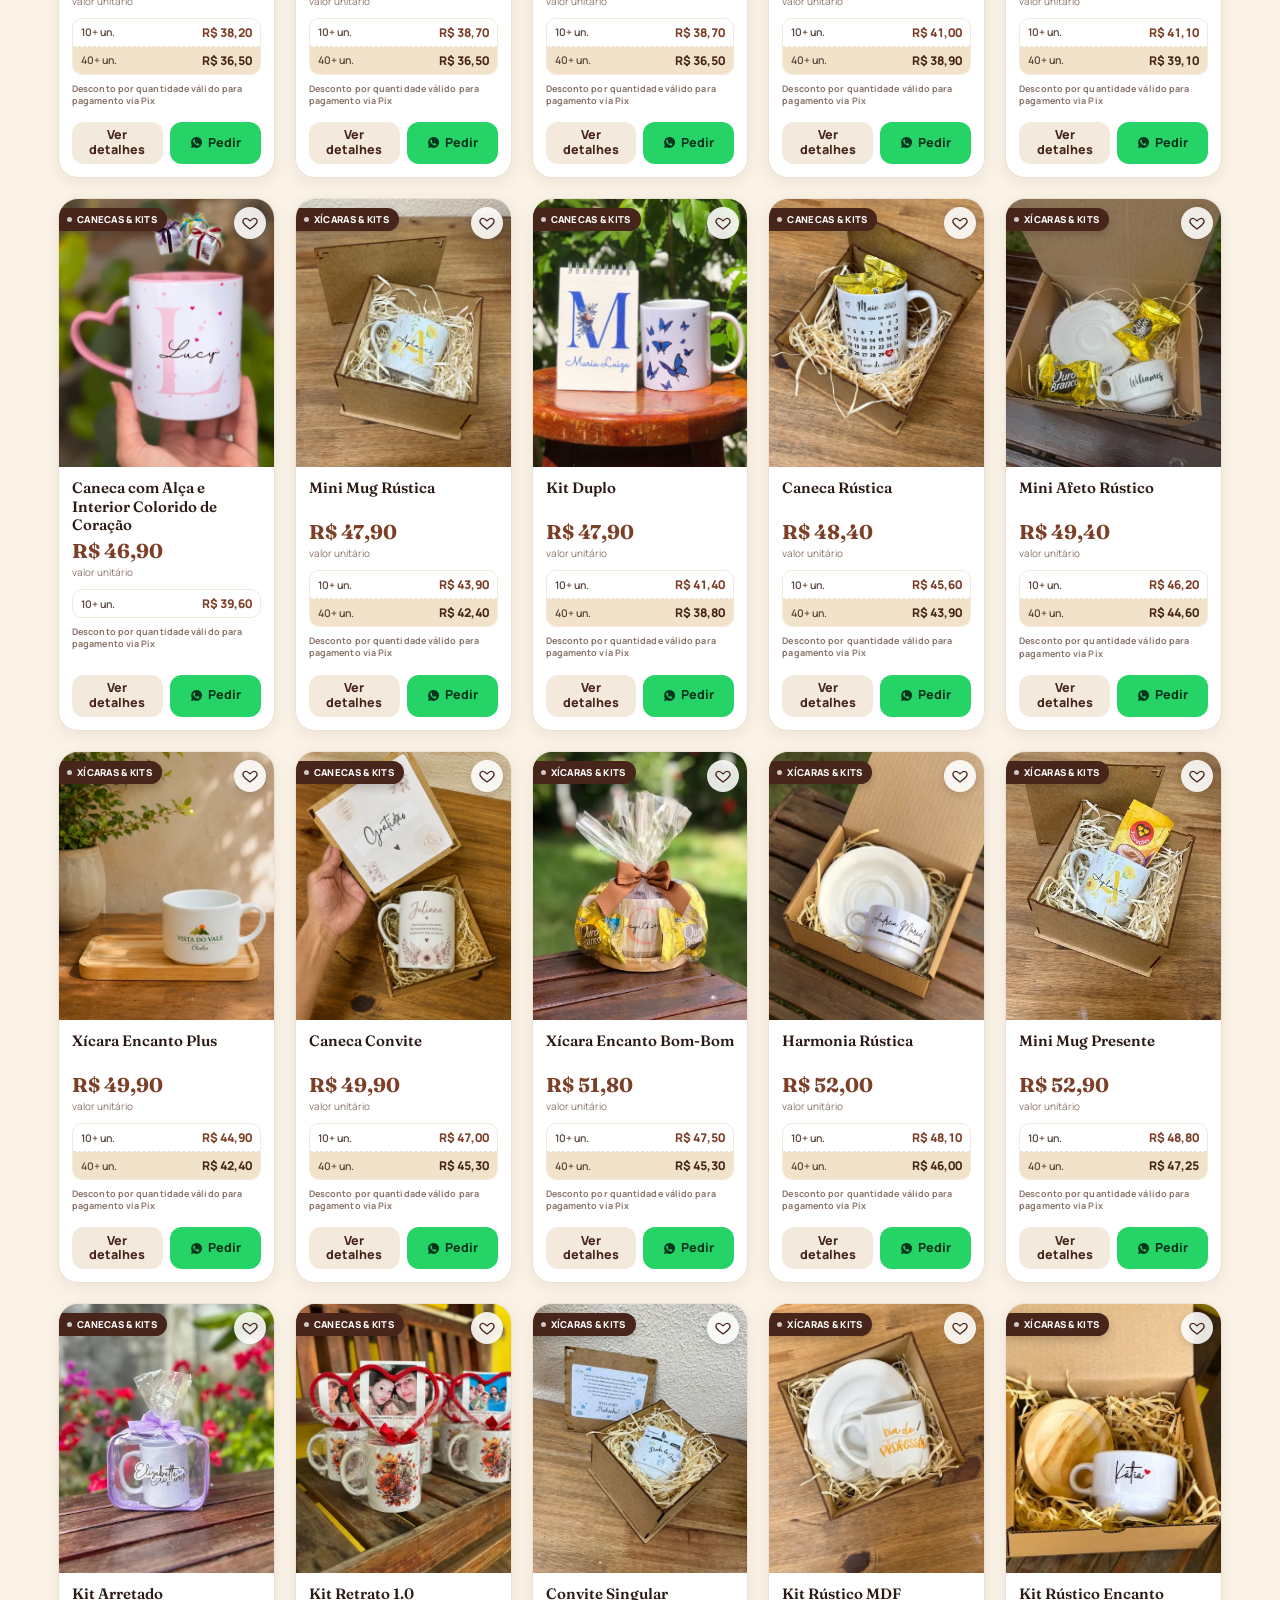
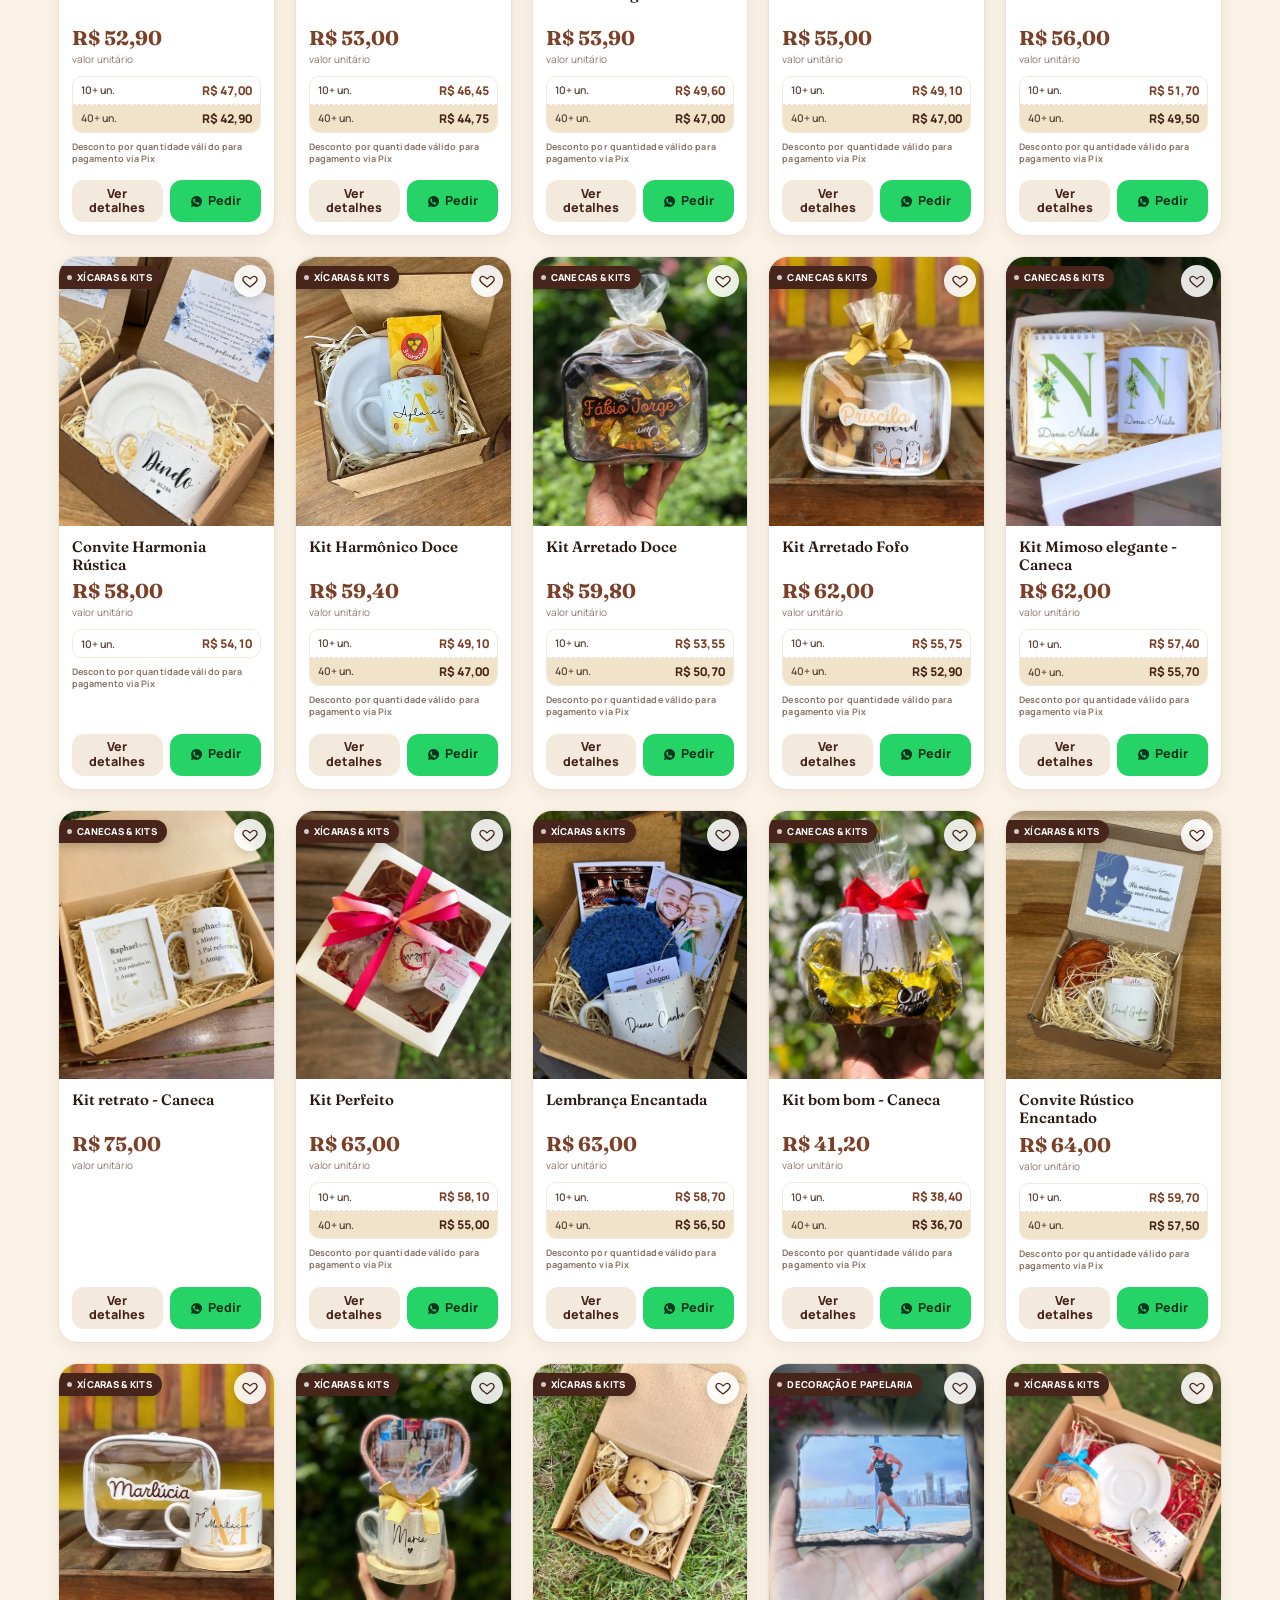
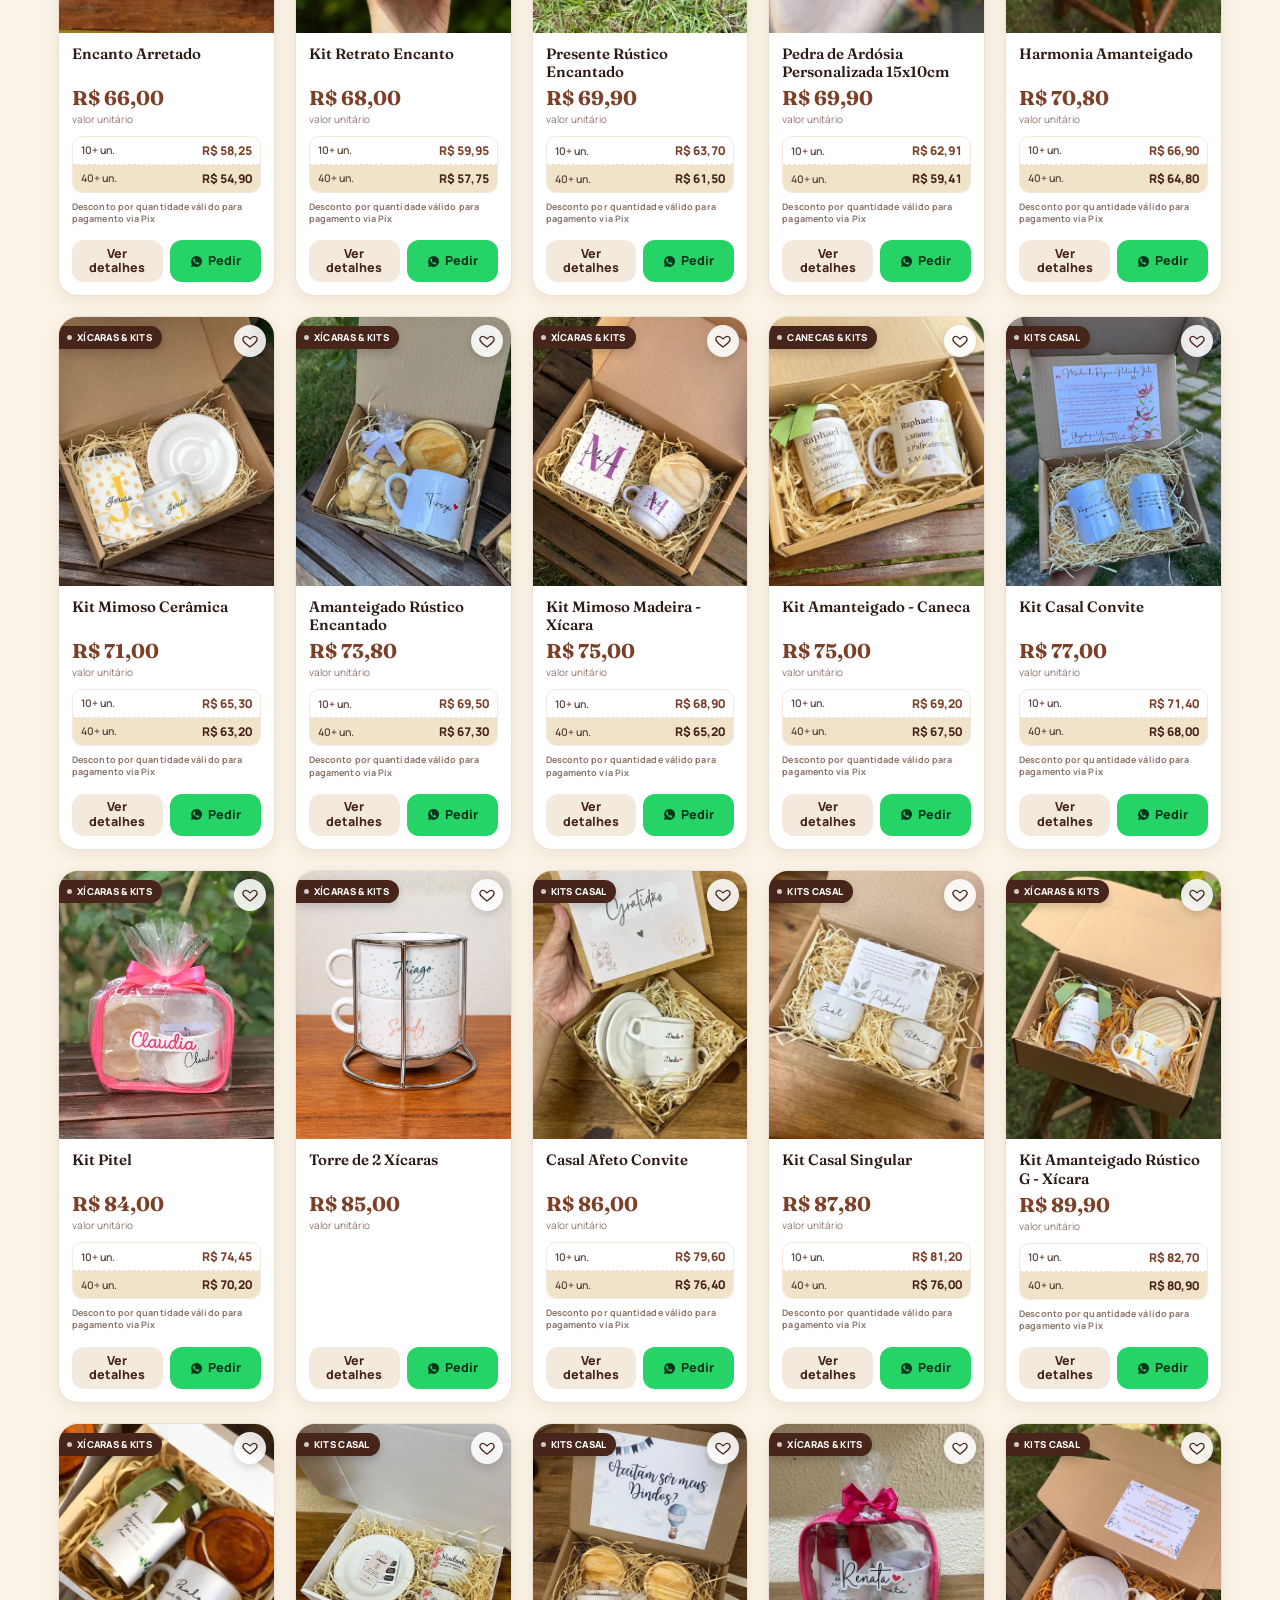
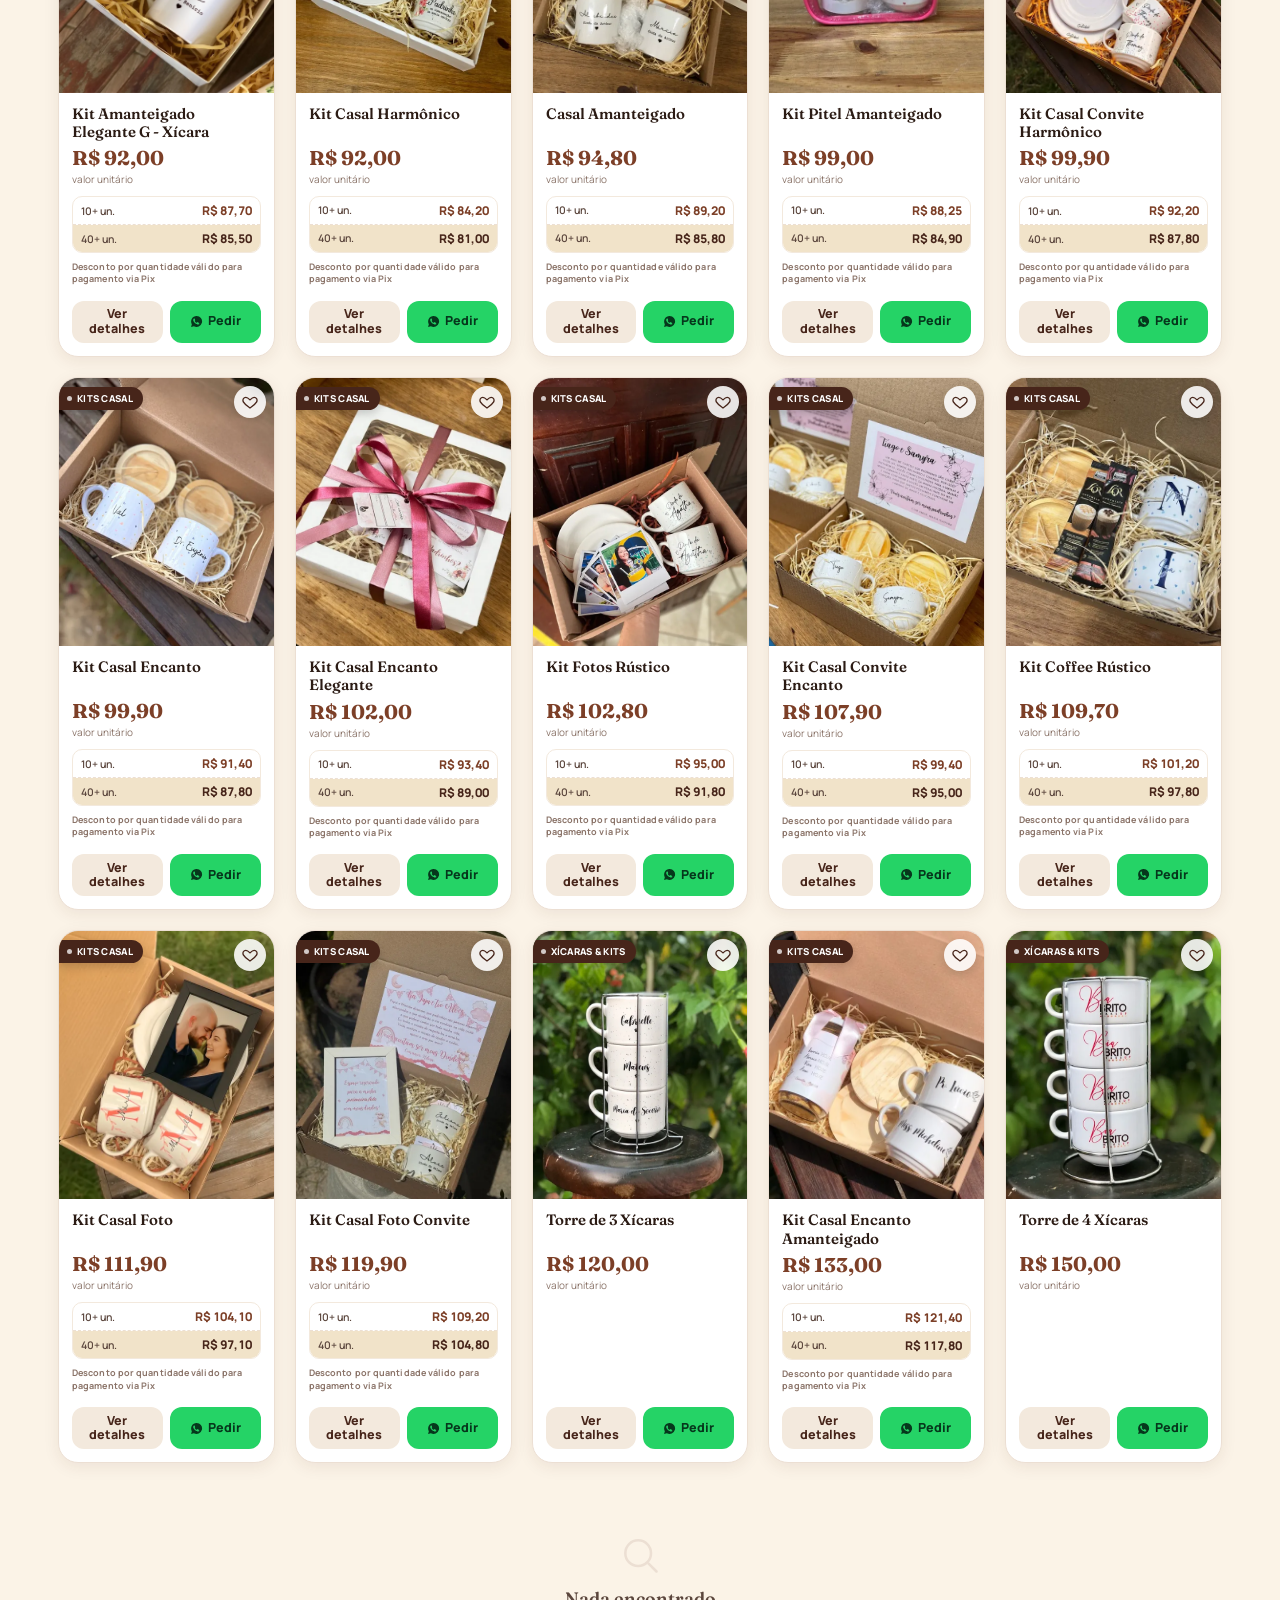
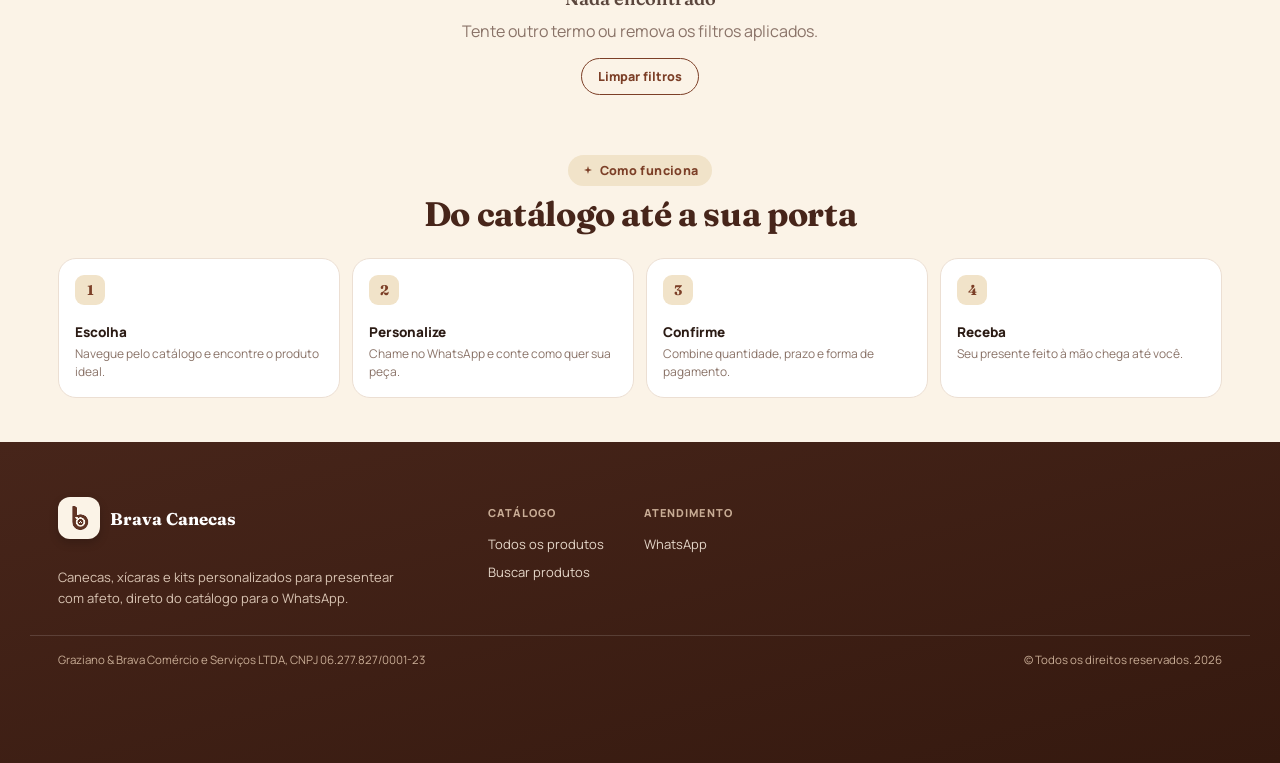
==== commit 5a4b0880: "Atualiza filtros móveis e categorias do catálogo Brava" ====
--- a/index.html
+++ b/index.html
@@ -118,21 +118,23 @@
       <span class="result-count" id="count" aria-live="polite">produtos</span>
     </div>
 
-    <div class="search-row">
-      <div class="search" id="searchBox">
-        <svg viewBox="0 0 24 24" fill="none" stroke="currentColor" stroke-width="2.2" stroke-linecap="round"><circle cx="11" cy="11" r="7"/><path d="m21 21-4.3-4.3"/></svg>
-        <input id="q" type="search" inputmode="search" placeholder="Buscar por nome, categoria ou detalhe..." autocomplete="off">
-        <button class="clear" id="clearSearch" type="button" aria-label="Limpar busca">✕</button>
-      </div>
-      <select class="sort-select" id="sort" aria-label="Ordenar produtos">
-        <option value="relevancia">Relevância</option>
-        <option value="menor">Menor preço</option>
-        <option value="maior">Maior preço</option>
-        <option value="az">Nome A–Z</option>
-      </select>
-    </div>
-
-    <div class="chip-row" id="chips" role="tablist" aria-label="Filtrar por categoria"></div>
+    <div class="toolbar-sticky">
+      <div class="search-row">
+        <div class="search" id="searchBox">
+          <svg viewBox="0 0 24 24" fill="none" stroke="currentColor" stroke-width="2.2" stroke-linecap="round"><circle cx="11" cy="11" r="7"/><path d="m21 21-4.3-4.3"/></svg>
+          <input id="q" type="search" inputmode="search" placeholder="Buscar por nome, categoria ou detalhe..." autocomplete="off">
+          <button class="clear" id="clearSearch" type="button" aria-label="Limpar busca">✕</button>
+        </div>
+        <select class="sort-select" id="sort" aria-label="Ordenar produtos">
+          <option value="relevancia">Relevância</option>
+          <option value="menor">Menor preço</option>
+          <option value="maior">Maior preço</option>
+          <option value="az">Nome A–Z</option>
+        </select>
+      </div>
+
+      <div class="chip-row" id="chips" role="tablist" aria-label="Filtrar por categoria"></div>
+    </div>
 
     <div class="grid" id="grid" aria-live="polite"></div>
 
--- a/styles.css
+++ b/styles.css
@@ -222,6 +222,21 @@
 .toolbar-head .muted{font-size:11.5px}
 .result-count{font-size:12px;font-weight:700;color:var(--brand);background:var(--gold-light);padding:6px 11px;border-radius:999px;white-space:nowrap}
 
+/* barra de busca + filtros fixa no topo ao rolar (celular e tablet):
+   deixa a navegação mais intuitiva em listas longas de produtos */
+@media (max-width:899.98px){
+  .toolbar-sticky{
+    position:sticky;top:var(--header-h);z-index:35;
+    margin:0 -18px;padding:8px 18px 12px;
+    background:rgba(251,243,231,.94);
+    backdrop-filter:blur(12px);-webkit-backdrop-filter:blur(12px);
+    border-bottom:1px solid var(--line-soft);
+  }
+}
+@media (min-width:600px) and (max-width:899.98px){
+  .toolbar-sticky{margin:0 -28px;padding:8px 28px 12px}
+}
+
 .search-row{display:flex;gap:9px;margin-bottom:12px}
 .search{
   flex:1;height:52px;background:var(--paper);border:1.5px solid var(--line);
@@ -249,7 +264,7 @@
 .chip{
   flex:none;display:inline-flex;align-items:center;gap:6px;
   border:1.5px solid var(--line);background:var(--paper);color:var(--brand-dark);
-  padding:9px 15px;border-radius:999px;font-weight:700;font-size:13px;
+  min-height:40px;padding:9px 15px;border-radius:999px;font-weight:700;font-size:13px;
   transition:background .15s,color .15s,border-color .15s,transform .1s;
 }
 .chip:active{transform:scale(.96)}
@@ -261,9 +276,14 @@
 /* ---------- 7. Grade de produtos ---------- */
 .grid{
   display:grid;
-  grid-template-columns:repeat(auto-fill,minmax(154px,1fr));
-  gap:clamp(10px,2.6vw,20px);
+  /* 2 colunas garantidas em qualquer celular (evita 1 coluna larga
+     em telas estreitas, que antes podia acontecer com auto-fill) */
+  grid-template-columns:repeat(2,minmax(0,1fr));
+  gap:clamp(9px,2.6vw,20px);
   padding-bottom:10px;
+}
+@media (min-width:480px){
+  .grid{grid-template-columns:repeat(auto-fill,minmax(170px,1fr))}
 }
 .card{
   position:relative;
